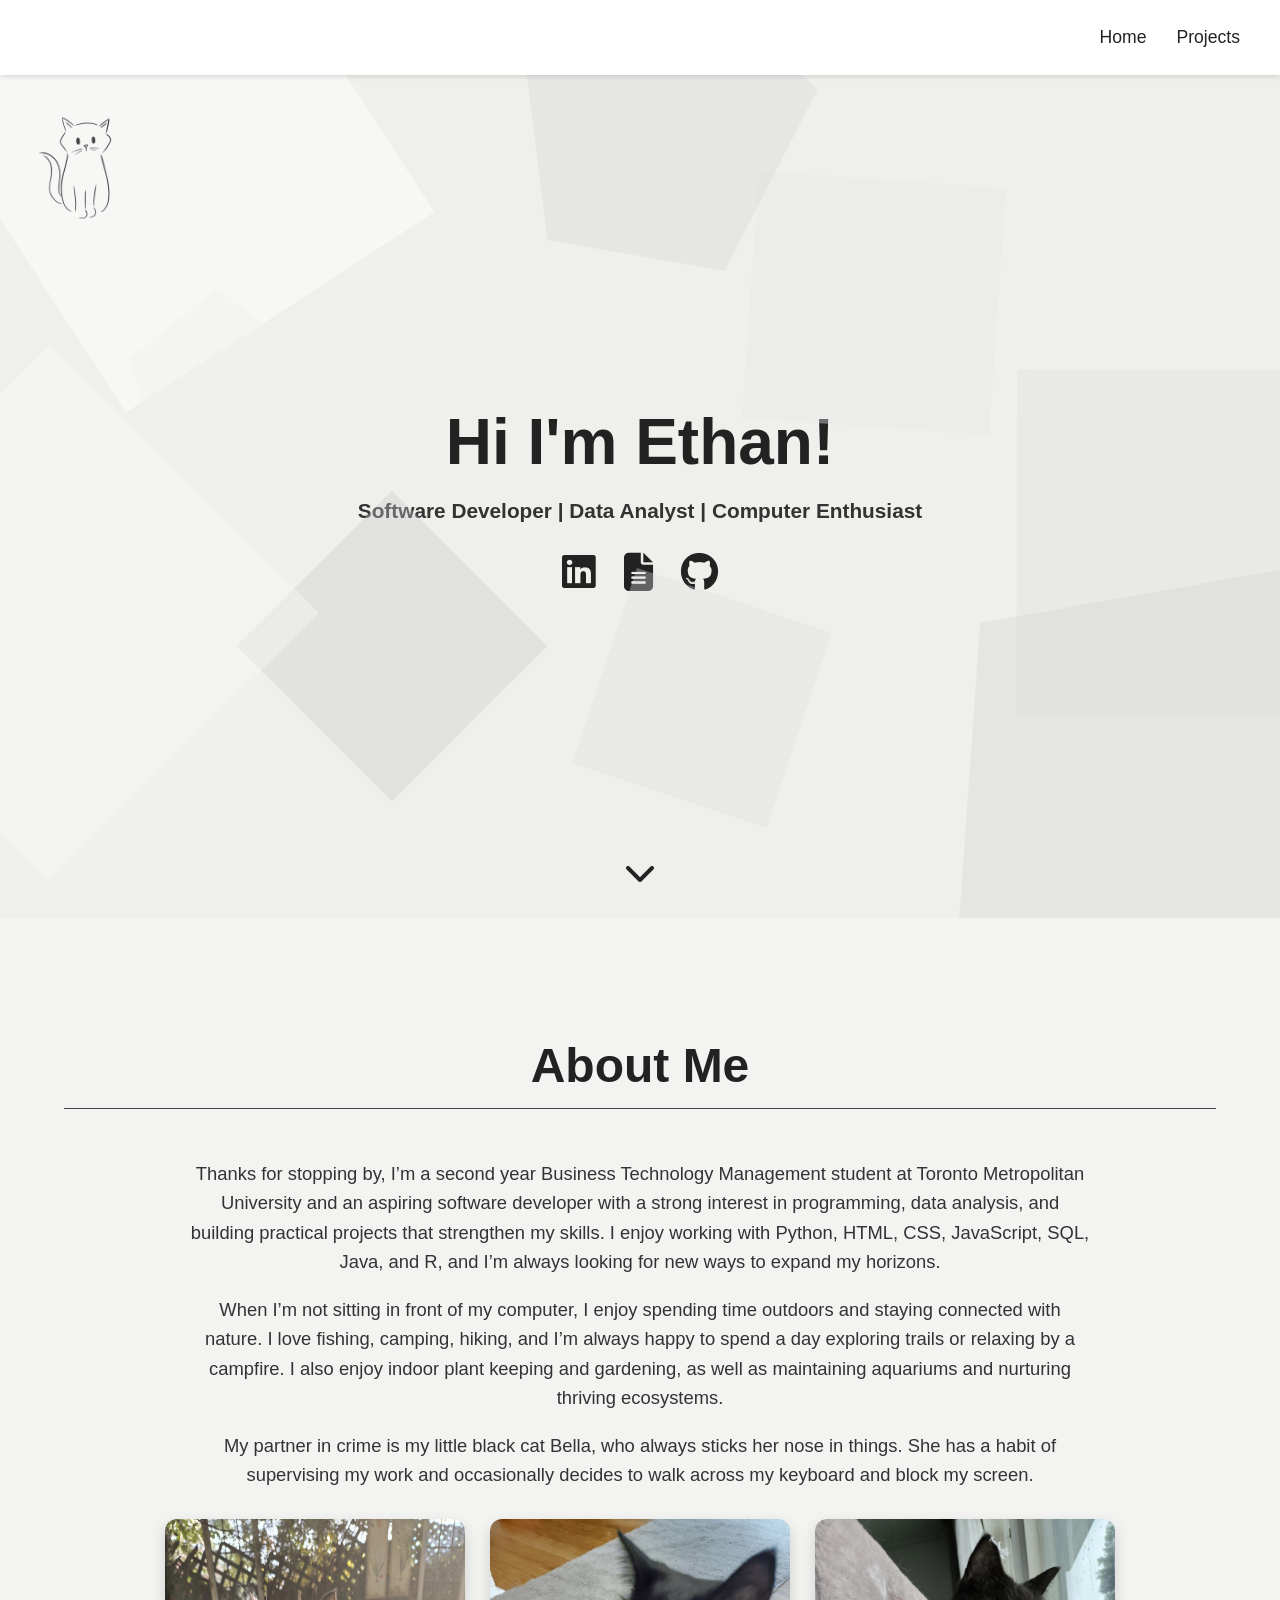
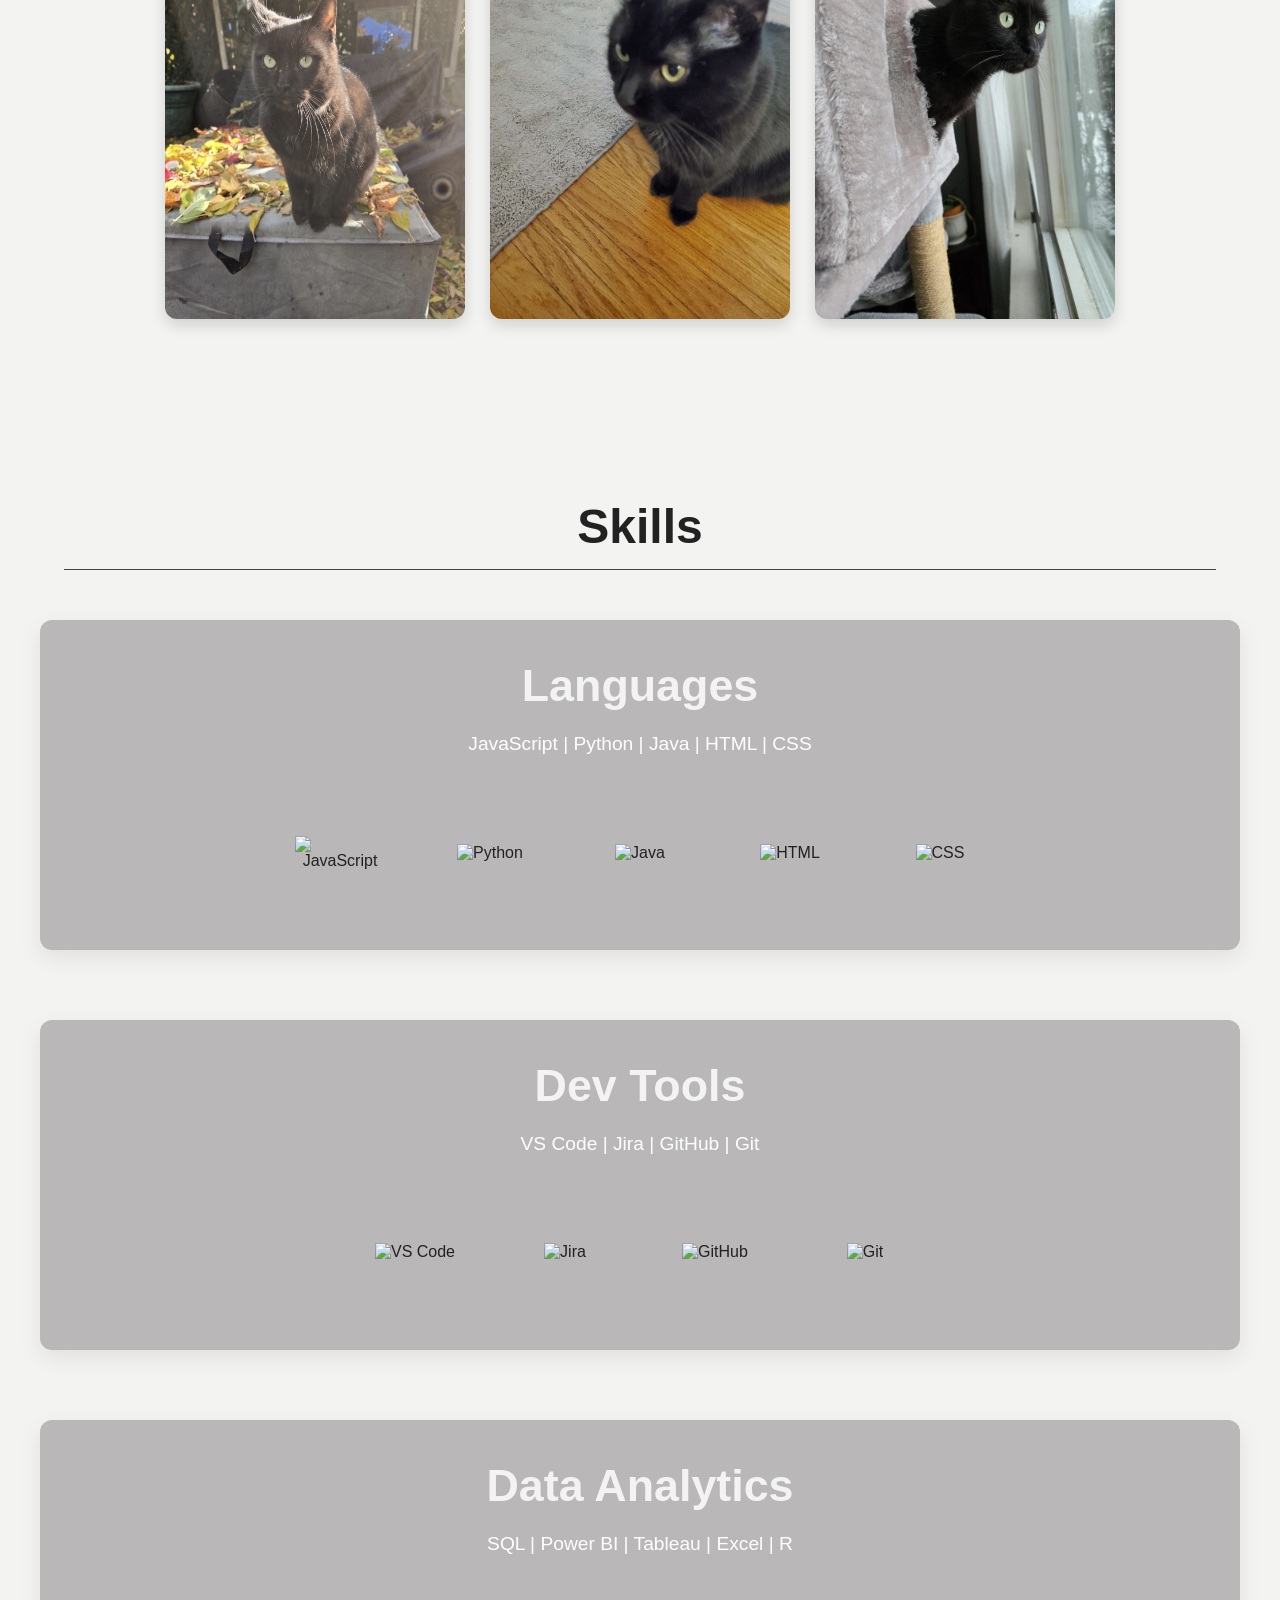
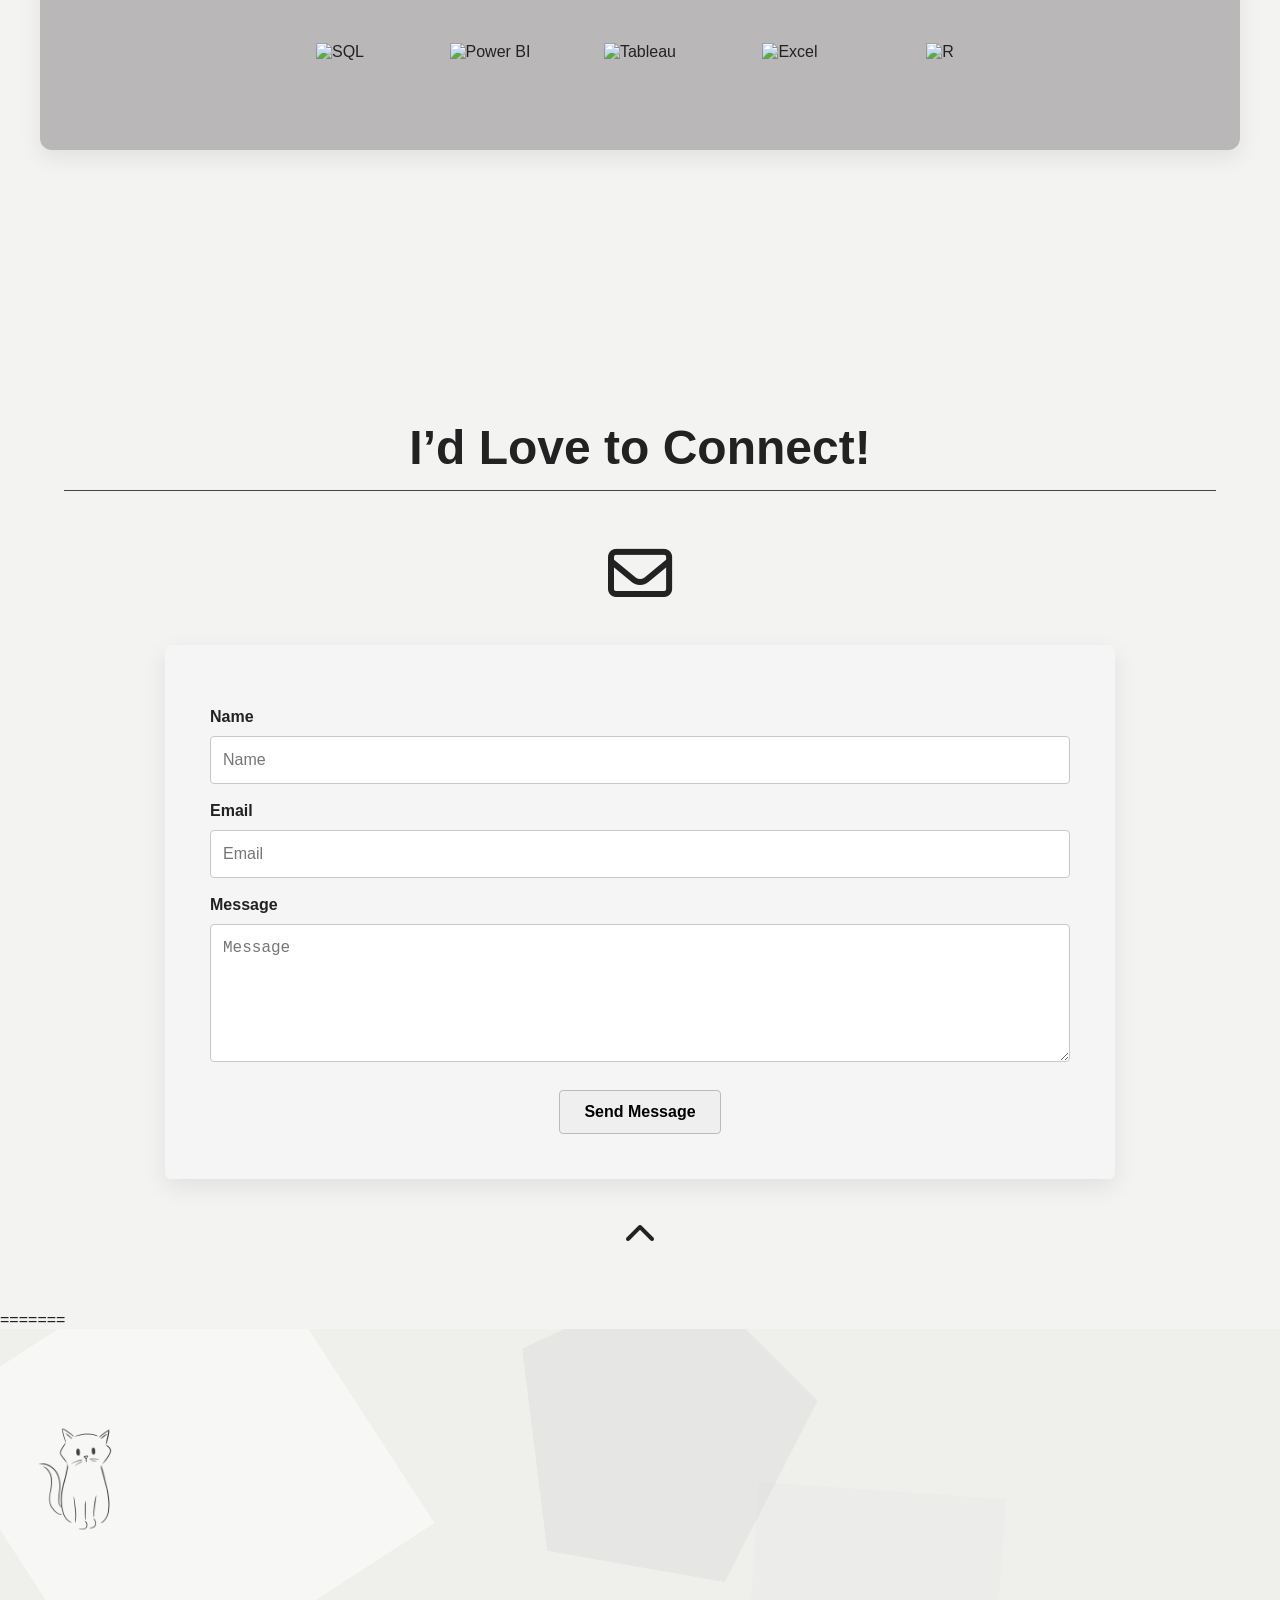
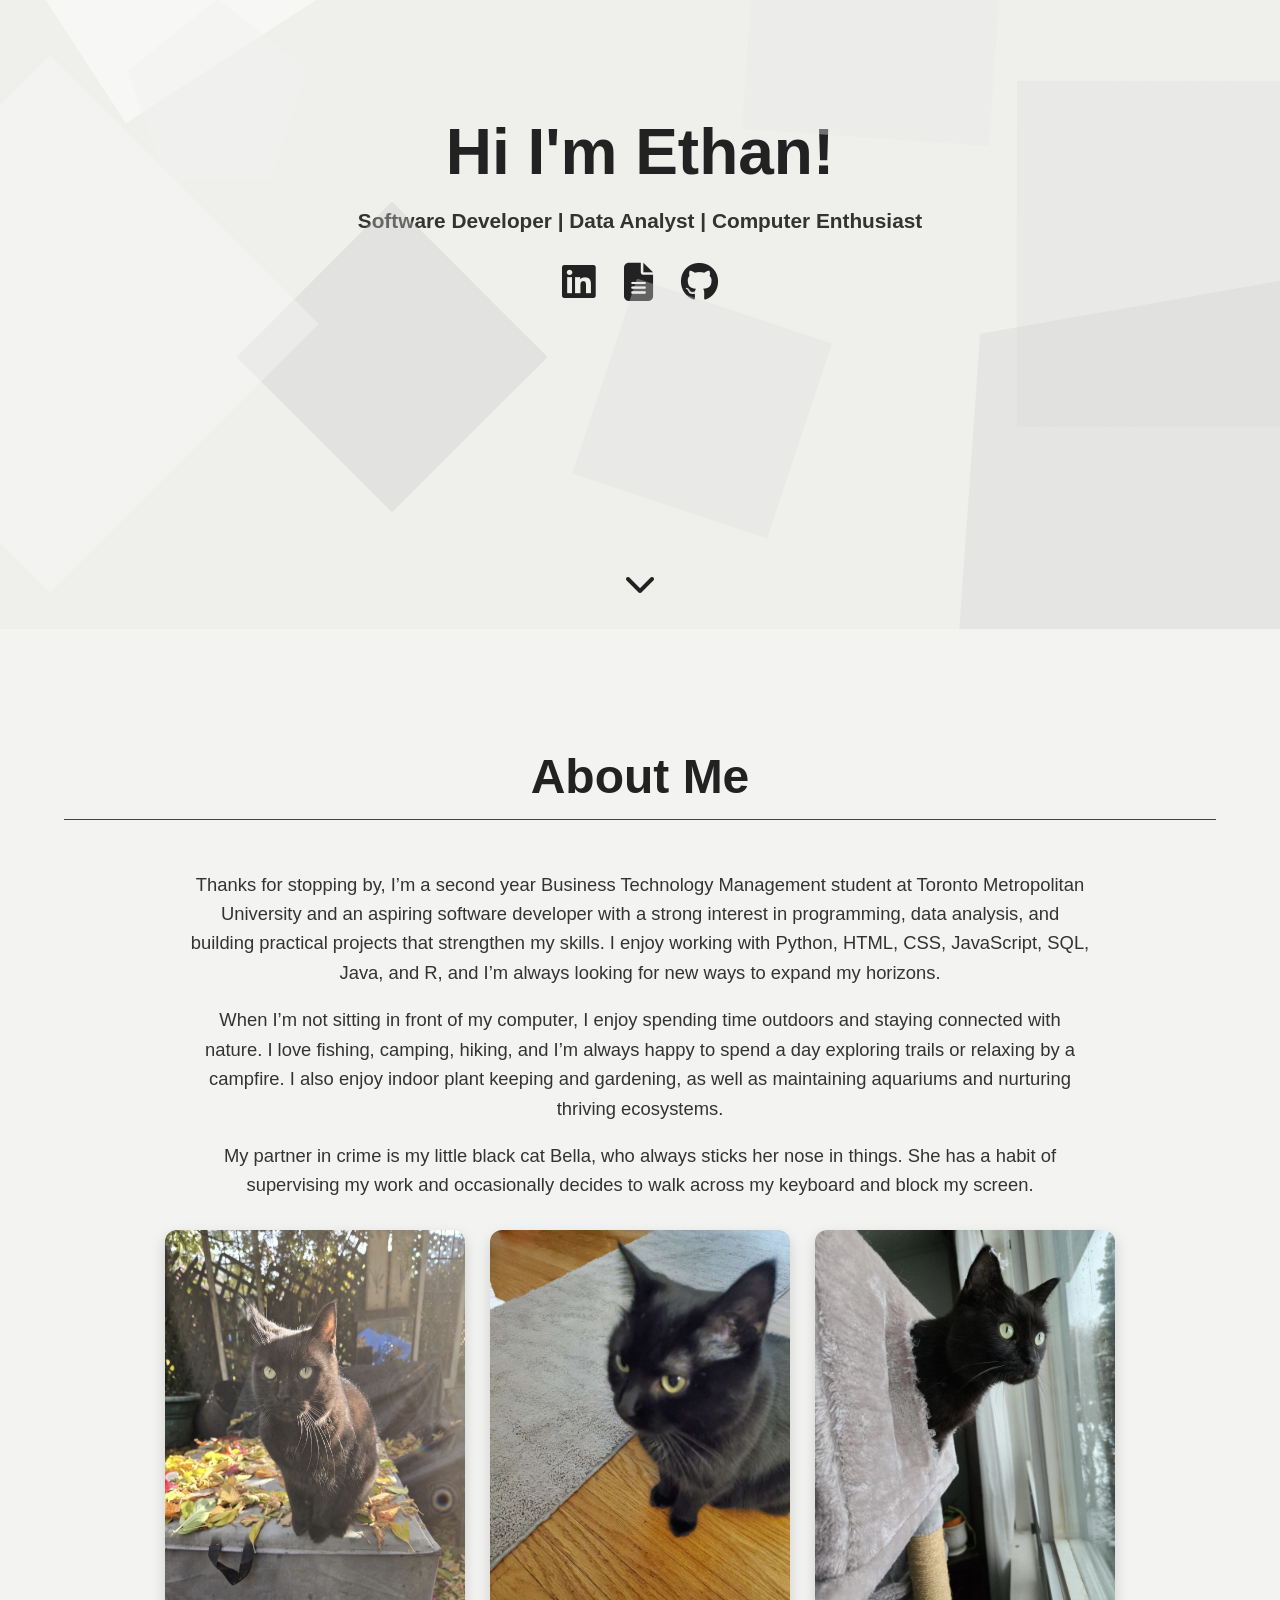
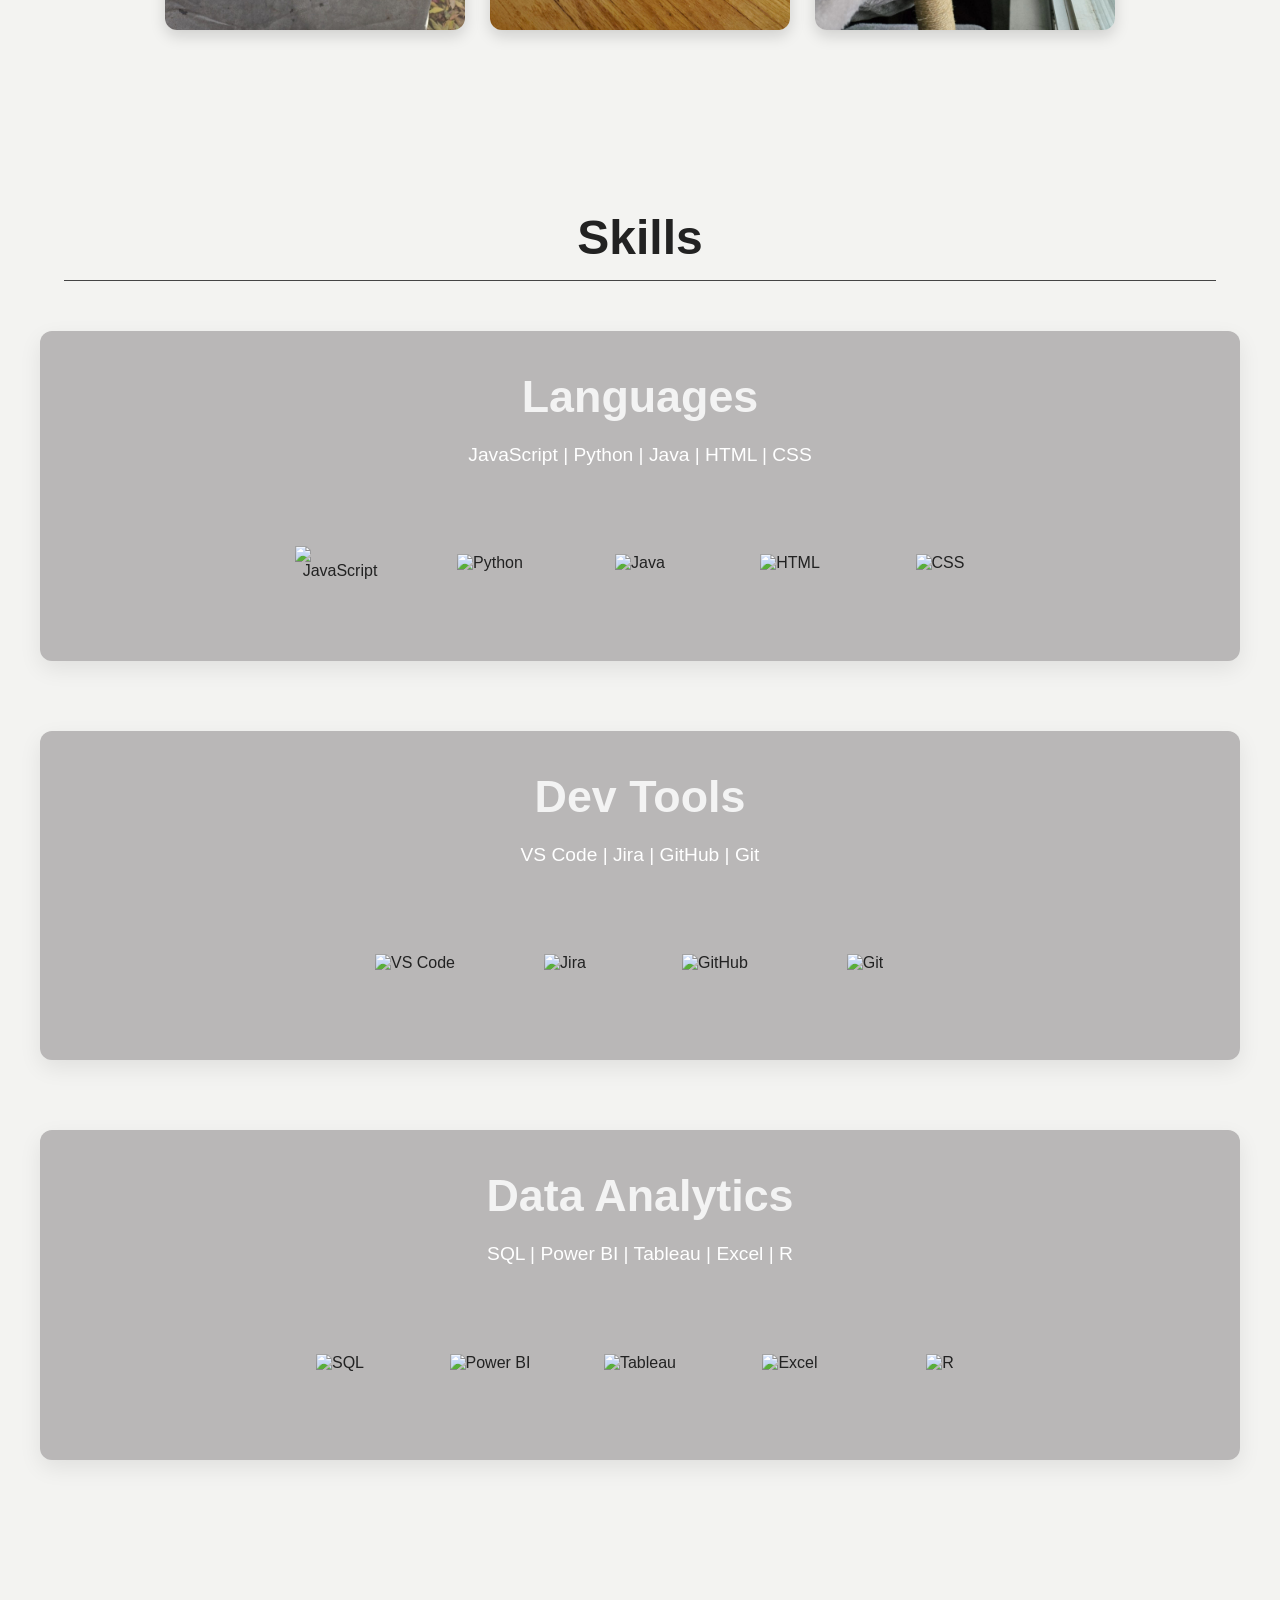
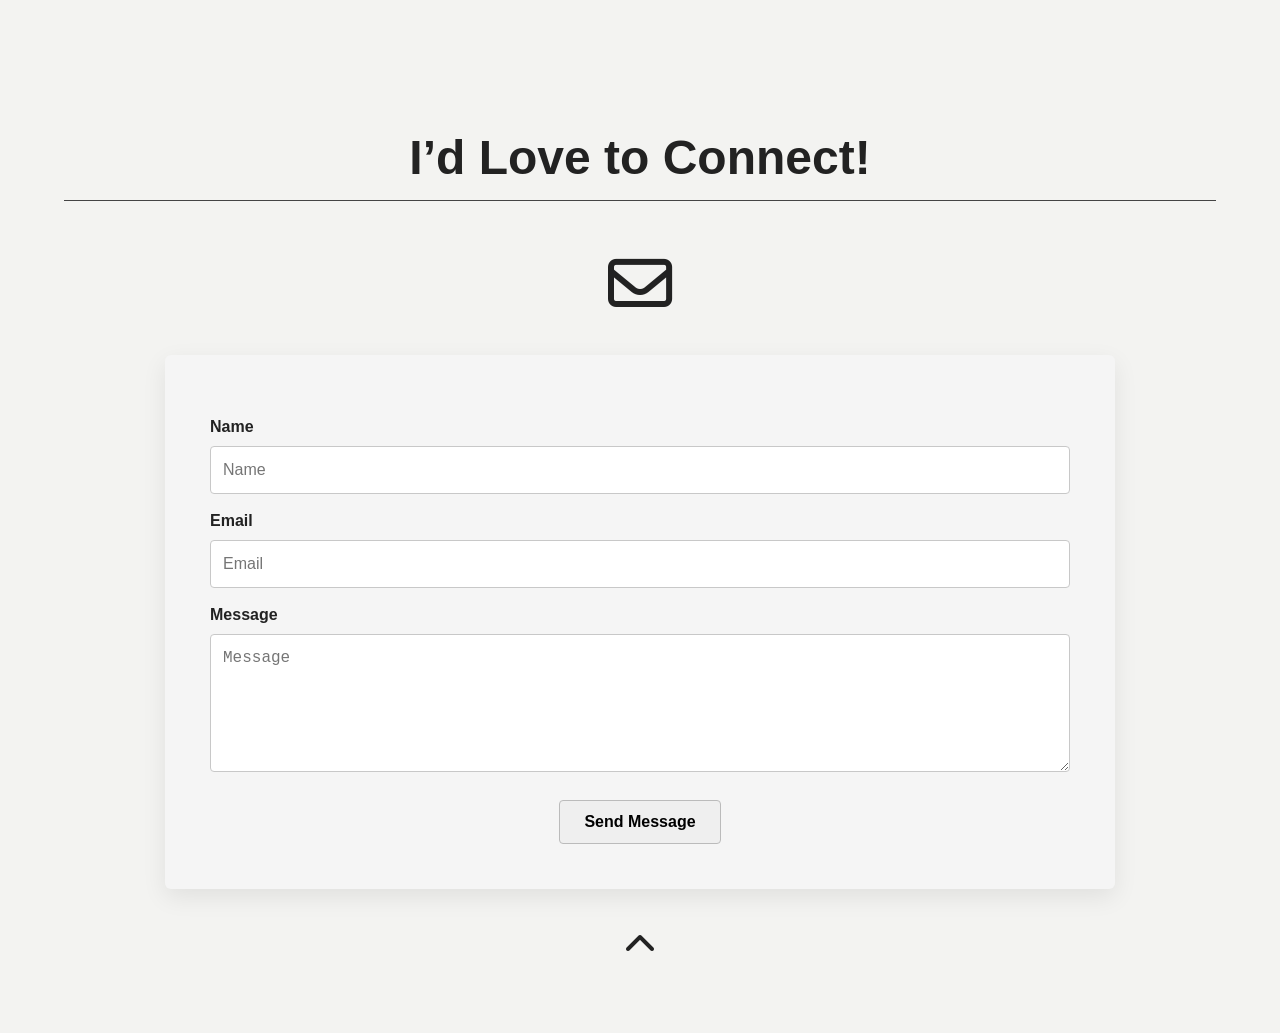
==== index.html @ 9af84855 "Update index.html" ====
<<<<<<< HEAD
<!DOCTYPE html>
<html lang="en">
<head>
  <meta charset="UTF-8" />
  <meta name="viewport" content="width=device-width, initial-scale=1.0" />
  <title>Ethan Reis | Personal Website</title>

  <link rel="stylesheet" href="styles.css" />

  <link
    rel="stylesheet"
    href="https://cdnjs.cloudflare.com/ajax/libs/font-awesome/6.5.2/css/all.min.css"
  />
</head>
<body>
  <nav class="navbar">
    <ul class="nav-links">
      <li><a href="#home">Home</a></li>
      <li><a href="projects.html">Projects</a></li>
    </ul>
  </nav>

  <section id="home" class="hero">
    <div class="shape1"></div>
    <div class="shape2"></div>
    <div class="shape3"></div>
    <div class="shape4"></div>
    <div class="shape5"></div>
    <div class="shape6"></div>
    <div class="shape7"></div>
    <img src="assets/cat.png" alt="Cat logo" class="cat-logo" />

    <div class="hero-content">
      <h1>Hi I'm Ethan!</h1>
      <p>Software Developer | Data Analyst | Computer Enthusiast</p>

      <div class="social-icons">
        <a href="https://www.linkedin.com/in/ethan-reis-b76470368/" target="_blank" aria-label="LinkedIn">
          <i class="fab fa-linkedin"></i>
        </a>

        <a href="assets/resume.pdf" target="_blank" aria-label="Resume">
          <i class="fas fa-file-alt"></i>
        </a>

        <a href="https://github.com/akareese?tab=repositories" target="_blank" aria-label="GitHub">
          <i class="fab fa-github"></i>
        </a>
      </div>
    </div>

    <div class="scroll-down">
      <a href="#about" aria-label="Scroll down">
        <i class="fas fa-chevron-down"></i>
      </a>
    </div>
  </section>

 
<section id="about" class="section about-section">
  <h2>About Me</h2>
  <div class="section-line"></div>

  <p>
    Thanks for stopping by, I’m a second year Business Technology Management student at Toronto Metropolitan University and an aspiring software developer with a strong interest in programming, data analysis, and building practical projects that strengthen my skills. 
    I enjoy working with Python, HTML, CSS, JavaScript, SQL, Java, and R, and I’m always looking for new ways to expand my horizons.
  </p>

  <p>
    When I’m not sitting in front of my computer, I enjoy spending time outdoors and staying connected with nature. I love fishing, camping, hiking, 
    and I’m always happy to spend a day exploring trails or relaxing by a campfire. I also enjoy indoor plant keeping and gardening, as well as maintaining aquariums and nurturing thriving ecosystems.
  </p>

  <p>
    My partner in crime is my little black cat Bella, who always sticks her nose in things. 
    She has a habit of supervising my work and occasionally decides to walk across my keyboard and block my screen. 
  </p>

  <div class="about-images">
    <img src="assets/bella1.png" alt="Bella the cat sitting outside">
    <img src="assets/bella2.jpg" alt="Bella relaxing outside">
    <img src="assets/bella3.jpg" alt="Bella">
  </div>

  </section>

  <section id="skills" class="section skills-section">
    <h2>Skills</h2>
    <div class="section-line"></div>

    <div class="skills-group">
      <h3>Languages</h3>
      <p class="skills-text">JavaScript | Python | Java | HTML | CSS</p>
      <div class="logo-row">
        <div class="logo-card floating">
          <img src="https://cdn.jsdelivr.net/gh/devicons/devicon/icons/javascript/javascript-original.svg" alt="JavaScript">
        </div>
        <div class="logo-card floating delay-1">
          <img src="https://cdn.jsdelivr.net/gh/devicons/devicon/icons/python/python-original.svg" alt="Python">
        </div>
        <div class="logo-card floating delay-2">
          <img src="https://cdn.jsdelivr.net/gh/devicons/devicon/icons/java/java-original.svg" alt="Java">
        </div>
        <div class="logo-card floating delay-3">
          <img src="https://cdn.jsdelivr.net/gh/devicons/devicon/icons/html5/html5-original.svg" alt="HTML">
        </div>
        <div class="logo-card floating delay-4">
          <img src="https://cdn.jsdelivr.net/gh/devicons/devicon/icons/css3/css3-original.svg" alt="CSS">
        </div>
      </div>
    </div>

    <div class="skills-group">
      <h3>Dev Tools</h3>
      <p class="skills-text">VS Code | Jira | GitHub | Git</p>
      <div class="logo-row">
        <div class="logo-card floating">
          <img src="https://cdn.jsdelivr.net/gh/devicons/devicon/icons/vscode/vscode-original.svg" alt="VS Code">
        </div>
        <div class="logo-card floating delay-1">
          <img src="https://cdn.jsdelivr.net/gh/devicons/devicon/icons/jira/jira-original.svg" alt="Jira">
        </div>
        <div class="logo-card floating delay-2">
          <img src="https://cdn.jsdelivr.net/gh/devicons/devicon/icons/github/github-original.svg" alt="GitHub">
        </div>
        <div class="logo-card floating delay-3">
          <img src="https://cdn.jsdelivr.net/gh/devicons/devicon/icons/git/git-original.svg" alt="Git">
        </div>
      </div>
    </div>

    <div class="skills-group">
      <h3>Data Analytics</h3>
      <p class="skills-text">SQL | Power BI | Tableau | Excel | R</p>

      <div class="logo-row">
        <div class="logo-card floating">
          <img src="https://cdn.jsdelivr.net/gh/devicons/devicon/icons/mysql/mysql-original.svg" alt="SQL">
        </div>

        <div class="logo-card floating delay-1">
          <img src="https://www.svgrepo.com/show/306593/powerbi.svg" alt="Power BI">
        </div>

        <div class="logo-card floating delay-2">
          <img src="https://cdn.worldvectorlogo.com/logos/tableau-software.svg" alt="Tableau">
        </div>

        <div class="logo-card floating delay-3">
          <img src="https://cdn-icons-png.flaticon.com/512/732/732220.png" alt="Excel">
        </div>

        <div class="logo-card floating delay-4">
          <img src="https://cdn.jsdelivr.net/gh/devicons/devicon/icons/r/r-original.svg" alt="R">
        </div>
      </div>
    </div>
  </section>

  <section id="contact" class="section contact-section">
    <h2>I’d Love to Connect!</h2>
    <div class="section-line"></div>

    <div class="contact-icon">
      <i class="far fa-envelope"></i>
    </div>

    <div class="contact-card">
      <form id="contact-form">
        <label for="name">Name</label>
        <input type="text" id="name" name="name" placeholder="Name" required />

        <label for="email">Email</label>
        <input type="email" id="email" name="email" placeholder="Email" required />

        <label for="message">Message</label>
        <textarea id="message" name="message" rows="6" placeholder="Message" required></textarea>

        <button type="submit">Send Message</button>
      </form>
    </div>

    <div class="scroll-up">
      <a href="#home" aria-label="Back to top">
        <i class="fas fa-chevron-up"></i>
      </a>
    </div>
  </section>

  <script src="https://cdn.jsdelivr.net/npm/@emailjs/browser@4/dist/email.min.js"></script>
  <script src="main.js"></script>
</body>

</html>

=======
<!DOCTYPE html>
<html lang="en">
<head>
  <meta charset="UTF-8" />
  <meta name="viewport" content="width=device-width, initial-scale=1.0" />
  <title>Ethan Reis | Personal Website</title>

  <link rel="stylesheet" href="styles.css" />

  <link
    rel="stylesheet"
    href="https://cdnjs.cloudflare.com/ajax/libs/font-awesome/6.5.2/css/all.min.css"
  />
</head>
<body>
  <nav class="navbar">
    <ul class="nav-links">
      <li><a href="#home">Home</a></li>
      <li><a href="projects.html">Projects</a></li>
    </ul>
  </nav>

  <section id="home" class="hero">
    <div class="shape1"></div>
    <div class="shape2"></div>
    <div class="shape3"></div>
    <div class="shape4"></div>
    <div class="shape5"></div>
    <div class="shape6"></div>
    <div class="shape7"></div>
    <img src="assets/cat.png" alt="Cat logo" class="cat-logo" />

    <div class="hero-content">
      <h1>Hi I'm Ethan!</h1>
      <p>Software Developer | Data Analyst | Computer Enthusiast</p>

      <div class="social-icons">
        <a href="https://www.linkedin.com/in/ethan-reis-b76470368/" target="_blank" aria-label="LinkedIn">
          <i class="fab fa-linkedin"></i>
        </a>

        <a href="assets/resume.pdf" target="_blank" aria-label="Resume">
          <i class="fas fa-file-alt"></i>
        </a>

        <a href="https://github.com/akareese?tab=repositories" target="_blank" aria-label="GitHub">
          <i class="fab fa-github"></i>
        </a>
      </div>
    </div>

    <div class="scroll-down">
      <a href="#about" aria-label="Scroll down">
        <i class="fas fa-chevron-down"></i>
      </a>
    </div>
  </section>

 
<section id="about" class="section about-section">
  <h2>About Me</h2>
  <div class="section-line"></div>

  <p>
    Thanks for stopping by, I’m a second year Business Technology Management student at Toronto Metropolitan University and an aspiring software developer with a strong interest in programming, data analysis, and building practical projects that strengthen my skills. 
    I enjoy working with Python, HTML, CSS, JavaScript, SQL, Java, and R, and I’m always looking for new ways to expand my horizons.
  </p>

  <p>
    When I’m not sitting in front of my computer, I enjoy spending time outdoors and staying connected with nature. I love fishing, camping, hiking, 
    and I’m always happy to spend a day exploring trails or relaxing by a campfire. I also enjoy indoor plant keeping and gardening, as well as maintaining aquariums and nurturing thriving ecosystems.
  </p>

  <p>
    My partner in crime is my little black cat Bella, who always sticks her nose in things. 
    She has a habit of supervising my work and occasionally decides to walk across my keyboard and block my screen. 
  </p>

  <div class="about-images">
    <img src="assets/bella1.png" alt="Bella the cat sitting outside">
    <img src="assets/bella2.jpg" alt="Bella relaxing outside">
    <img src="assets/bella3.jpg" alt="Bella">
  </div>

  </section>

  <section id="skills" class="section skills-section">
    <h2>Skills</h2>
    <div class="section-line"></div>

    <div class="skills-group">
      <h3>Languages</h3>
      <p class="skills-text">JavaScript | Python | Java | HTML | CSS</p>
      <div class="logo-row">
        <div class="logo-card floating">
          <img src="https://cdn.jsdelivr.net/gh/devicons/devicon/icons/javascript/javascript-original.svg" alt="JavaScript">
        </div>
        <div class="logo-card floating delay-1">
          <img src="https://cdn.jsdelivr.net/gh/devicons/devicon/icons/python/python-original.svg" alt="Python">
        </div>
        <div class="logo-card floating delay-2">
          <img src="https://cdn.jsdelivr.net/gh/devicons/devicon/icons/java/java-original.svg" alt="Java">
        </div>
        <div class="logo-card floating delay-3">
          <img src="https://cdn.jsdelivr.net/gh/devicons/devicon/icons/html5/html5-original.svg" alt="HTML">
        </div>
        <div class="logo-card floating delay-4">
          <img src="https://cdn.jsdelivr.net/gh/devicons/devicon/icons/css3/css3-original.svg" alt="CSS">
        </div>
      </div>
    </div>

    <div class="skills-group">
      <h3>Dev Tools</h3>
      <p class="skills-text">VS Code | Jira | GitHub | Git</p>
      <div class="logo-row">
        <div class="logo-card floating">
          <img src="https://cdn.jsdelivr.net/gh/devicons/devicon/icons/vscode/vscode-original.svg" alt="VS Code">
        </div>
        <div class="logo-card floating delay-1">
          <img src="https://cdn.jsdelivr.net/gh/devicons/devicon/icons/jira/jira-original.svg" alt="Jira">
        </div>
        <div class="logo-card floating delay-2">
          <img src="https://cdn.jsdelivr.net/gh/devicons/devicon/icons/github/github-original.svg" alt="GitHub">
        </div>
        <div class="logo-card floating delay-3">
          <img src="https://cdn.jsdelivr.net/gh/devicons/devicon/icons/git/git-original.svg" alt="Git">
        </div>
      </div>
    </div>

    <div class="skills-group">
      <h3>Data Analytics</h3>
      <p class="skills-text">SQL | Power BI | Tableau | Excel | R</p>

      <div class="logo-row">
        <div class="logo-card floating">
          <img src="https://cdn.jsdelivr.net/gh/devicons/devicon/icons/mysql/mysql-original.svg" alt="SQL">
        </div>

        <div class="logo-card floating delay-1">
          <img src="https://www.svgrepo.com/show/306593/powerbi.svg" alt="Power BI">
        </div>

        <div class="logo-card floating delay-2">
          <img src="https://cdn.worldvectorlogo.com/logos/tableau-software.svg" alt="Tableau">
        </div>

        <div class="logo-card floating delay-3">
          <img src="https://cdn-icons-png.flaticon.com/512/732/732220.png" alt="Excel">
        </div>

        <div class="logo-card floating delay-4">
          <img src="https://cdn.jsdelivr.net/gh/devicons/devicon/icons/r/r-original.svg" alt="R">
        </div>
      </div>
    </div>
  </section>

  <section id="contact" class="section contact-section">
    <h2>I’d Love to Connect!</h2>
    <div class="section-line"></div>

    <div class="contact-icon">
      <i class="far fa-envelope"></i>
    </div>

    <div class="contact-card">
      <form id="contact-form">
        <label for="name">Name</label>
        <input type="text" id="name" name="name" placeholder="Name" required />

        <label for="email">Email</label>
        <input type="email" id="email" name="email" placeholder="Email" required />

        <label for="message">Message</label>
        <textarea id="message" name="message" rows="6" placeholder="Message" required></textarea>

        <button type="submit">Send Message</button>
      </form>
    </div>

    <div class="scroll-up">
      <a href="#home" aria-label="Back to top">
        <i class="fas fa-chevron-up"></i>
      </a>
    </div>
  </section>

  <script src="https://cdn.jsdelivr.net/npm/@emailjs/browser@4/dist/email.min.js"></script>
  <script src="main.js"></script>
</body>

</html>
---- styles.css ----
* {
  margin: 0;
  padding: 0;
  box-sizing: border-box;
}

html {
  scroll-behavior: smooth;
}

body {
  font-family: Arial, sans-serif;
  color: #222;
  background-color: #f3f3f1;
}


.navbar {
  position: fixed;
  top: 0;
  width: 100%;
  height: 75px;
  background-color: #ffffff;
  display: flex;
  justify-content: flex-end;
  align-items: center;
  padding: 0 40px;
  z-index: 1000;
  box-shadow: 0 1px 6px rgba(0, 0, 0, 0.08);
}

.nav-links {
  list-style: none;
  display: flex;
  gap: 30px;
}

.nav-links a {
  text-decoration: none;
  color: #222;
  font-size: 1.1rem;
  font-weight: 500;
  transition: 0.25s ease;
}

.nav-links a:hover {
  color: #555;
}


.hero {
  min-height: 100vh;
  display: flex;
  justify-content: center;
  align-items: center;
  text-align: center;
  padding: 100px 20px 40px;
  position: relative;
  overflow: hidden;
  background: #efefec;
}


.hero::before {
  content: "";
  position: absolute;
  width: 520px;
  height: 520px;
  top: -120px;
  left: -80px;
  background: rgba(255,255,255,0.55);
  clip-path: polygon(50% 0%, 100% 50%, 50% 100%, 0% 50%);
  transform: rotate(12deg);
}


.hero::after {
  content: "";
  position: absolute;
  width: 480px;
  height: 480px;
  bottom: -160px;
  right: -100px;
  background: rgba(210,210,210,0.35);
  clip-path: polygon(25% 0%, 100% 0%, 75% 100%, 0% 100%);
  transform: rotate(-10deg);
}


.hero .shape1,
.hero .shape2,
.hero .shape3,
.hero .shape4 {
  position: absolute;
  z-index: 0;
}

.hero .shape1 {
  width: 300px;
  height: 300px;
  top: 15%;
  right: 20%;
  background: rgba(230,230,230,0.4);
  clip-path: polygon(0 20%, 80% 0, 100% 80%, 20% 100%);
  transform: rotate(18deg);
}

.hero .shape2 {
  width: 220px;
  height: 220px;
  bottom: 18%;
  left: 22%;
  background: rgba(200,200,200,0.35);
  transform: rotate(45deg);
}

.hero .shape3 {
  width: 180px;
  height: 180px;
  top: 30%;
  left: 10%;
  background: rgba(240,240,240,0.45);
  clip-path: polygon(50% 0%, 100% 40%, 80% 100%, 20% 100%, 0% 40%);
}

.hero .shape4 {
  width: 260px;
  height: 260px;
  bottom: 10%;
  right: 35%;
  background: rgba(220,220,220,0.35);
  clip-path: polygon(25% 0%, 100% 25%, 75% 100%, 0% 75%);
}

.hero .shape5,
.hero .shape6,
.hero .shape7 {
  position: absolute;
  z-index: 0;
}


.hero .shape5 {
  width: 420px;
  height: 420px;
  top: 35%;
  right: -120px;
  background: rgba(220,220,220,0.35);
  clip-path: polygon(20% 0%, 100% 20%, 80% 100%, 0% 80%);
  transform: rotate(-14deg);
}


.hero .shape6 {
  width: 380px;
  height: 380px;
  top: 45%;
  left: -140px;
  background: rgba(245,245,245,0.45);
  transform: rotate(45deg);
}


.hero .shape7 {
  width: 300px;
  height: 300px;
  top: -60px;
  left: 40%;
  background: rgba(210,210,210,0.3);
  clip-path: polygon(50% 0%, 100% 35%, 80% 100%, 20% 100%, 0% 35%);
  transform: rotate(10deg);
}

.cat-logo {
  position: absolute;
  top: 95px;
  left: 20px;
  width: 110px;
  height: auto;
  z-index: 5;
  opacity: 0.95;
}

.hero-content h1 {
  font-size: 4rem;
  margin-bottom: 20px;
  color: #222;
}

.hero-content p {
  font-size: 1.3rem;
  font-weight: 600;
  margin-bottom: 30px;
  color: #333;
}


.social-icons {
  display: flex;
  justify-content: center;
  gap: 28px;
}

.social-icons a {
  color: #222;
  font-size: 2.4rem;
  transition: transform 0.25s ease, color 0.25s ease;
}

.social-icons a:hover {
  transform: scale(1.12);
  color: #555;
}


.scroll-down {
  position: absolute;
  bottom: 30px;
  left: 50%;
  transform: translateX(-50%);
}

.scroll-down a {
  color: #222;
  font-size: 2rem;
  animation: bounce 1.5s infinite;
  display: inline-block;
}

@keyframes bounce {
  0%, 100% {
    transform: translateY(0);
  }
  50% {
    transform: translateY(8px);
  }
}


.scroll-up {
  margin-top: 40px;
  text-align: center;
}

.scroll-up a {
  color: #222;
  font-size: 2rem;
  animation: bounce-up 1.5s infinite;
  display: inline-block;
}

@keyframes bounce-up {
  0%, 100% {
    transform: translateY(0);
  }
  50% {
    transform: translateY(-8px);
  }
}


.section {
  min-height: 100vh;
  padding: 120px 40px 60px;
  background: transparent;
  text-align: center;
}

.section h2 {
  font-size: 3rem;
  margin-bottom: 15px;
}

.section-line {
  width: 96%;
  max-width: 1700px;
  height: 1px;
  background-color: #444;
  margin: 0 auto 50px;
}


.about-section p {
  max-width: 900px;
  margin: 0 auto;
  font-size: 1.15rem;
  line-height: 1.8;
  color: #333;
}


.skills-section {
  padding-bottom: 80px;
}

.skills-group {
  max-width: 1200px;
  margin: 0 auto 70px;
  padding: 40px 30px;
  background: #b9b7b7;
  border-radius: 12px;
  box-shadow: 0 8px 22px rgba(0, 0, 0, 0.08);
}

.skills-group h3 {
  font-size: 2.8rem;
  color: #f3f3f3;
  margin-bottom: 18px;
}

.skills-text {
  font-size: 1.2rem;
  color: #ffffff;
  margin-bottom: 35px;
  line-height: 1.6;
}

.logo-row {
  display: flex;
  justify-content: center;
  align-items: center;
  flex-wrap: wrap;
  gap: 35px;
}

.logo-card {
  width: 115px;
  height: 115px;
  display: flex;
  align-items: center;
  justify-content: center;
}

.logo-card img {
  max-width: 90px;
  max-height: 90px;
  object-fit: contain;
  display: block;
}


.floating {
  animation: float 3.2s ease-in-out infinite;
}

.delay-1 {
  animation-delay: 0.3s;
}

.delay-2 {
  animation-delay: 0.6s;
}

.delay-3 {
  animation-delay: 0.9s;
}

.delay-4 {
  animation-delay: 1.2s;
}

@keyframes float {
  0%, 100% {
    transform: translateY(0px);
  }
  50% {
    transform: translateY(-10px);
  }
}


.contact-icon {
  font-size: 4rem;
  margin-bottom: 40px;
  color: #222;
}

.contact-card {
  background-color: #f5f5f5;
  max-width: 950px;
  margin: 0 auto;
  padding: 45px;
  border-radius: 6px;
  box-shadow: 0 8px 25px rgba(0, 0, 0, 0.08);
  text-align: left;
}

.contact-card form {
  display: flex;
  flex-direction: column;
}

.contact-card label {
  font-weight: 700;
  margin-bottom: 10px;
  margin-top: 18px;
  color: #222;
}

.contact-card input,
.contact-card textarea {
  width: 100%;
  padding: 14px 12px;
  border: 1px solid #c8c8c8;
  border-radius: 4px;
  font-size: 1rem;
  background-color: #fff;
  outline: none;
}

.contact-card textarea {
  resize: vertical;
}

.contact-card button {
  margin: 28px auto 0;
  padding: 12px 24px;
  border: 1px solid #bbb;
  background-color: #efefef;
  border-radius: 4px;
  font-size: 1rem;
  font-weight: 700;
  cursor: pointer;
  transition: 0.25s ease;
}

.contact-card button:hover {
  background-color: #ddd;
}


.projects-page {
  min-height: 100vh;
  padding: 130px 40px 60px;
  background: transparent;
  text-align: center;
}

.projects-page h1 {
  font-size: 3rem;
  margin-bottom: 15px;
}

.projects-grid {
  max-width: 1300px;       
  margin: 0 auto;
  display: grid;
  grid-template-columns: repeat(3, 1fr);   
  gap: 25px;
}

.project-card {
  background: #f5f5f2;
  padding: 30px;
  border-radius: 14px;
  box-shadow: 0 6px 18px rgba(0,0,0,0.08);
  transition: transform 0.2s ease, box-shadow 0.2s ease;
}

.project-card h3 {
  margin-bottom: 14px;
  font-size: 1.35rem;
}

.project-card p {
  color: #444;
  line-height: 1.6;
}


@media (max-width: 900px) {
  .cat-logo {
    width: 80px;
    top: 88px;
    left: 12px;
  }

  .skills-group h3 {
    font-size: 2.1rem;
  }

  .logo-card {
    width: 90px;
    height: 90px;
  }

  .logo-card img {
    max-width: 70px;
    max-height: 70px;
  }
}

@media (max-width: 768px) {
  .navbar {
    padding: 0 20px;
  }

  .nav-links {
    gap: 18px;
  }

  .hero-content h1 {
    font-size: 2.8rem;
  }

  .hero-content p {
    font-size: 1rem;
  }

  .section h2,
  .projects-page h1 {
    font-size: 2.2rem;
  }

  .contact-card {
    padding: 25px;
  }

  .skills-group {
    padding: 30px 20px;
  }

  .skills-text {
    font-size: 1rem;
  }
}

.project-header {
display: flex;
align-items: center;
gap: 14px;
margin-bottom: 10px;
}

.project-icon {
width: 55px;
height: 55px;
object-fit: contain;
}

.project-card h3 {
margin: 0;
font-size: 1.4rem;
}

.project-icon {
  width: 60px;
  height: 60px;
  object-fit: contain;
  transition: transform 0.2s ease;
}

.project-icon:hover {
  transform: scale(1.08);
}

.about-section p {
  margin-bottom: 18px;
  line-height: 1.6;
}

.about-images {
  display: flex;
  justify-content: center;
  gap: 25px;
  margin-top: 30px;
  flex-wrap: wrap;
}

.about-images img {
  width: 300px;
  height: auto;
  border-radius: 12px;
  box-shadow: 0 6px 15px rgba(0,0,0,0.15);
}
---- styles.css ----
* {
  margin: 0;
  padding: 0;
  box-sizing: border-box;
}

html {
  scroll-behavior: smooth;
}

body {
  font-family: Arial, sans-serif;
  color: #222;
  background-color: #f3f3f1;
}


.navbar {
  position: fixed;
  top: 0;
  width: 100%;
  height: 75px;
  background-color: #ffffff;
  display: flex;
  justify-content: flex-end;
  align-items: center;
  padding: 0 40px;
  z-index: 1000;
  box-shadow: 0 1px 6px rgba(0, 0, 0, 0.08);
}

.nav-links {
  list-style: none;
  display: flex;
  gap: 30px;
}

.nav-links a {
  text-decoration: none;
  color: #222;
  font-size: 1.1rem;
  font-weight: 500;
  transition: 0.25s ease;
}

.nav-links a:hover {
  color: #555;
}


.hero {
  min-height: 100vh;
  display: flex;
  justify-content: center;
  align-items: center;
  text-align: center;
  padding: 100px 20px 40px;
  position: relative;
  overflow: hidden;
  background: #efefec;
}


.hero::before {
  content: "";
  position: absolute;
  width: 520px;
  height: 520px;
  top: -120px;
  left: -80px;
  background: rgba(255,255,255,0.55);
  clip-path: polygon(50% 0%, 100% 50%, 50% 100%, 0% 50%);
  transform: rotate(12deg);
}


.hero::after {
  content: "";
  position: absolute;
  width: 480px;
  height: 480px;
  bottom: -160px;
  right: -100px;
  background: rgba(210,210,210,0.35);
  clip-path: polygon(25% 0%, 100% 0%, 75% 100%, 0% 100%);
  transform: rotate(-10deg);
}


.hero .shape1,
.hero .shape2,
.hero .shape3,
.hero .shape4 {
  position: absolute;
  z-index: 0;
}

.hero .shape1 {
  width: 300px;
  height: 300px;
  top: 15%;
  right: 20%;
  background: rgba(230,230,230,0.4);
  clip-path: polygon(0 20%, 80% 0, 100% 80%, 20% 100%);
  transform: rotate(18deg);
}

.hero .shape2 {
  width: 220px;
  height: 220px;
  bottom: 18%;
  left: 22%;
  background: rgba(200,200,200,0.35);
  transform: rotate(45deg);
}

.hero .shape3 {
  width: 180px;
  height: 180px;
  top: 30%;
  left: 10%;
  background: rgba(240,240,240,0.45);
  clip-path: polygon(50% 0%, 100% 40%, 80% 100%, 20% 100%, 0% 40%);
}

.hero .shape4 {
  width: 260px;
  height: 260px;
  bottom: 10%;
  right: 35%;
  background: rgba(220,220,220,0.35);
  clip-path: polygon(25% 0%, 100% 25%, 75% 100%, 0% 75%);
}

.hero .shape5,
.hero .shape6,
.hero .shape7 {
  position: absolute;
  z-index: 0;
}


.hero .shape5 {
  width: 420px;
  height: 420px;
  top: 35%;
  right: -120px;
  background: rgba(220,220,220,0.35);
  clip-path: polygon(20% 0%, 100% 20%, 80% 100%, 0% 80%);
  transform: rotate(-14deg);
}


.hero .shape6 {
  width: 380px;
  height: 380px;
  top: 45%;
  left: -140px;
  background: rgba(245,245,245,0.45);
  transform: rotate(45deg);
}


.hero .shape7 {
  width: 300px;
  height: 300px;
  top: -60px;
  left: 40%;
  background: rgba(210,210,210,0.3);
  clip-path: polygon(50% 0%, 100% 35%, 80% 100%, 20% 100%, 0% 35%);
  transform: rotate(10deg);
}

.cat-logo {
  position: absolute;
  top: 95px;
  left: 20px;
  width: 110px;
  height: auto;
  z-index: 5;
  opacity: 0.95;
}

.hero-content h1 {
  font-size: 4rem;
  margin-bottom: 20px;
  color: #222;
}

.hero-content p {
  font-size: 1.3rem;
  font-weight: 600;
  margin-bottom: 30px;
  color: #333;
}


.social-icons {
  display: flex;
  justify-content: center;
  gap: 28px;
}

.social-icons a {
  color: #222;
  font-size: 2.4rem;
  transition: transform 0.25s ease, color 0.25s ease;
}

.social-icons a:hover {
  transform: scale(1.12);
  color: #555;
}


.scroll-down {
  position: absolute;
  bottom: 30px;
  left: 50%;
  transform: translateX(-50%);
}

.scroll-down a {
  color: #222;
  font-size: 2rem;
  animation: bounce 1.5s infinite;
  display: inline-block;
}

@keyframes bounce {
  0%, 100% {
    transform: translateY(0);
  }
  50% {
    transform: translateY(8px);
  }
}


.scroll-up {
  margin-top: 40px;
  text-align: center;
}

.scroll-up a {
  color: #222;
  font-size: 2rem;
  animation: bounce-up 1.5s infinite;
  display: inline-block;
}

@keyframes bounce-up {
  0%, 100% {
    transform: translateY(0);
  }
  50% {
    transform: translateY(-8px);
  }
}


.section {
  min-height: 100vh;
  padding: 120px 40px 60px;
  background: transparent;
  text-align: center;
}

.section h2 {
  font-size: 3rem;
  margin-bottom: 15px;
}

.section-line {
  width: 96%;
  max-width: 1700px;
  height: 1px;
  background-color: #444;
  margin: 0 auto 50px;
}


.about-section p {
  max-width: 900px;
  margin: 0 auto;
  font-size: 1.15rem;
  line-height: 1.8;
  color: #333;
}


.skills-section {
  padding-bottom: 80px;
}

.skills-group {
  max-width: 1200px;
  margin: 0 auto 70px;
  padding: 40px 30px;
  background: #b9b7b7;
  border-radius: 12px;
  box-shadow: 0 8px 22px rgba(0, 0, 0, 0.08);
}

.skills-group h3 {
  font-size: 2.8rem;
  color: #f3f3f3;
  margin-bottom: 18px;
}

.skills-text {
  font-size: 1.2rem;
  color: #ffffff;
  margin-bottom: 35px;
  line-height: 1.6;
}

.logo-row {
  display: flex;
  justify-content: center;
  align-items: center;
  flex-wrap: wrap;
  gap: 35px;
}

.logo-card {
  width: 115px;
  height: 115px;
  display: flex;
  align-items: center;
  justify-content: center;
}

.logo-card img {
  max-width: 90px;
  max-height: 90px;
  object-fit: contain;
  display: block;
}


.floating {
  animation: float 3.2s ease-in-out infinite;
}

.delay-1 {
  animation-delay: 0.3s;
}

.delay-2 {
  animation-delay: 0.6s;
}

.delay-3 {
  animation-delay: 0.9s;
}

.delay-4 {
  animation-delay: 1.2s;
}

@keyframes float {
  0%, 100% {
    transform: translateY(0px);
  }
  50% {
    transform: translateY(-10px);
  }
}


.contact-icon {
  font-size: 4rem;
  margin-bottom: 40px;
  color: #222;
}

.contact-card {
  background-color: #f5f5f5;
  max-width: 950px;
  margin: 0 auto;
  padding: 45px;
  border-radius: 6px;
  box-shadow: 0 8px 25px rgba(0, 0, 0, 0.08);
  text-align: left;
}

.contact-card form {
  display: flex;
  flex-direction: column;
}

.contact-card label {
  font-weight: 700;
  margin-bottom: 10px;
  margin-top: 18px;
  color: #222;
}

.contact-card input,
.contact-card textarea {
  width: 100%;
  padding: 14px 12px;
  border: 1px solid #c8c8c8;
  border-radius: 4px;
  font-size: 1rem;
  background-color: #fff;
  outline: none;
}

.contact-card textarea {
  resize: vertical;
}

.contact-card button {
  margin: 28px auto 0;
  padding: 12px 24px;
  border: 1px solid #bbb;
  background-color: #efefef;
  border-radius: 4px;
  font-size: 1rem;
  font-weight: 700;
  cursor: pointer;
  transition: 0.25s ease;
}

.contact-card button:hover {
  background-color: #ddd;
}


.projects-page {
  min-height: 100vh;
  padding: 130px 40px 60px;
  background: transparent;
  text-align: center;
}

.projects-page h1 {
  font-size: 3rem;
  margin-bottom: 15px;
}

.projects-grid {
  max-width: 1300px;       
  margin: 0 auto;
  display: grid;
  grid-template-columns: repeat(3, 1fr);   
  gap: 25px;
}

.project-card {
  background: #f5f5f2;
  padding: 30px;
  border-radius: 14px;
  box-shadow: 0 6px 18px rgba(0,0,0,0.08);
  transition: transform 0.2s ease, box-shadow 0.2s ease;
}

.project-card h3 {
  margin-bottom: 14px;
  font-size: 1.35rem;
}

.project-card p {
  color: #444;
  line-height: 1.6;
}


@media (max-width: 900px) {
  .cat-logo {
    width: 80px;
    top: 88px;
    left: 12px;
  }

  .skills-group h3 {
    font-size: 2.1rem;
  }

  .logo-card {
    width: 90px;
    height: 90px;
  }

  .logo-card img {
    max-width: 70px;
    max-height: 70px;
  }
}

@media (max-width: 768px) {
  .navbar {
    padding: 0 20px;
  }

  .nav-links {
    gap: 18px;
  }

  .hero-content h1 {
    font-size: 2.8rem;
  }

  .hero-content p {
    font-size: 1rem;
  }

  .section h2,
  .projects-page h1 {
    font-size: 2.2rem;
  }

  .contact-card {
    padding: 25px;
  }

  .skills-group {
    padding: 30px 20px;
  }

  .skills-text {
    font-size: 1rem;
  }
}

.project-header {
display: flex;
align-items: center;
gap: 14px;
margin-bottom: 10px;
}

.project-icon {
width: 55px;
height: 55px;
object-fit: contain;
}

.project-card h3 {
margin: 0;
font-size: 1.4rem;
}

.project-icon {
  width: 60px;
  height: 60px;
  object-fit: contain;
  transition: transform 0.2s ease;
}

.project-icon:hover {
  transform: scale(1.08);
}

.about-section p {
  margin-bottom: 18px;
  line-height: 1.6;
}

.about-images {
  display: flex;
  justify-content: center;
  gap: 25px;
  margin-top: 30px;
  flex-wrap: wrap;
}

.about-images img {
  width: 300px;
  height: auto;
  border-radius: 12px;
  box-shadow: 0 6px 15px rgba(0,0,0,0.15);
}
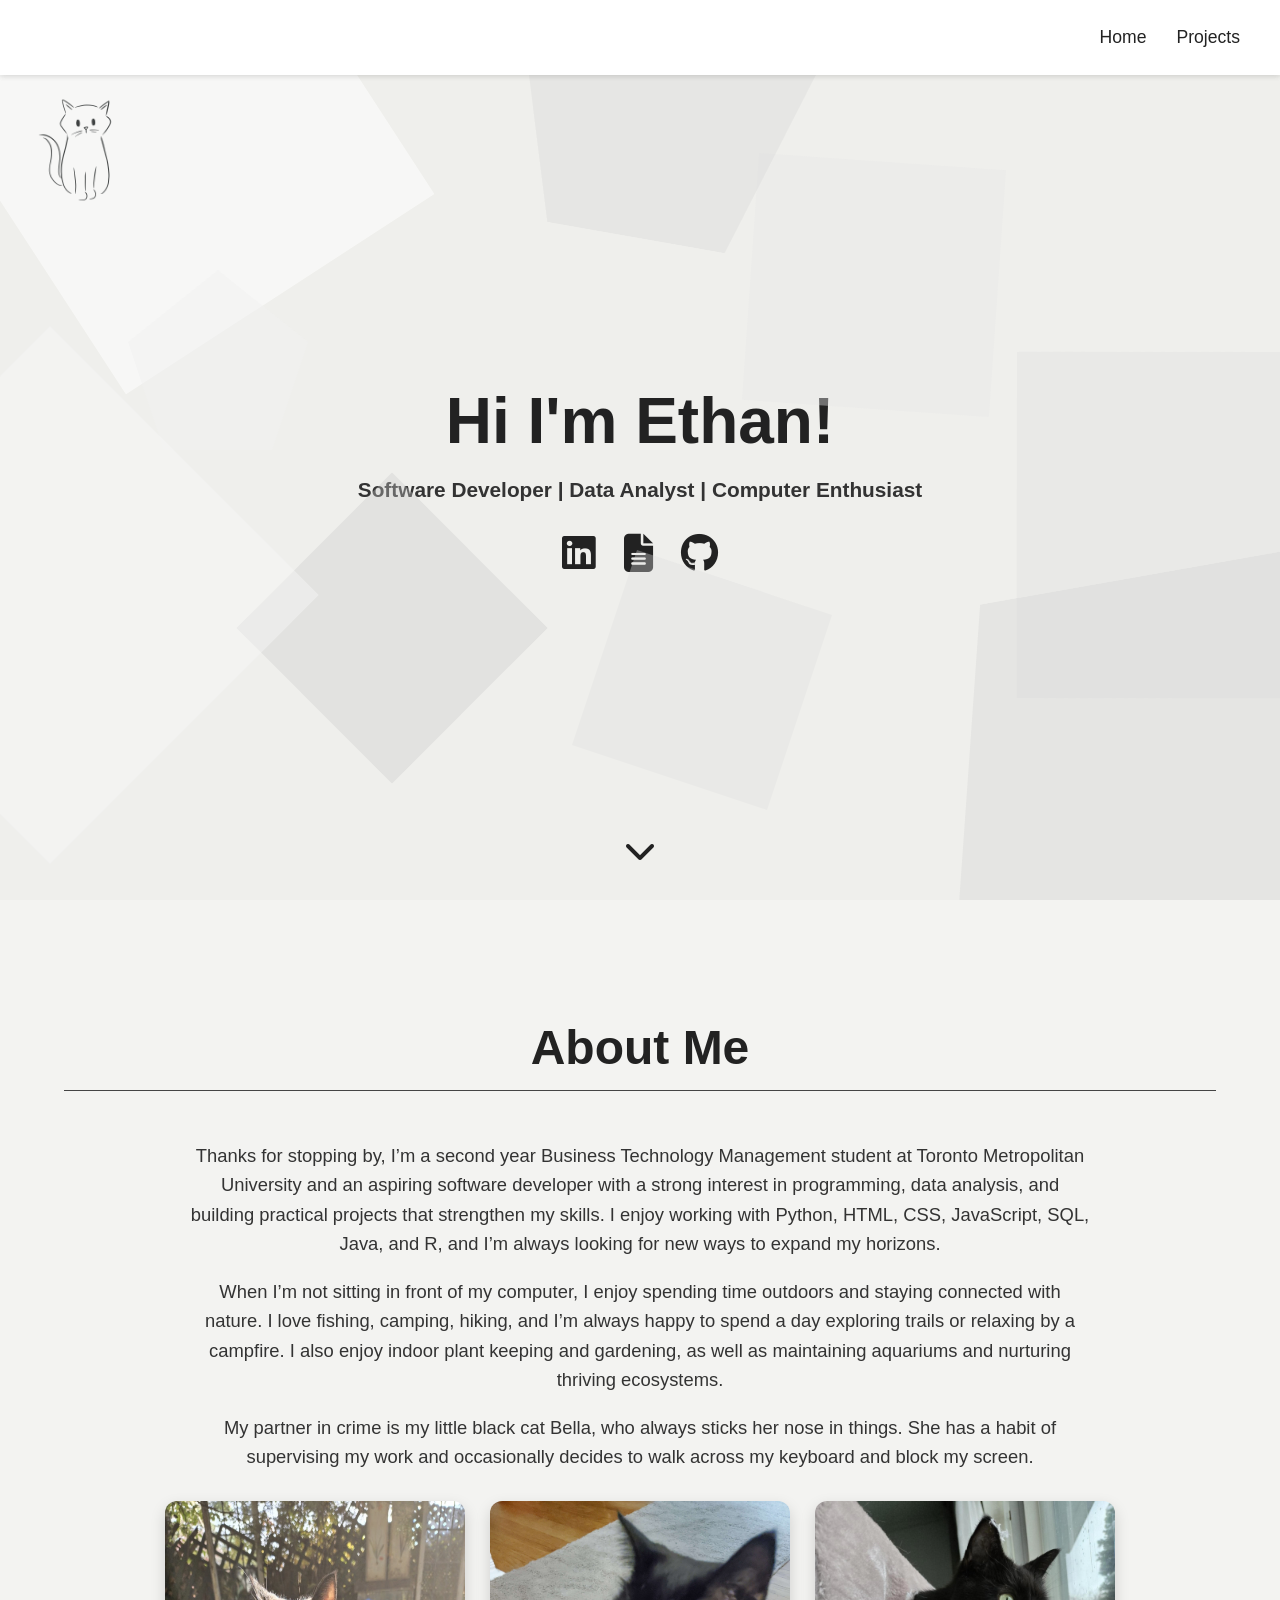
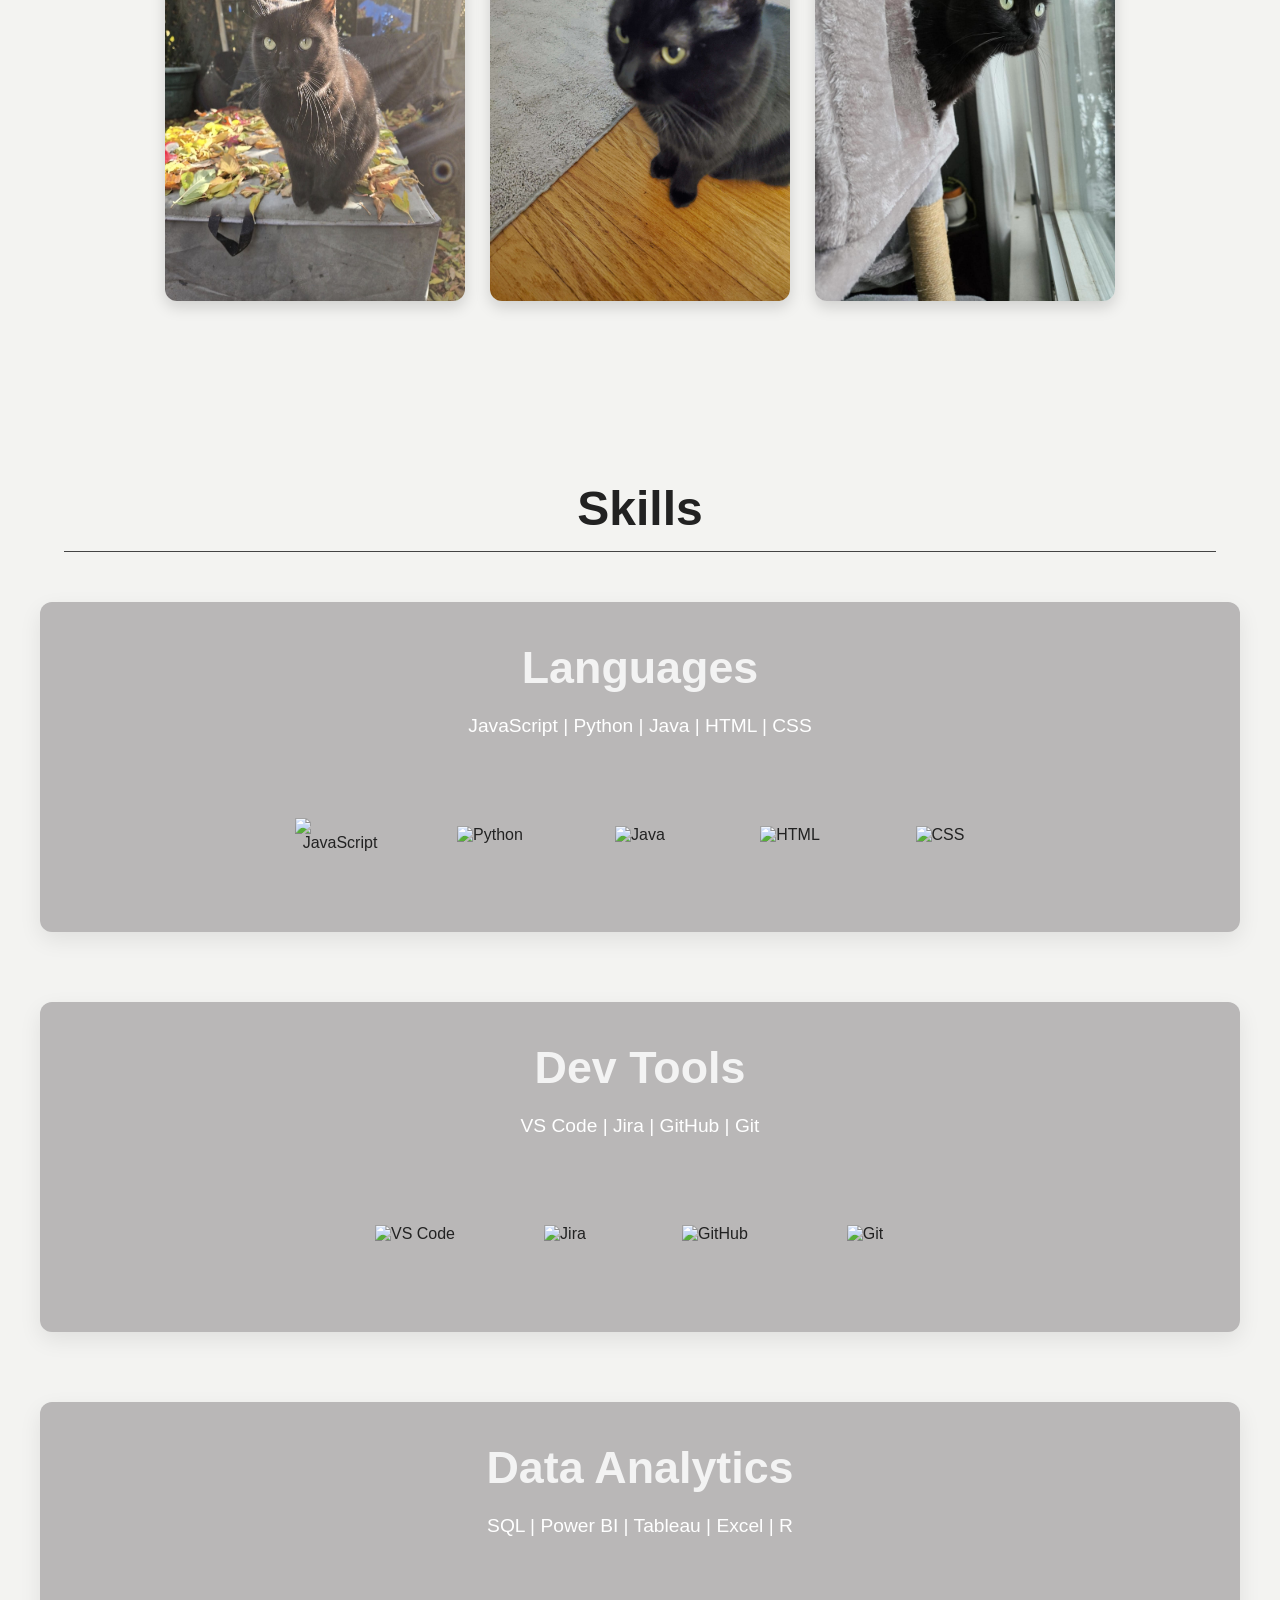
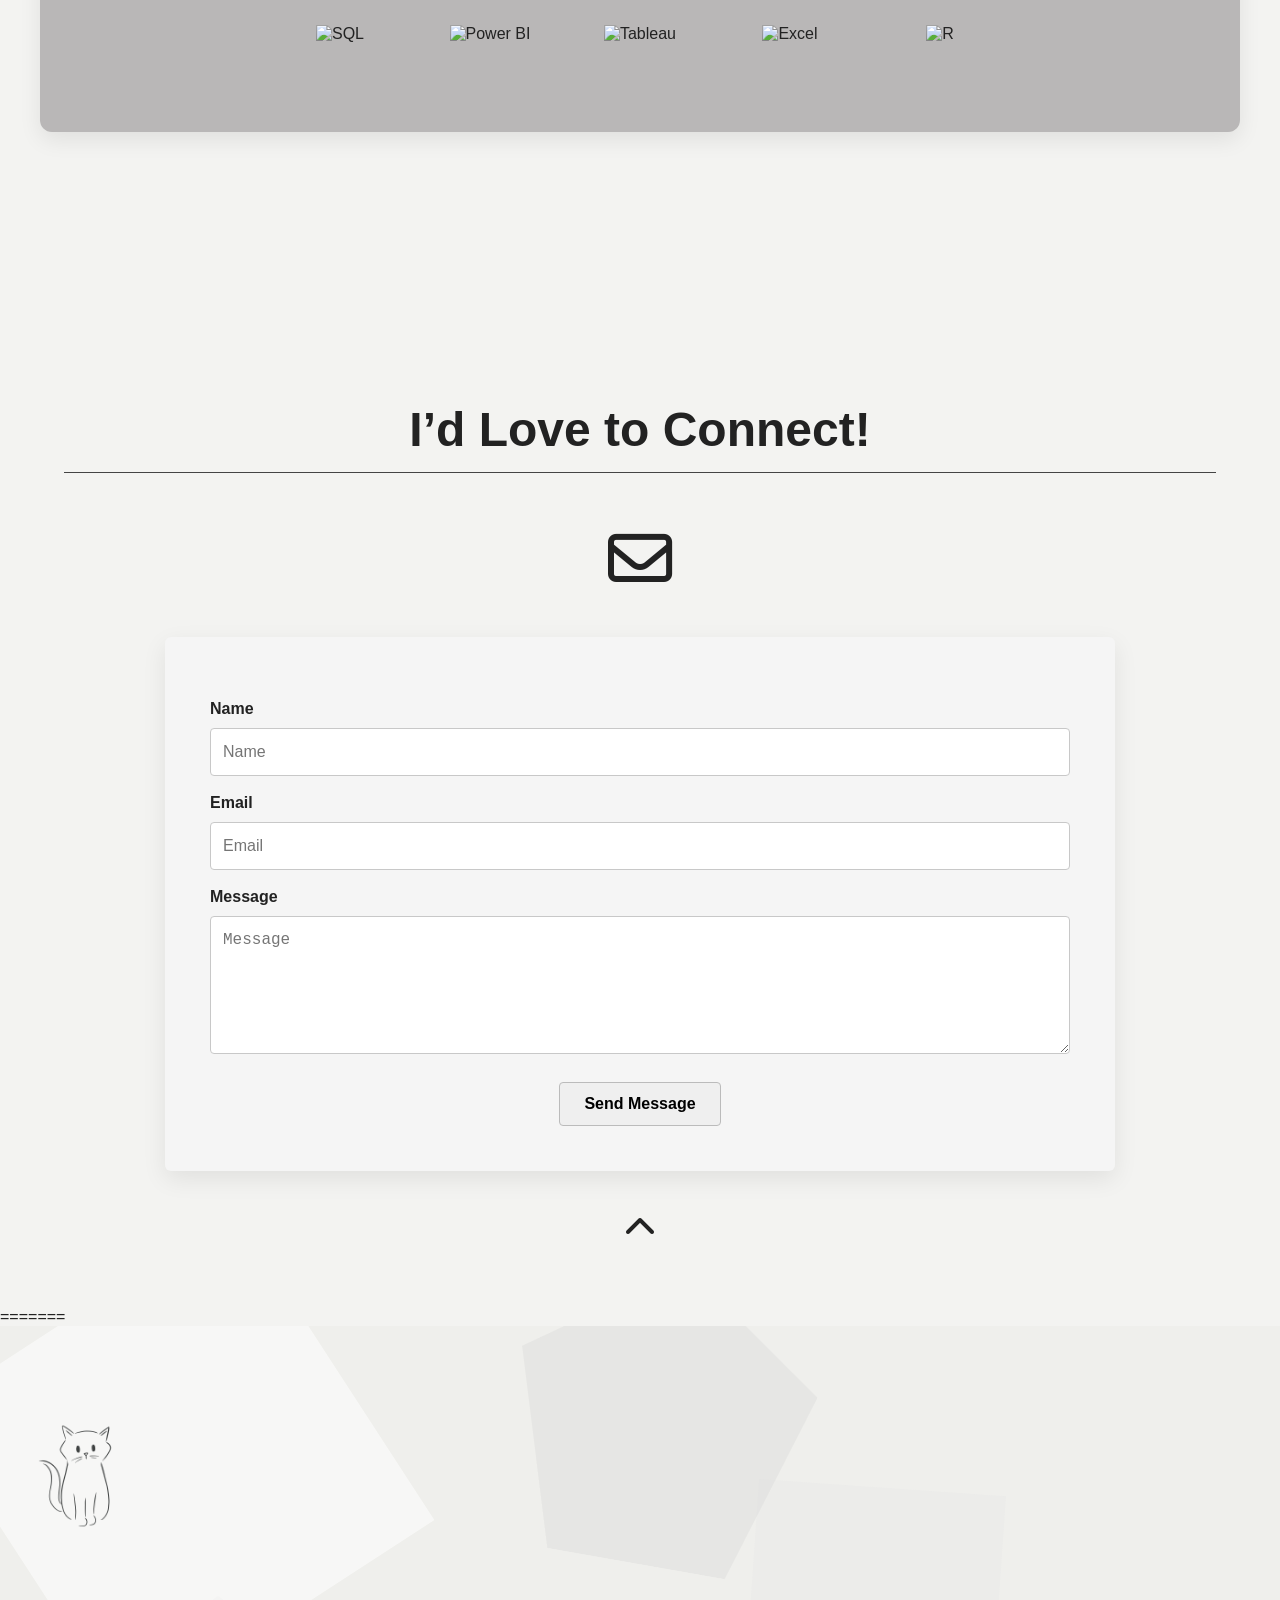
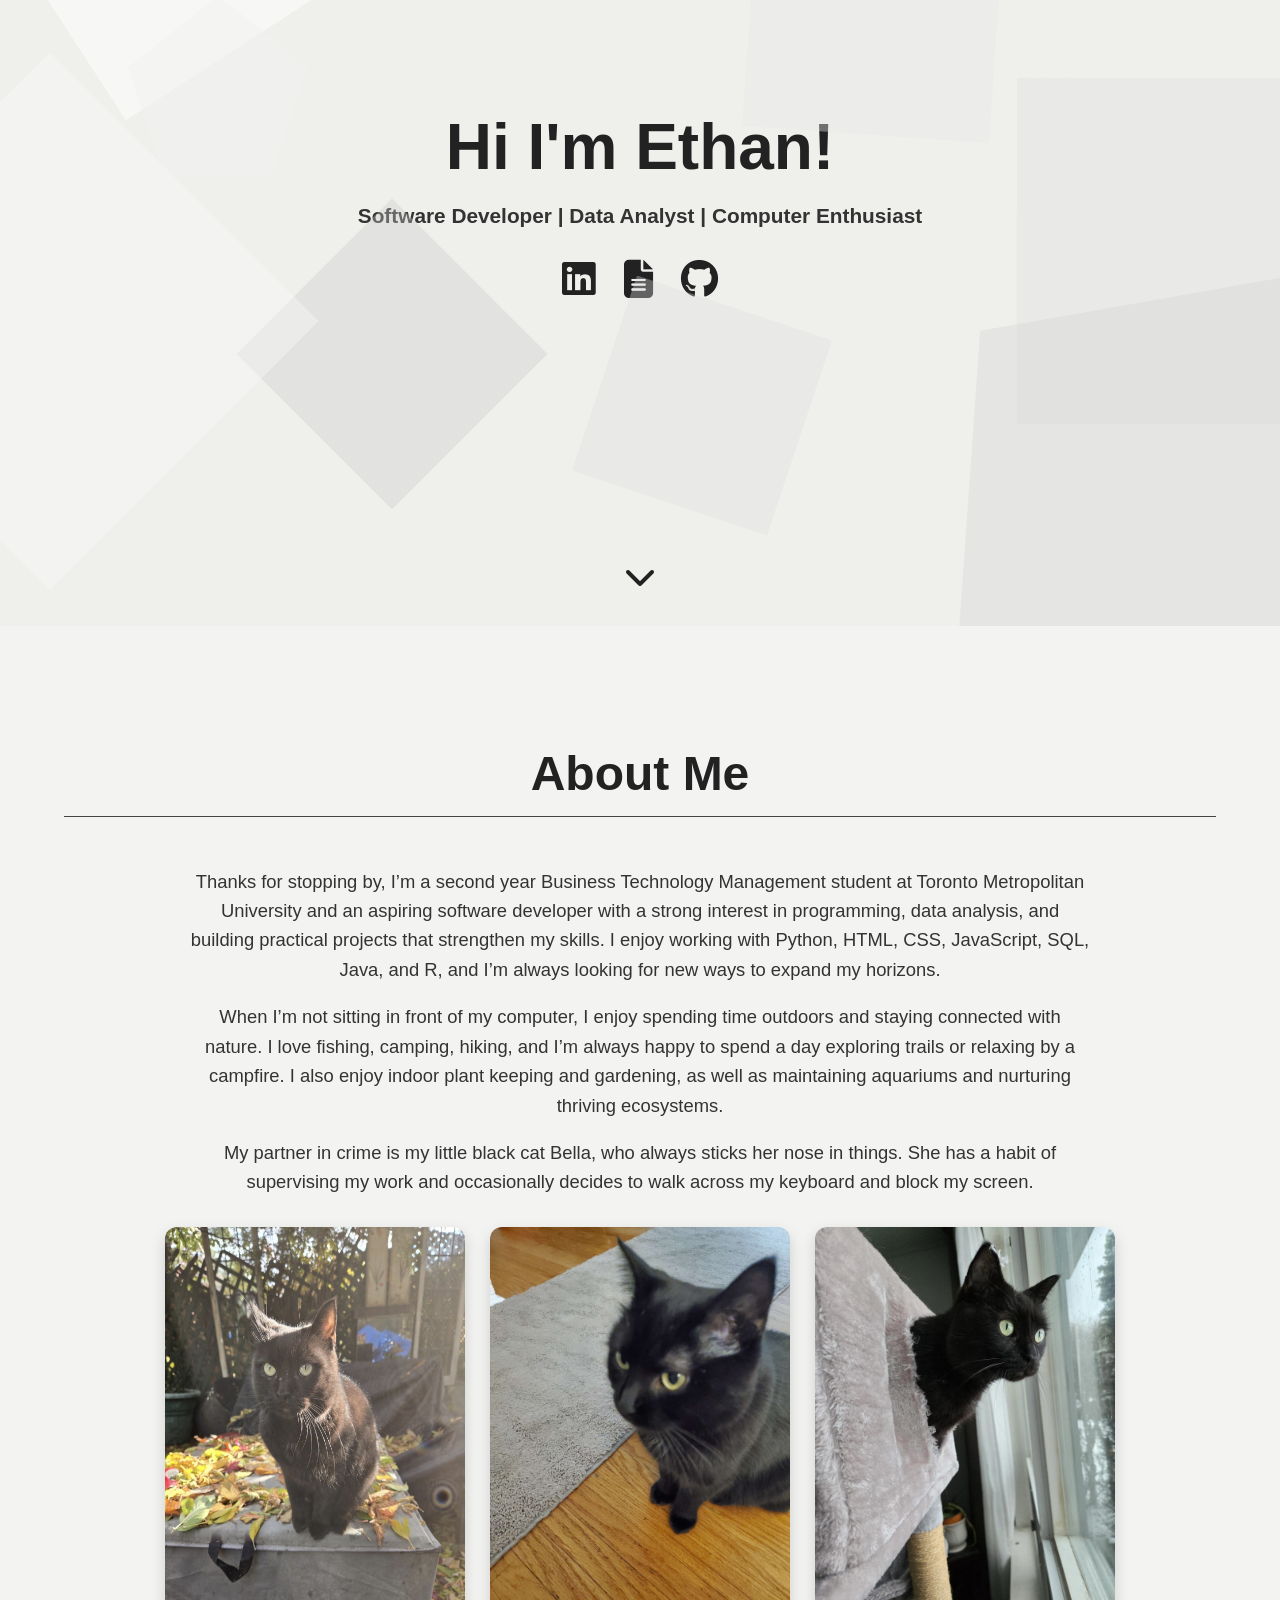
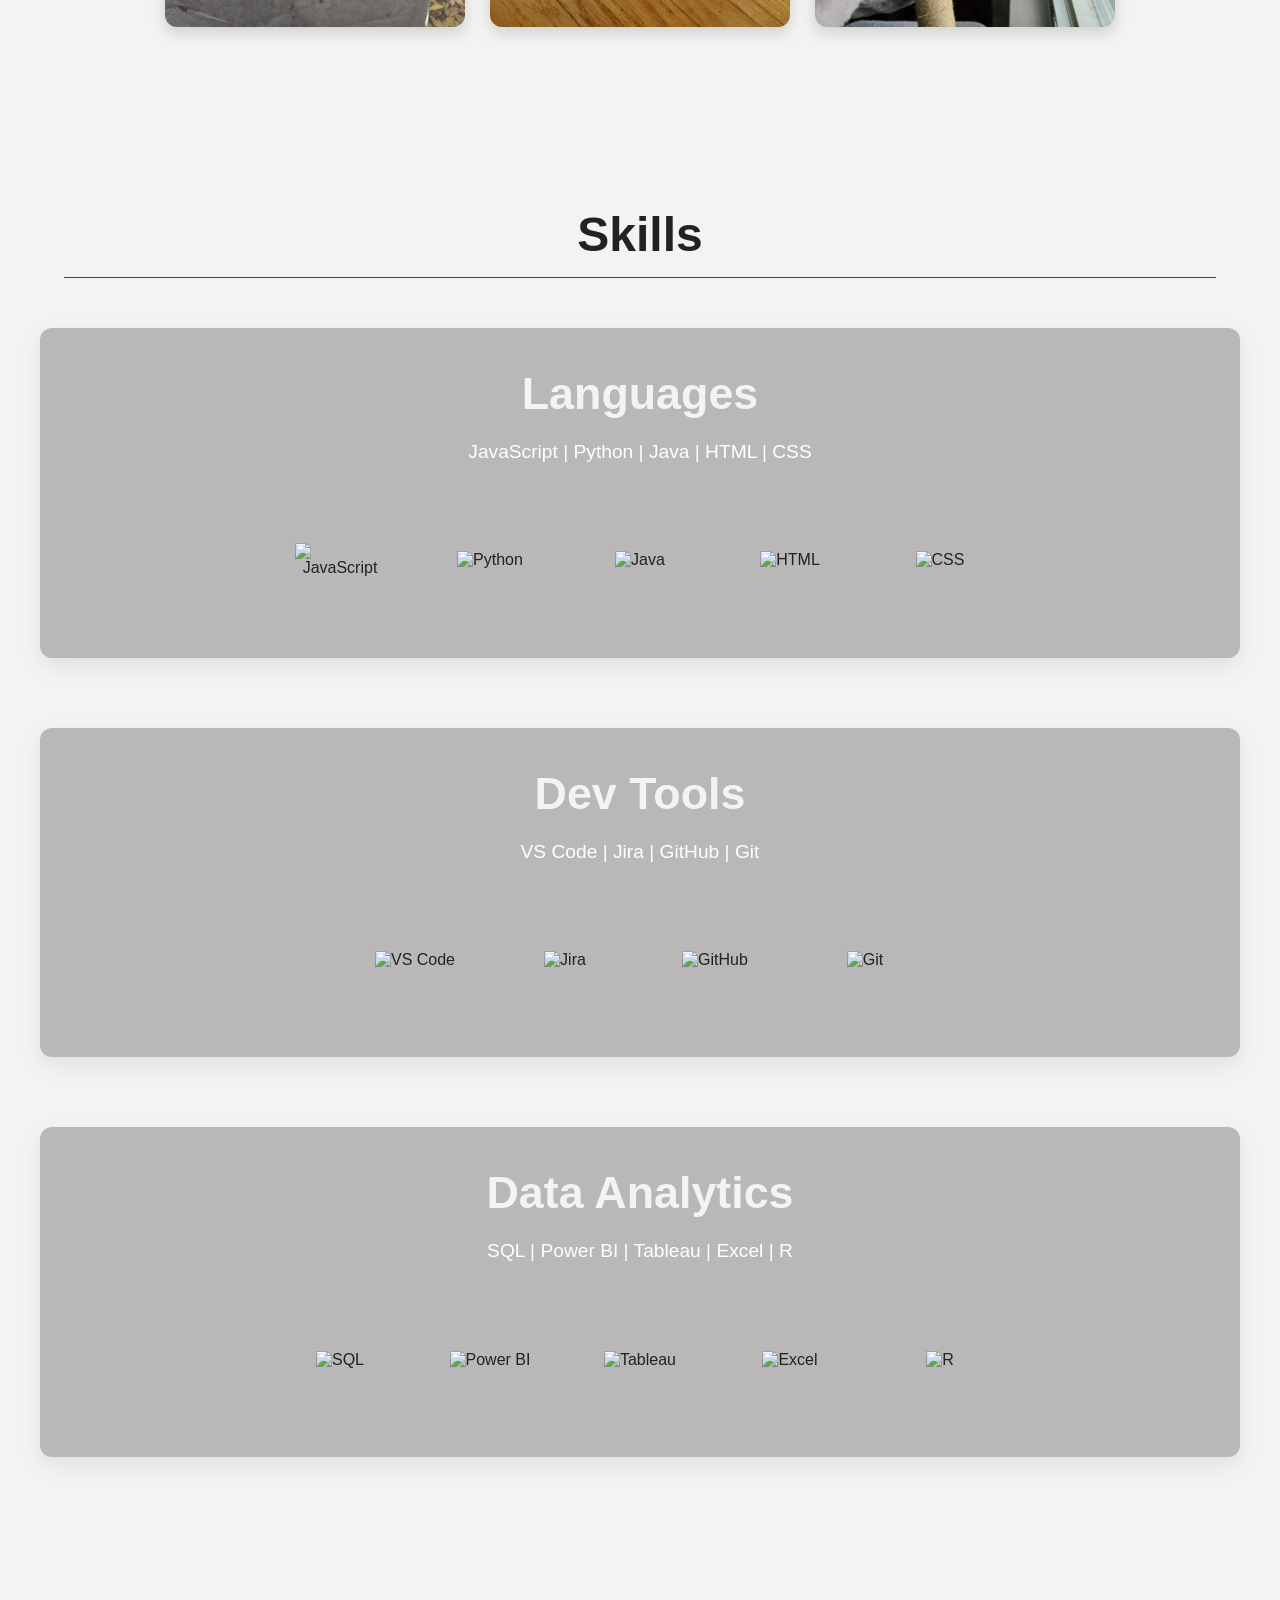
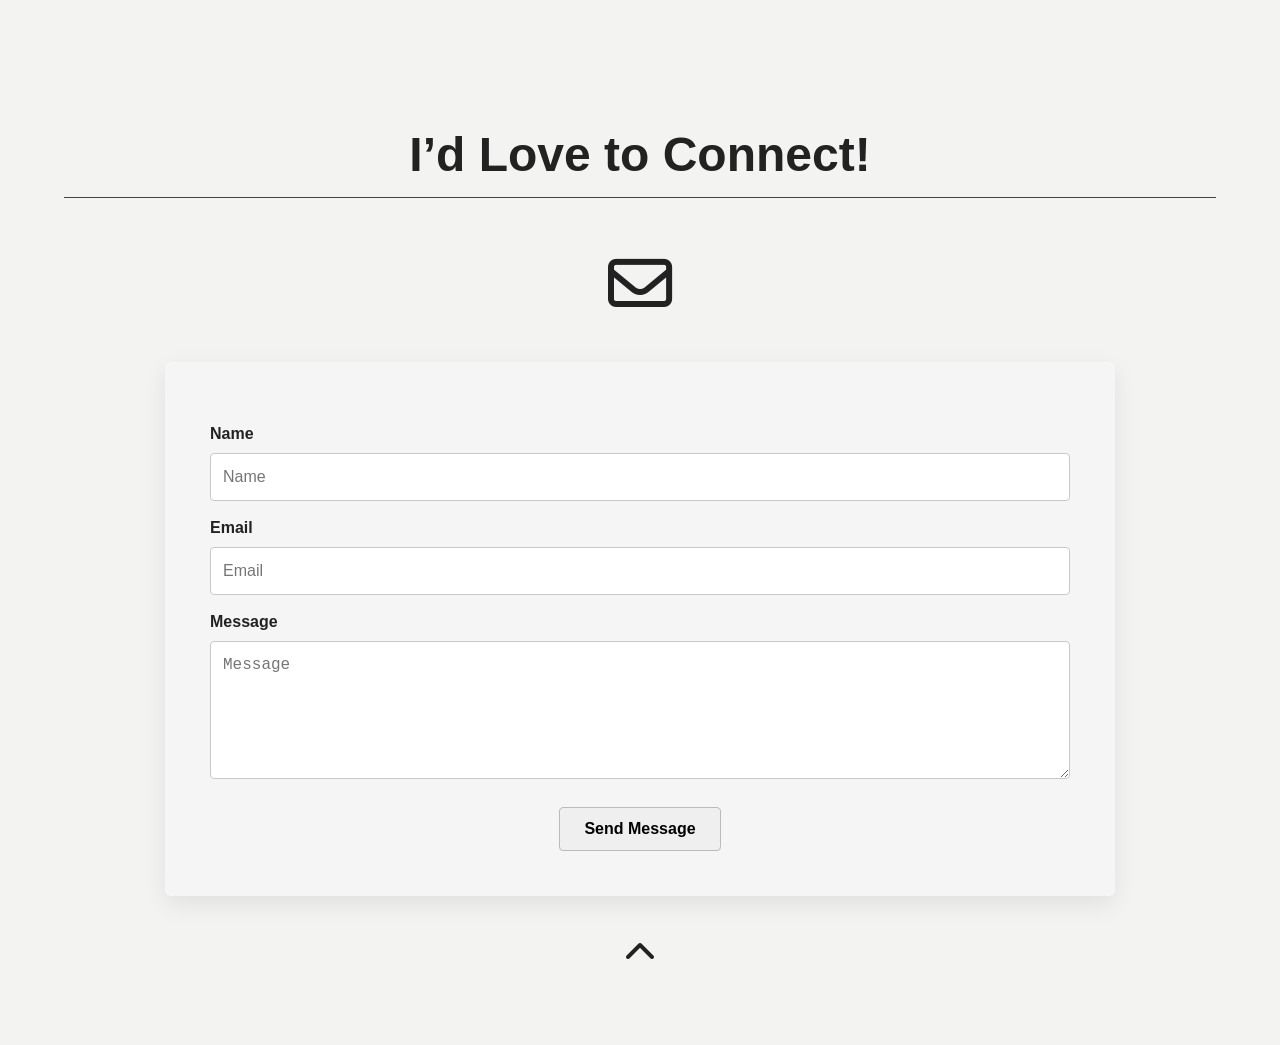
==== commit a2774dcf: "Update index.html" ====
--- a/index.html
+++ b/index.html
@@ -1,4 +1,4 @@
-<<<<<<< HEAD
+
 <!DOCTYPE html>
 <html lang="en">
 <head>
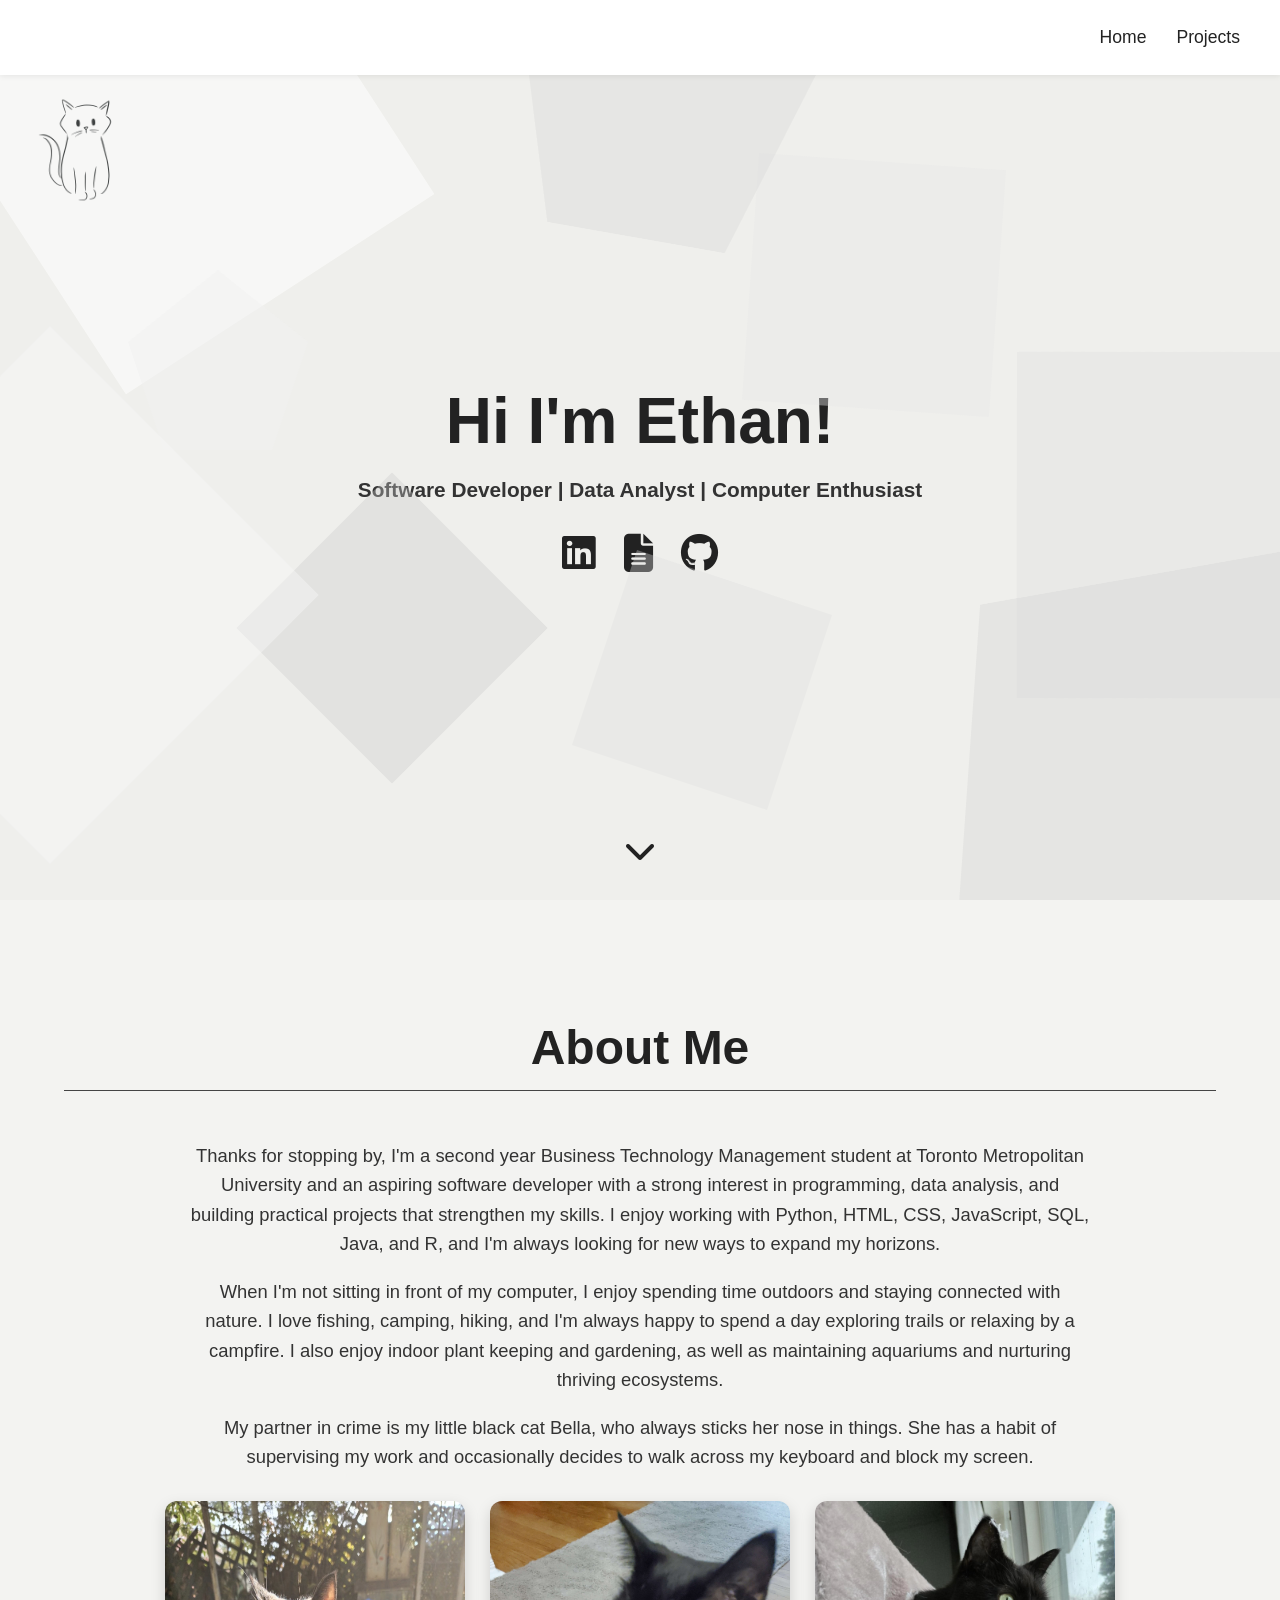
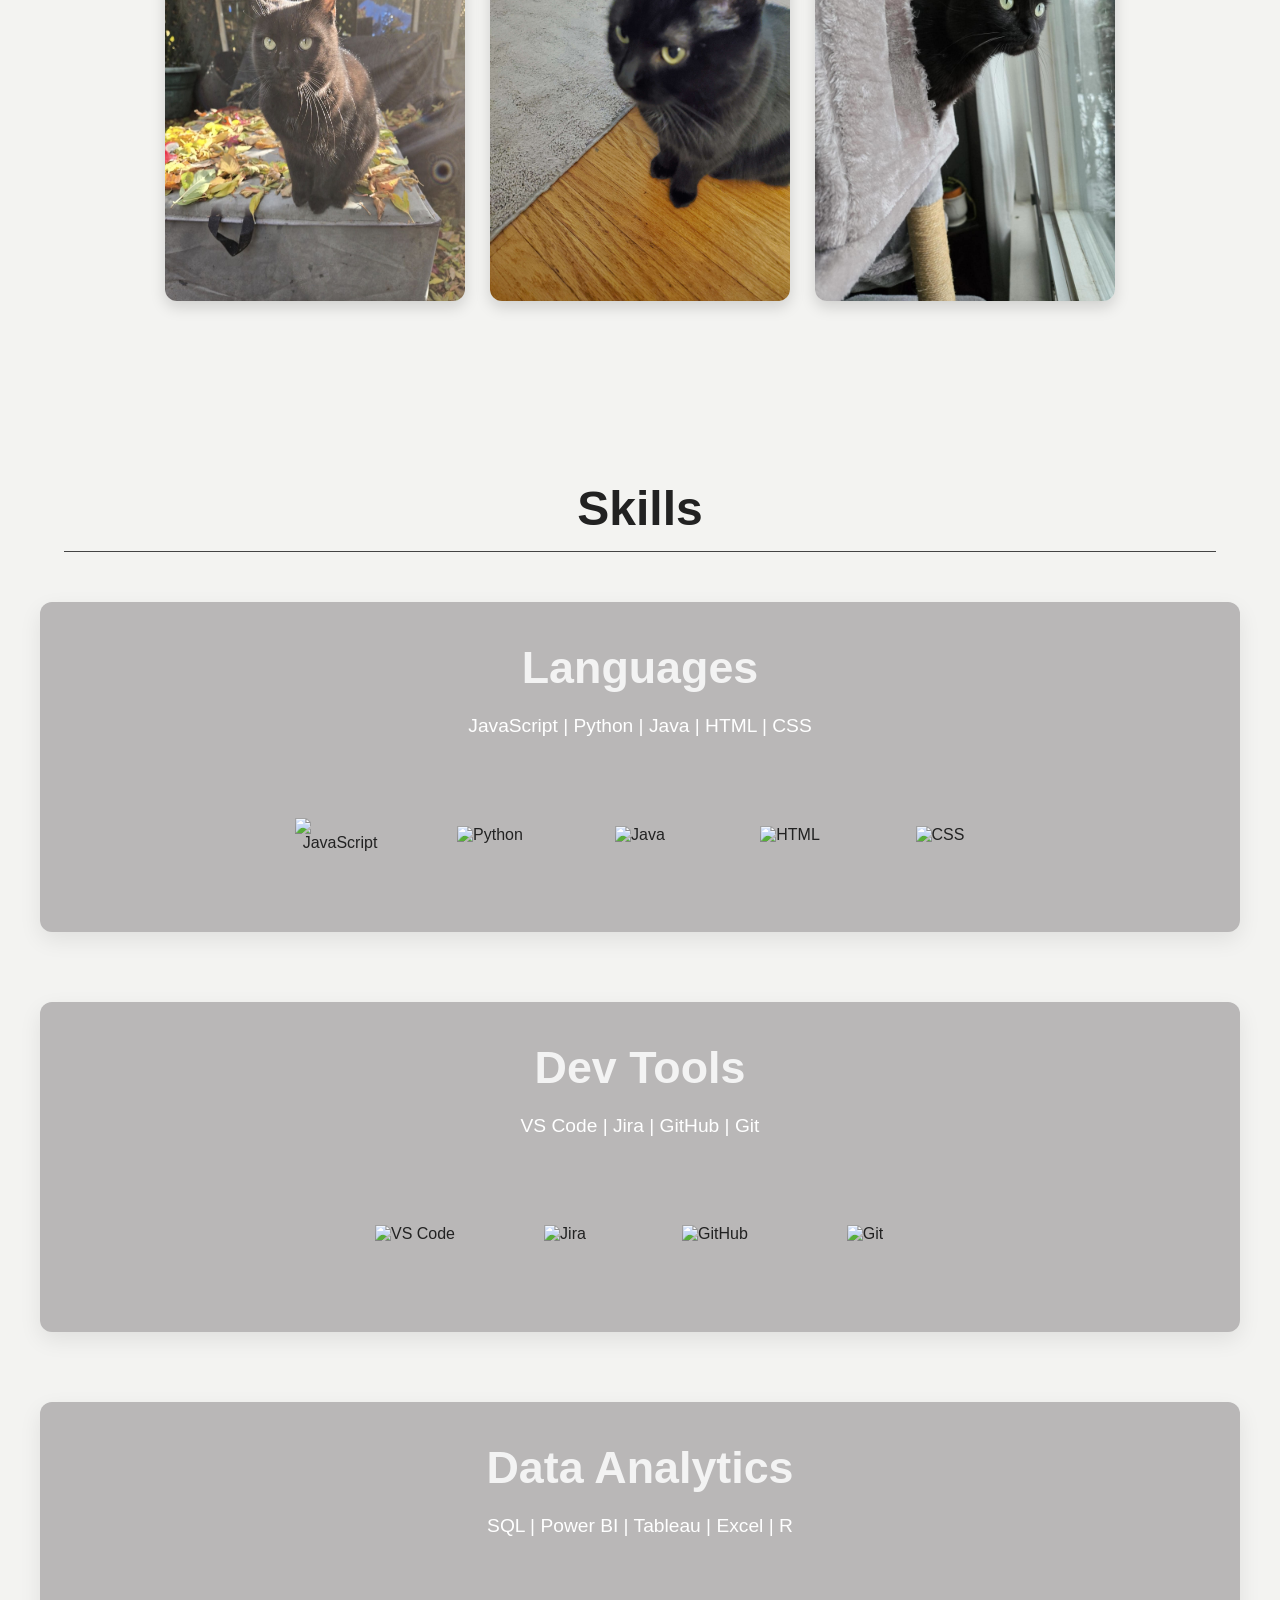
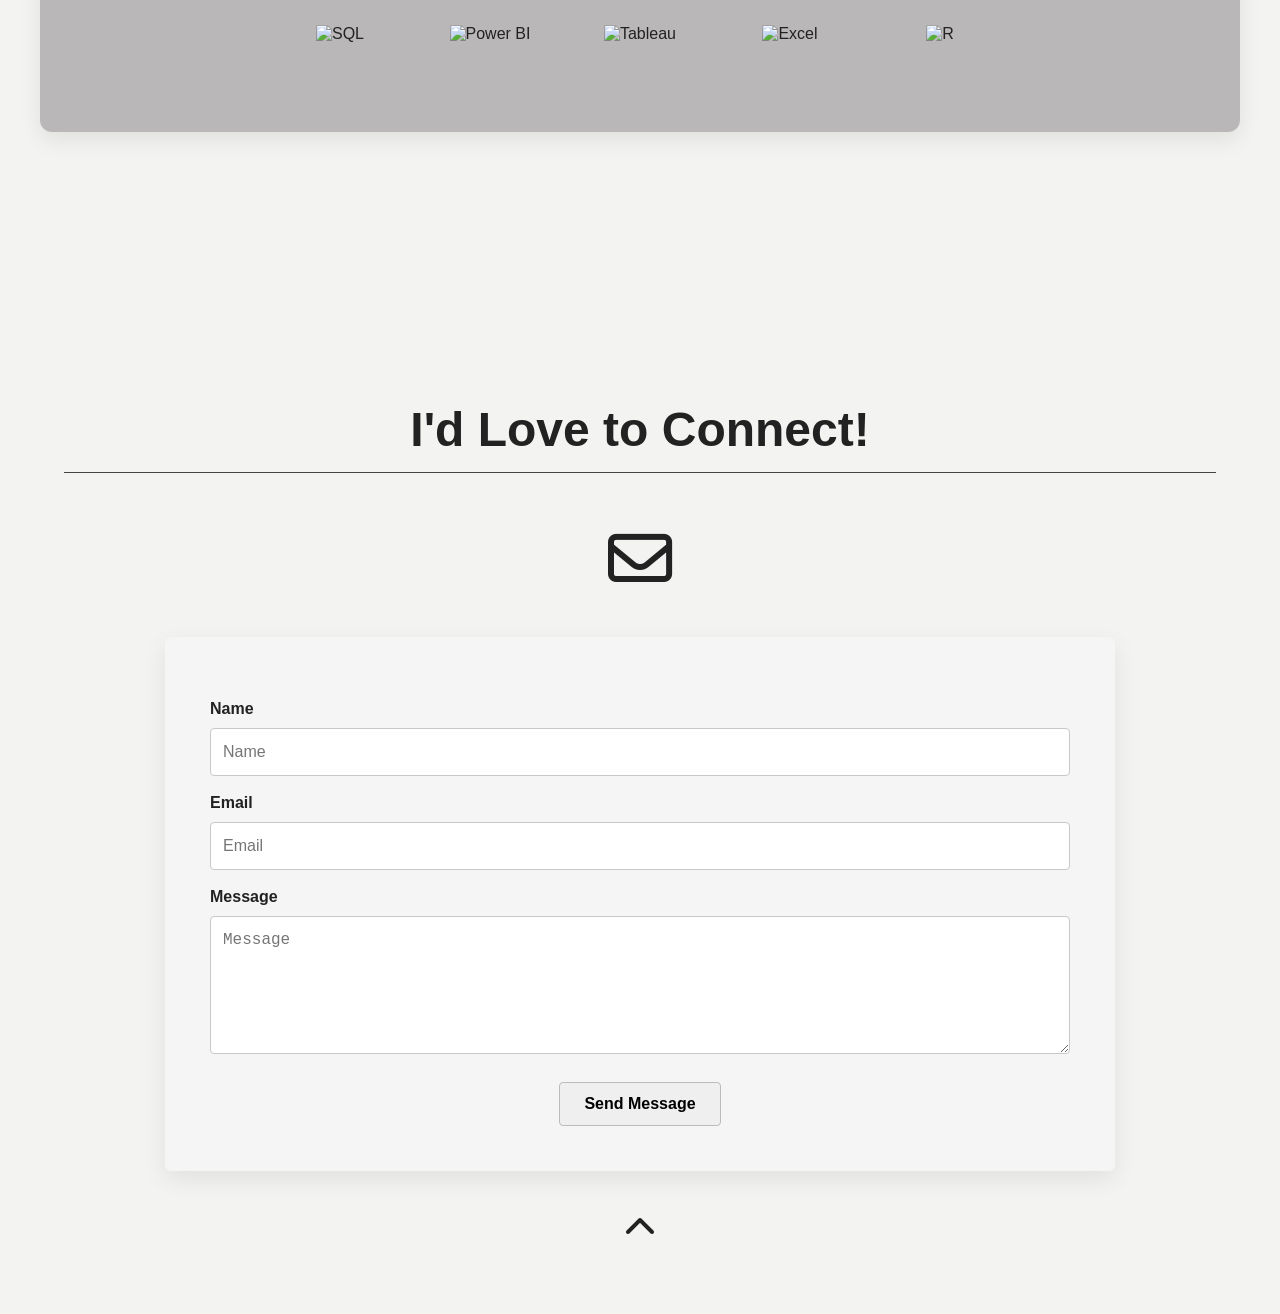
==== commit 39a225e7: "Update index.html" ====
--- a/index.html
+++ b/index.html
@@ -1,4 +1,3 @@
-
 <!DOCTYPE html>
 <html lang="en">
 <head>
@@ -57,32 +56,30 @@
     </div>
   </section>
 
- 
-<section id="about" class="section about-section">
-  <h2>About Me</h2>
-  <div class="section-line"></div>
+  <section id="about" class="section about-section">
+    <h2>About Me</h2>
+    <div class="section-line"></div>
 
-  <p>
-    Thanks for stopping by, I’m a second year Business Technology Management student at Toronto Metropolitan University and an aspiring software developer with a strong interest in programming, data analysis, and building practical projects that strengthen my skills. 
-    I enjoy working with Python, HTML, CSS, JavaScript, SQL, Java, and R, and I’m always looking for new ways to expand my horizons.
-  </p>
+    <p>
+      Thanks for stopping by, I'm a second year Business Technology Management student at Toronto Metropolitan University and an aspiring software developer with a strong interest in programming, data analysis, and building practical projects that strengthen my skills. 
+      I enjoy working with Python, HTML, CSS, JavaScript, SQL, Java, and R, and I'm always looking for new ways to expand my horizons.
+    </p>
 
-  <p>
-    When I’m not sitting in front of my computer, I enjoy spending time outdoors and staying connected with nature. I love fishing, camping, hiking, 
-    and I’m always happy to spend a day exploring trails or relaxing by a campfire. I also enjoy indoor plant keeping and gardening, as well as maintaining aquariums and nurturing thriving ecosystems.
-  </p>
+    <p>
+      When I'm not sitting in front of my computer, I enjoy spending time outdoors and staying connected with nature. I love fishing, camping, hiking, 
+      and I'm always happy to spend a day exploring trails or relaxing by a campfire. I also enjoy indoor plant keeping and gardening, as well as maintaining aquariums and nurturing thriving ecosystems.
+    </p>
 
-  <p>
-    My partner in crime is my little black cat Bella, who always sticks her nose in things. 
-    She has a habit of supervising my work and occasionally decides to walk across my keyboard and block my screen. 
-  </p>
+    <p>
+      My partner in crime is my little black cat Bella, who always sticks her nose in things. 
+      She has a habit of supervising my work and occasionally decides to walk across my keyboard and block my screen. 
+    </p>
 
-  <div class="about-images">
-    <img src="assets/bella1.png" alt="Bella the cat sitting outside">
-    <img src="assets/bella2.jpg" alt="Bella relaxing outside">
-    <img src="assets/bella3.jpg" alt="Bella">
-  </div>
-
+    <div class="about-images">
+      <img src="assets/bella1.png" alt="Bella the cat sitting outside">
+      <img src="assets/bella2.jpg" alt="Bella relaxing outside">
+      <img src="assets/bella3.jpg" alt="Bella">
+    </div>
   </section>
 
   <section id="skills" class="section skills-section">
@@ -133,24 +130,19 @@
     <div class="skills-group">
       <h3>Data Analytics</h3>
       <p class="skills-text">SQL | Power BI | Tableau | Excel | R</p>
-
       <div class="logo-row">
         <div class="logo-card floating">
           <img src="https://cdn.jsdelivr.net/gh/devicons/devicon/icons/mysql/mysql-original.svg" alt="SQL">
         </div>
-
         <div class="logo-card floating delay-1">
           <img src="https://www.svgrepo.com/show/306593/powerbi.svg" alt="Power BI">
         </div>
-
         <div class="logo-card floating delay-2">
           <img src="https://cdn.worldvectorlogo.com/logos/tableau-software.svg" alt="Tableau">
         </div>
-
         <div class="logo-card floating delay-3">
           <img src="https://cdn-icons-png.flaticon.com/512/732/732220.png" alt="Excel">
         </div>
-
         <div class="logo-card floating delay-4">
           <img src="https://cdn.jsdelivr.net/gh/devicons/devicon/icons/r/r-original.svg" alt="R">
         </div>
@@ -159,7 +151,7 @@
   </section>
 
   <section id="contact" class="section contact-section">
-    <h2>I’d Love to Connect!</h2>
+    <h2>I'd Love to Connect!</h2>
     <div class="section-line"></div>
 
     <div class="contact-icon">
@@ -191,204 +183,5 @@
   <script src="https://cdn.jsdelivr.net/npm/@emailjs/browser@4/dist/email.min.js"></script>
   <script src="main.js"></script>
 </body>
-
 </html>
 
-=======
-<!DOCTYPE html>
-<html lang="en">
-<head>
-  <meta charset="UTF-8" />
-  <meta name="viewport" content="width=device-width, initial-scale=1.0" />
-  <title>Ethan Reis | Personal Website</title>
-
-  <link rel="stylesheet" href="styles.css" />
-
-  <link
-    rel="stylesheet"
-    href="https://cdnjs.cloudflare.com/ajax/libs/font-awesome/6.5.2/css/all.min.css"
-  />
-</head>
-<body>
-  <nav class="navbar">
-    <ul class="nav-links">
-      <li><a href="#home">Home</a></li>
-      <li><a href="projects.html">Projects</a></li>
-    </ul>
-  </nav>
-
-  <section id="home" class="hero">
-    <div class="shape1"></div>
-    <div class="shape2"></div>
-    <div class="shape3"></div>
-    <div class="shape4"></div>
-    <div class="shape5"></div>
-    <div class="shape6"></div>
-    <div class="shape7"></div>
-    <img src="assets/cat.png" alt="Cat logo" class="cat-logo" />
-
-    <div class="hero-content">
-      <h1>Hi I'm Ethan!</h1>
-      <p>Software Developer | Data Analyst | Computer Enthusiast</p>
-
-      <div class="social-icons">
-        <a href="https://www.linkedin.com/in/ethan-reis-b76470368/" target="_blank" aria-label="LinkedIn">
-          <i class="fab fa-linkedin"></i>
-        </a>
-
-        <a href="assets/resume.pdf" target="_blank" aria-label="Resume">
-          <i class="fas fa-file-alt"></i>
-        </a>
-
-        <a href="https://github.com/akareese?tab=repositories" target="_blank" aria-label="GitHub">
-          <i class="fab fa-github"></i>
-        </a>
-      </div>
-    </div>
-
-    <div class="scroll-down">
-      <a href="#about" aria-label="Scroll down">
-        <i class="fas fa-chevron-down"></i>
-      </a>
-    </div>
-  </section>
-
- 
-<section id="about" class="section about-section">
-  <h2>About Me</h2>
-  <div class="section-line"></div>
-
-  <p>
-    Thanks for stopping by, I’m a second year Business Technology Management student at Toronto Metropolitan University and an aspiring software developer with a strong interest in programming, data analysis, and building practical projects that strengthen my skills. 
-    I enjoy working with Python, HTML, CSS, JavaScript, SQL, Java, and R, and I’m always looking for new ways to expand my horizons.
-  </p>
-
-  <p>
-    When I’m not sitting in front of my computer, I enjoy spending time outdoors and staying connected with nature. I love fishing, camping, hiking, 
-    and I’m always happy to spend a day exploring trails or relaxing by a campfire. I also enjoy indoor plant keeping and gardening, as well as maintaining aquariums and nurturing thriving ecosystems.
-  </p>
-
-  <p>
-    My partner in crime is my little black cat Bella, who always sticks her nose in things. 
-    She has a habit of supervising my work and occasionally decides to walk across my keyboard and block my screen. 
-  </p>
-
-  <div class="about-images">
-    <img src="assets/bella1.png" alt="Bella the cat sitting outside">
-    <img src="assets/bella2.jpg" alt="Bella relaxing outside">
-    <img src="assets/bella3.jpg" alt="Bella">
-  </div>
-
-  </section>
-
-  <section id="skills" class="section skills-section">
-    <h2>Skills</h2>
-    <div class="section-line"></div>
-
-    <div class="skills-group">
-      <h3>Languages</h3>
-      <p class="skills-text">JavaScript | Python | Java | HTML | CSS</p>
-      <div class="logo-row">
-        <div class="logo-card floating">
-          <img src="https://cdn.jsdelivr.net/gh/devicons/devicon/icons/javascript/javascript-original.svg" alt="JavaScript">
-        </div>
-        <div class="logo-card floating delay-1">
-          <img src="https://cdn.jsdelivr.net/gh/devicons/devicon/icons/python/python-original.svg" alt="Python">
-        </div>
-        <div class="logo-card floating delay-2">
-          <img src="https://cdn.jsdelivr.net/gh/devicons/devicon/icons/java/java-original.svg" alt="Java">
-        </div>
-        <div class="logo-card floating delay-3">
-          <img src="https://cdn.jsdelivr.net/gh/devicons/devicon/icons/html5/html5-original.svg" alt="HTML">
-        </div>
-        <div class="logo-card floating delay-4">
-          <img src="https://cdn.jsdelivr.net/gh/devicons/devicon/icons/css3/css3-original.svg" alt="CSS">
-        </div>
-      </div>
-    </div>
-
-    <div class="skills-group">
-      <h3>Dev Tools</h3>
-      <p class="skills-text">VS Code | Jira | GitHub | Git</p>
-      <div class="logo-row">
-        <div class="logo-card floating">
-          <img src="https://cdn.jsdelivr.net/gh/devicons/devicon/icons/vscode/vscode-original.svg" alt="VS Code">
-        </div>
-        <div class="logo-card floating delay-1">
-          <img src="https://cdn.jsdelivr.net/gh/devicons/devicon/icons/jira/jira-original.svg" alt="Jira">
-        </div>
-        <div class="logo-card floating delay-2">
-          <img src="https://cdn.jsdelivr.net/gh/devicons/devicon/icons/github/github-original.svg" alt="GitHub">
-        </div>
-        <div class="logo-card floating delay-3">
-          <img src="https://cdn.jsdelivr.net/gh/devicons/devicon/icons/git/git-original.svg" alt="Git">
-        </div>
-      </div>
-    </div>
-
-    <div class="skills-group">
-      <h3>Data Analytics</h3>
-      <p class="skills-text">SQL | Power BI | Tableau | Excel | R</p>
-
-      <div class="logo-row">
-        <div class="logo-card floating">
-          <img src="https://cdn.jsdelivr.net/gh/devicons/devicon/icons/mysql/mysql-original.svg" alt="SQL">
-        </div>
-
-        <div class="logo-card floating delay-1">
-          <img src="https://www.svgrepo.com/show/306593/powerbi.svg" alt="Power BI">
-        </div>
-
-        <div class="logo-card floating delay-2">
-          <img src="https://cdn.worldvectorlogo.com/logos/tableau-software.svg" alt="Tableau">
-        </div>
-
-        <div class="logo-card floating delay-3">
-          <img src="https://cdn-icons-png.flaticon.com/512/732/732220.png" alt="Excel">
-        </div>
-
-        <div class="logo-card floating delay-4">
-          <img src="https://cdn.jsdelivr.net/gh/devicons/devicon/icons/r/r-original.svg" alt="R">
-        </div>
-      </div>
-    </div>
-  </section>
-
-  <section id="contact" class="section contact-section">
-    <h2>I’d Love to Connect!</h2>
-    <div class="section-line"></div>
-
-    <div class="contact-icon">
-      <i class="far fa-envelope"></i>
-    </div>
-
-    <div class="contact-card">
-      <form id="contact-form">
-        <label for="name">Name</label>
-        <input type="text" id="name" name="name" placeholder="Name" required />
-
-        <label for="email">Email</label>
-        <input type="email" id="email" name="email" placeholder="Email" required />
-
-        <label for="message">Message</label>
-        <textarea id="message" name="message" rows="6" placeholder="Message" required></textarea>
-
-        <button type="submit">Send Message</button>
-      </form>
-    </div>
-
-    <div class="scroll-up">
-      <a href="#home" aria-label="Back to top">
-        <i class="fas fa-chevron-up"></i>
-      </a>
-    </div>
-  </section>
-
-  <script src="https://cdn.jsdelivr.net/npm/@emailjs/browser@4/dist/email.min.js"></script>
-  <script src="main.js"></script>
-</body>
-
-</html>
-
-
-
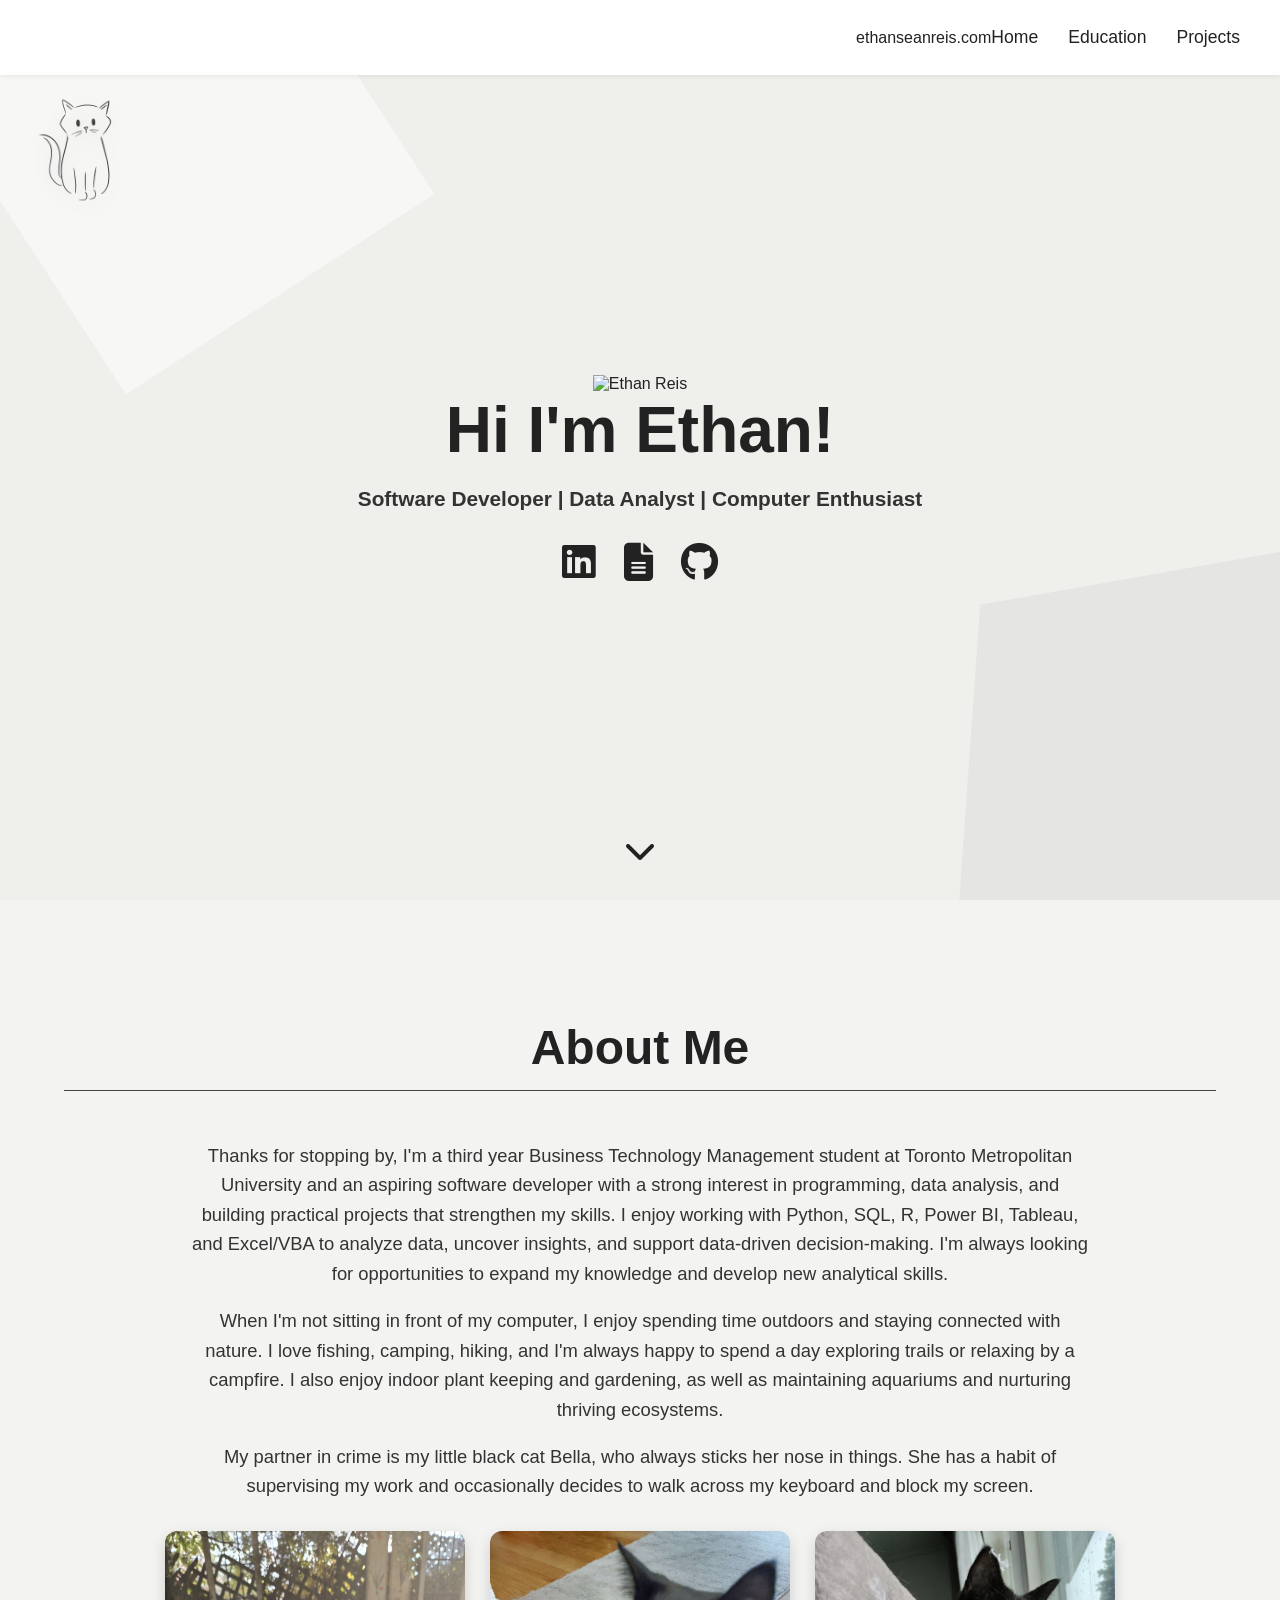
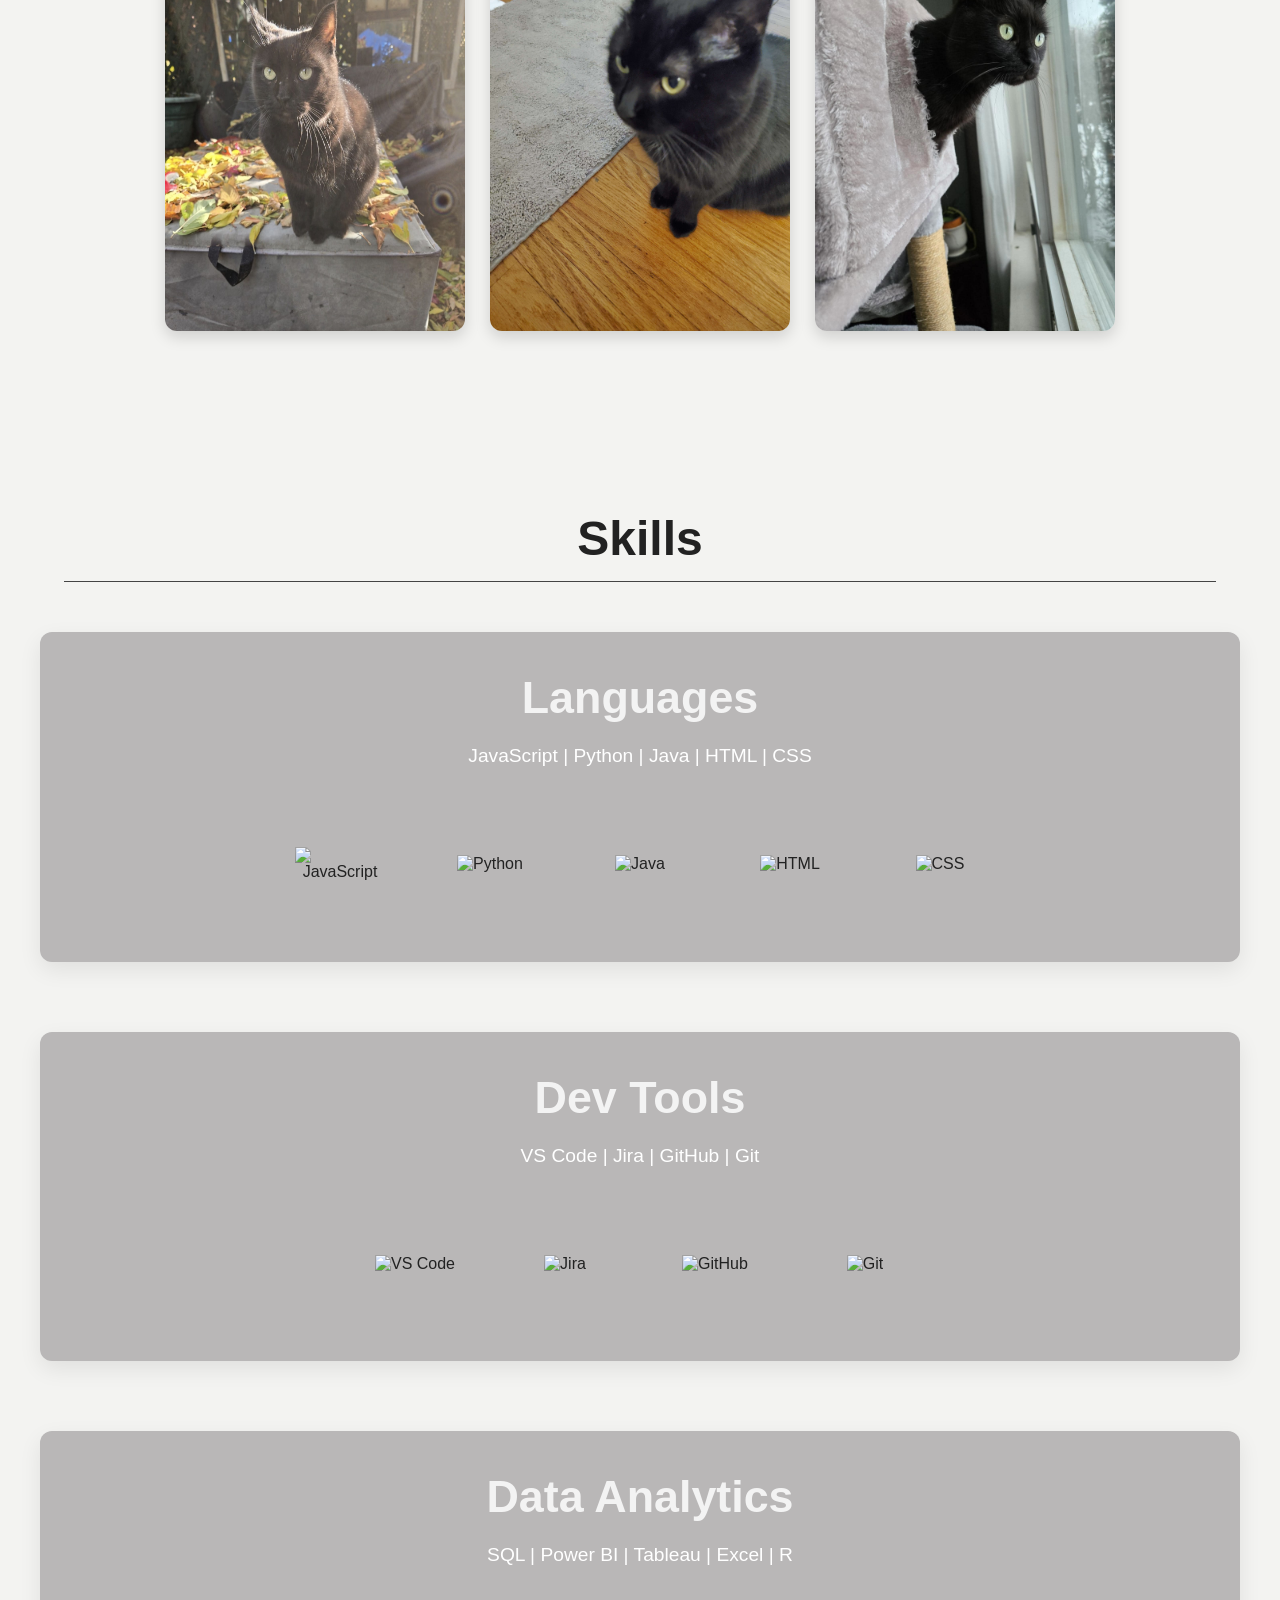
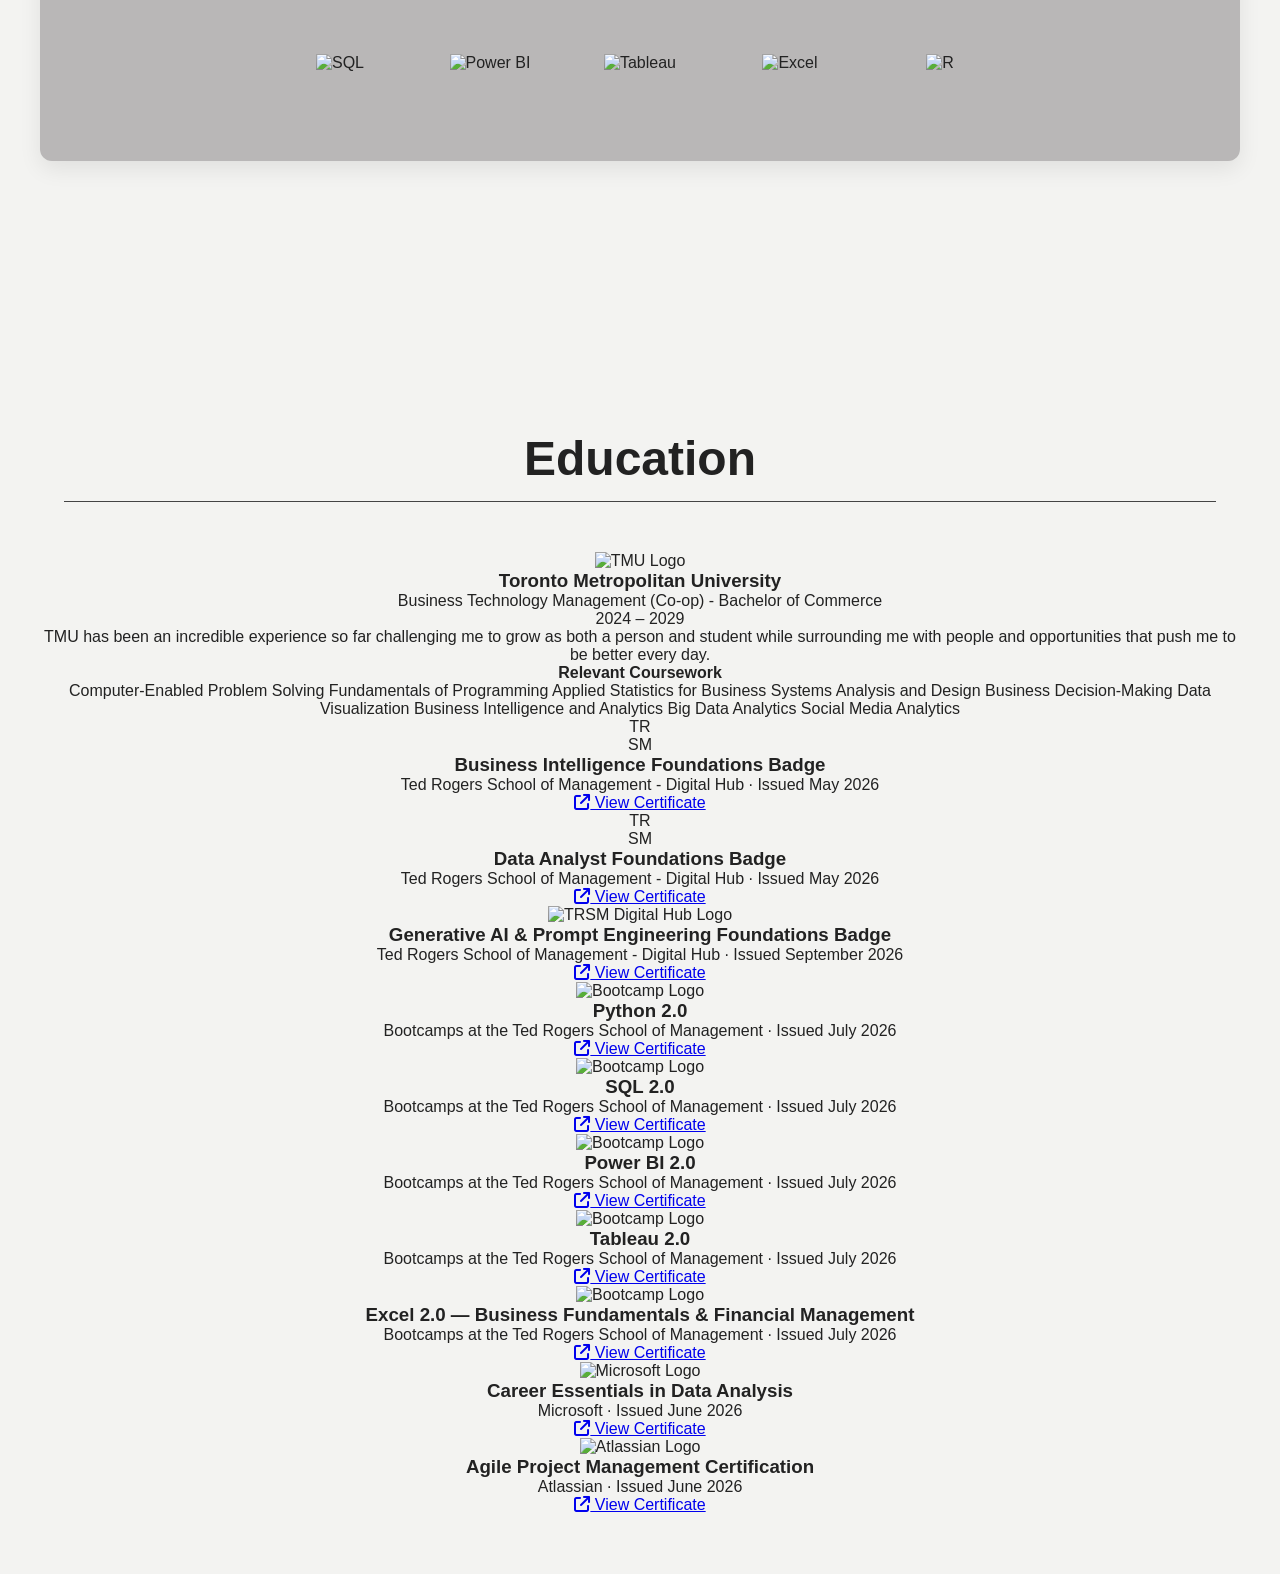
==== commit c090ad46: "Update index.html" ====
--- a/index.html
+++ b/index.html
@@ -1,54 +1,42 @@
 <!DOCTYPE html>
 <html lang="en">
 <head>
+<link rel="icon" href="/webicon.png?v=4">
   <meta charset="UTF-8" />
   <meta name="viewport" content="width=device-width, initial-scale=1.0" />
   <title>Ethan Reis | Personal Website</title>
-
   <link rel="stylesheet" href="styles.css" />
-
-  <link
-    rel="stylesheet"
-    href="https://cdnjs.cloudflare.com/ajax/libs/font-awesome/6.5.2/css/all.min.css"
-  />
+  <link rel="stylesheet" href="https://cdnjs.cloudflare.com/ajax/libs/font-awesome/6.5.2/css/all.min.css" />
 </head>
 <body>
-  <nav class="navbar">
-    <ul class="nav-links">
-      <li><a href="#home">Home</a></li>
-      <li><a href="projects.html">Projects</a></li>
-    </ul>
-  </nav>
+<nav class="navbar">
+  <span class="nav-brand">ethanseanreis.com</span>
+  <ul class="nav-links">
+    <li><a href="index.html#home">Home</a></li>
+    <li><a href="index.html#education">Education</a></li>
+    <li><a href="projects.html">Projects</a></li>
+  </ul>
+</nav>
 
   <section id="home" class="hero">
-    <div class="shape1"></div>
-    <div class="shape2"></div>
-    <div class="shape3"></div>
-    <div class="shape4"></div>
-    <div class="shape5"></div>
-    <div class="shape6"></div>
-    <div class="shape7"></div>
-    <img src="assets/cat.png" alt="Cat logo" class="cat-logo" />
-
+   
+    <img src="assets/cat.png" alt="Cat logo" class="cat-logo" id="cat-logo" />
     <div class="hero-content">
+      <img src="assets/me.png" alt="Ethan Reis" class="profile-photo">
       <h1>Hi I'm Ethan!</h1>
       <p>Software Developer | Data Analyst | Computer Enthusiast</p>
-
       <div class="social-icons">
         <a href="https://www.linkedin.com/in/ethan-reis-b76470368/" target="_blank" aria-label="LinkedIn">
           <i class="fab fa-linkedin"></i>
         </a>
-
         <a href="assets/resume.pdf" target="_blank" aria-label="Resume">
           <i class="fas fa-file-alt"></i>
         </a>
-
         <a href="https://github.com/akareese?tab=repositories" target="_blank" aria-label="GitHub">
           <i class="fab fa-github"></i>
         </a>
       </div>
     </div>
-
     <div class="scroll-down">
       <a href="#about" aria-label="Scroll down">
         <i class="fas fa-chevron-down"></i>
@@ -59,22 +47,18 @@
   <section id="about" class="section about-section">
     <h2>About Me</h2>
     <div class="section-line"></div>
-
     <p>
-      Thanks for stopping by, I'm a second year Business Technology Management student at Toronto Metropolitan University and an aspiring software developer with a strong interest in programming, data analysis, and building practical projects that strengthen my skills. 
-      I enjoy working with Python, HTML, CSS, JavaScript, SQL, Java, and R, and I'm always looking for new ways to expand my horizons.
+      Thanks for stopping by, I'm a third year Business Technology Management student at Toronto Metropolitan University and an aspiring software developer with a strong interest in programming, data analysis, and building practical projects that strengthen my skills. 
+      I enjoy working with Python, SQL, R, Power BI, Tableau, and Excel/VBA to analyze data, uncover insights, and support data-driven decision-making. I'm always looking for opportunities to expand my knowledge and develop new analytical skills.
     </p>
-
     <p>
       When I'm not sitting in front of my computer, I enjoy spending time outdoors and staying connected with nature. I love fishing, camping, hiking, 
       and I'm always happy to spend a day exploring trails or relaxing by a campfire. I also enjoy indoor plant keeping and gardening, as well as maintaining aquariums and nurturing thriving ecosystems.
     </p>
-
     <p>
       My partner in crime is my little black cat Bella, who always sticks her nose in things. 
       She has a habit of supervising my work and occasionally decides to walk across my keyboard and block my screen. 
     </p>
-
     <div class="about-images">
       <img src="assets/bella1.png" alt="Bella the cat sitting outside">
       <img src="assets/bella2.jpg" alt="Bella relaxing outside">
@@ -85,7 +69,6 @@
   <section id="skills" class="section skills-section">
     <h2>Skills</h2>
     <div class="section-line"></div>
-
     <div class="skills-group">
       <h3>Languages</h3>
       <p class="skills-text">JavaScript | Python | Java | HTML | CSS</p>
@@ -107,7 +90,6 @@
         </div>
       </div>
     </div>
-
     <div class="skills-group">
       <h3>Dev Tools</h3>
       <p class="skills-text">VS Code | Jira | GitHub | Git</p>
@@ -126,7 +108,6 @@
         </div>
       </div>
     </div>
-
     <div class="skills-group">
       <h3>Data Analytics</h3>
       <p class="skills-text">SQL | Power BI | Tableau | Excel | R</p>
@@ -150,38 +131,147 @@
     </div>
   </section>
 
-  <section id="contact" class="section contact-section">
-    <h2>I'd Love to Connect!</h2>
+  <section id="education" class="section education-section">
+    <h2>Education</h2>
     <div class="section-line"></div>
-
-    <div class="contact-icon">
-      <i class="far fa-envelope"></i>
-    </div>
-
-    <div class="contact-card">
-      <form id="contact-form">
-        <label for="name">Name</label>
-        <input type="text" id="name" name="name" placeholder="Name" required />
-
-        <label for="email">Email</label>
-        <input type="email" id="email" name="email" placeholder="Email" required />
-
-        <label for="message">Message</label>
-        <textarea id="message" name="message" rows="6" placeholder="Message" required></textarea>
-
-        <button type="submit">Send Message</button>
-      </form>
-    </div>
-
-    <div class="scroll-up">
-      <a href="#home" aria-label="Back to top">
-        <i class="fas fa-chevron-up"></i>
-      </a>
-    </div>
-  </section>
-
-  <script src="https://cdn.jsdelivr.net/npm/@emailjs/browser@4/dist/email.min.js"></script>
-  <script src="main.js"></script>
-</body>
-</html>
-
+    <div class="education-card">
+      <div class="education-header">
+        <img src="assets/tmu.png" alt="TMU Logo" class="edu-logo">
+        <div class="education-info">
+          <h3>Toronto Metropolitan University</h3>
+          <p class="edu-degree">Business Technology Management (Co-op) - Bachelor of Commerce </p>
+          <p class="edu-date">2024 – 2029</p>
+        </div>
+      </div>
+      <p class="edu-blurb">
+        TMU has been an incredible experience so far challenging me to grow as both a person and student while surrounding me with people and opportunities that push me to be better every day.
+      </p>
+      <div class="edu-coursework">
+        <h4>Relevant Coursework</h4>
+        <div class="course-tags">
+  <span class="course-tag">Computer-Enabled Problem Solving</span>
+  <span class="course-tag">Fundamentals of Programming</span>
+  <span class="course-tag">Applied Statistics for Business</span>
+  <span class="course-tag">Systems Analysis and Design</span>
+  <span class="course-tag">Business Decision-Making</span>
+  <span class="course-tag">Data Visualization</span>
+  <span class="course-tag">Business Intelligence and Analytics</span>
+  <span class="course-tag">Big Data Analytics</span>
+  <span class="course-tag">Social Media Analytics</span>
+      </div>
+      </div>
+    </div>
+
+    <div class="certifications-grid">
+
+  <div class="cert-card">
+    <div class="cert-header">
+      <div class="cert-icon-box">TR<br>SM</div>
+      <h3>Business Intelligence Foundations Badge</h3>
+    </div>
+    <p class="cert-issuer">Ted Rogers School of Management - Digital Hub · Issued May 2026</p>
+    <a href="#" class="cert-button" target="_blank">
+      <i class="fa-solid fa-arrow-up-right-from-square"></i> View Certificate
+    </a>
+  </div>
+
+  <div class="cert-card">
+    <div class="cert-header">
+      <div class="cert-icon-box">TR<br>SM</div>
+      <h3>Data Analyst Foundations Badge</h3>
+    </div>
+    <p class="cert-issuer">Ted Rogers School of Management - Digital Hub · Issued May 2026</p>
+    <a href="#" class="cert-button" target="_blank">
+      <i class="fa-solid fa-arrow-up-right-from-square"></i> View Certificate
+    </a>
+  </div>
+
+  <div class="cert-card">
+    <div class="cert-header">
+      <img src="assets/badge.jpeg" class="cert-icon" alt="TRSM Digital Hub Logo">
+      <h3>Generative AI &amp; Prompt Engineering Foundations Badge</h3>
+    </div>
+    <p class="cert-issuer">Ted Rogers School of Management - Digital Hub · Issued September 2026</p>
+    <a href="#" class="cert-button" target="_blank">
+      <i class="fa-solid fa-arrow-up-right-from-square"></i> View Certificate
+    </a>
+  </div>
+
+  <div class="cert-card">
+    <div class="cert-header">
+      <img src="assets/bootcamp-logo.png" class="cert-icon" alt="Bootcamp Logo">
+      <h3>Python 2.0</h3>
+    </div>
+    <p class="cert-issuer">Bootcamps at the Ted Rogers School of Management · Issued July 2026</p>
+    <a href="#" class="cert-button" target="_blank">
+      <i class="fa-solid fa-arrow-up-right-from-square"></i> View Certificate
+    </a>
+  </div>
+
+  <div class="cert-card">
+    <div class="cert-header">
+      <img src="assets/bootcamp-logo.png" class="cert-icon" alt="Bootcamp Logo">
+      <h3>SQL 2.0</h3>
+    </div>
+    <p class="cert-issuer">Bootcamps at the Ted Rogers School of Management · Issued July 2026</p>
+    <a href="#" class="cert-button" target="_blank">
+      <i class="fa-solid fa-arrow-up-right-from-square"></i> View Certificate
+    </a>
+  </div>
+
+  <div class="cert-card">
+    <div class="cert-header">
+      <img src="assets/bootcamp-logo.png" class="cert-icon" alt="Bootcamp Logo">
+      <h3>Power BI 2.0</h3>
+    </div>
+    <p class="cert-issuer">Bootcamps at the Ted Rogers School of Management · Issued July 2026</p>
+    <a href="#" class="cert-button" target="_blank">
+      <i class="fa-solid fa-arrow-up-right-from-square"></i> View Certificate
+    </a>
+  </div>
+
+  <div class="cert-card">
+    <div class="cert-header">
+      <img src="assets/bootcamp-logo.png" class="cert-icon" alt="Bootcamp Logo">
+      <h3>Tableau 2.0</h3>
+    </div>
+    <p class="cert-issuer">Bootcamps at the Ted Rogers School of Management · Issued July 2026</p>
+    <a href="#" class="cert-button" target="_blank">
+      <i class="fa-solid fa-arrow-up-right-from-square"></i> View Certificate
+    </a>
+  </div>
+
+  <div class="cert-card">
+    <div class="cert-header">
+      <img src="assets/bootcamp-logo.png" class="cert-icon" alt="Bootcamp Logo">
+      <h3>Excel 2.0 — Business Fundamentals &amp; Financial Management</h3>
+    </div>
+    <p class="cert-issuer">Bootcamps at the Ted Rogers School of Management · Issued July 2026</p>
+    <a href="#" class="cert-button" target="_blank">
+      <i class="fa-solid fa-arrow-up-right-from-square"></i> View Certificate
+    </a>
+  </div>
+
+  <div class="cert-card">
+    <div class="cert-header">
+      <img src="assets/microsoft-logo.png" class="cert-icon" alt="Microsoft Logo">
+      <h3>Career Essentials in Data Analysis</h3>
+    </div>
+    <p class="cert-issuer">Microsoft · Issued June 2026</p>
+    <a href="#" class="cert-button" target="_blank">
+      <i class="fa-solid fa-arrow-up-right-from-square"></i> View Certificate
+    </a>
+  </div>
+
+  <div class="cert-card">
+    <div class="cert-header">
+      <img src="assets/atlassian-logo.png" class="cert-icon" alt="Atlassian Logo">
+      <h3>Agile Project Management Certification</h3>
+    </div>
+    <p class="cert-issuer">Atlassian · Issued June 2026</p>
+    <a href="#" class="cert-button" target="_blank">
+      <i class="fa-solid fa-arrow-up-right-from-square"></i> View Certificate
+    </a>
+  </div>
+
+</div>
--- a/styles.css
+++ b/styles.css
@@ -181,6 +181,30 @@
   opacity: 0.95;
 }
 
+.cat-logo {
+  animation: cat-float 3s ease-in-out infinite;
+  filter: drop-shadow(0 8px 12px rgba(0, 0, 0, 0.25));
+  cursor: pointer;
+  transition: transform 0.15s ease;
+}
+
+.cat-logo:hover {
+  filter: drop-shadow(0 12px 16px rgba(0, 0, 0, 0.35));
+}
+
+.cat-logo:active {
+  transform: scale(0.95);
+}
+
+@keyframes cat-float {
+  0%, 100% {
+    transform: translateY(0);
+  }
+  50% {
+    transform: translateY(-12px);
+  }
+}
+
 .hero-content h1 {
   font-size: 4rem;
   margin-bottom: 20px;
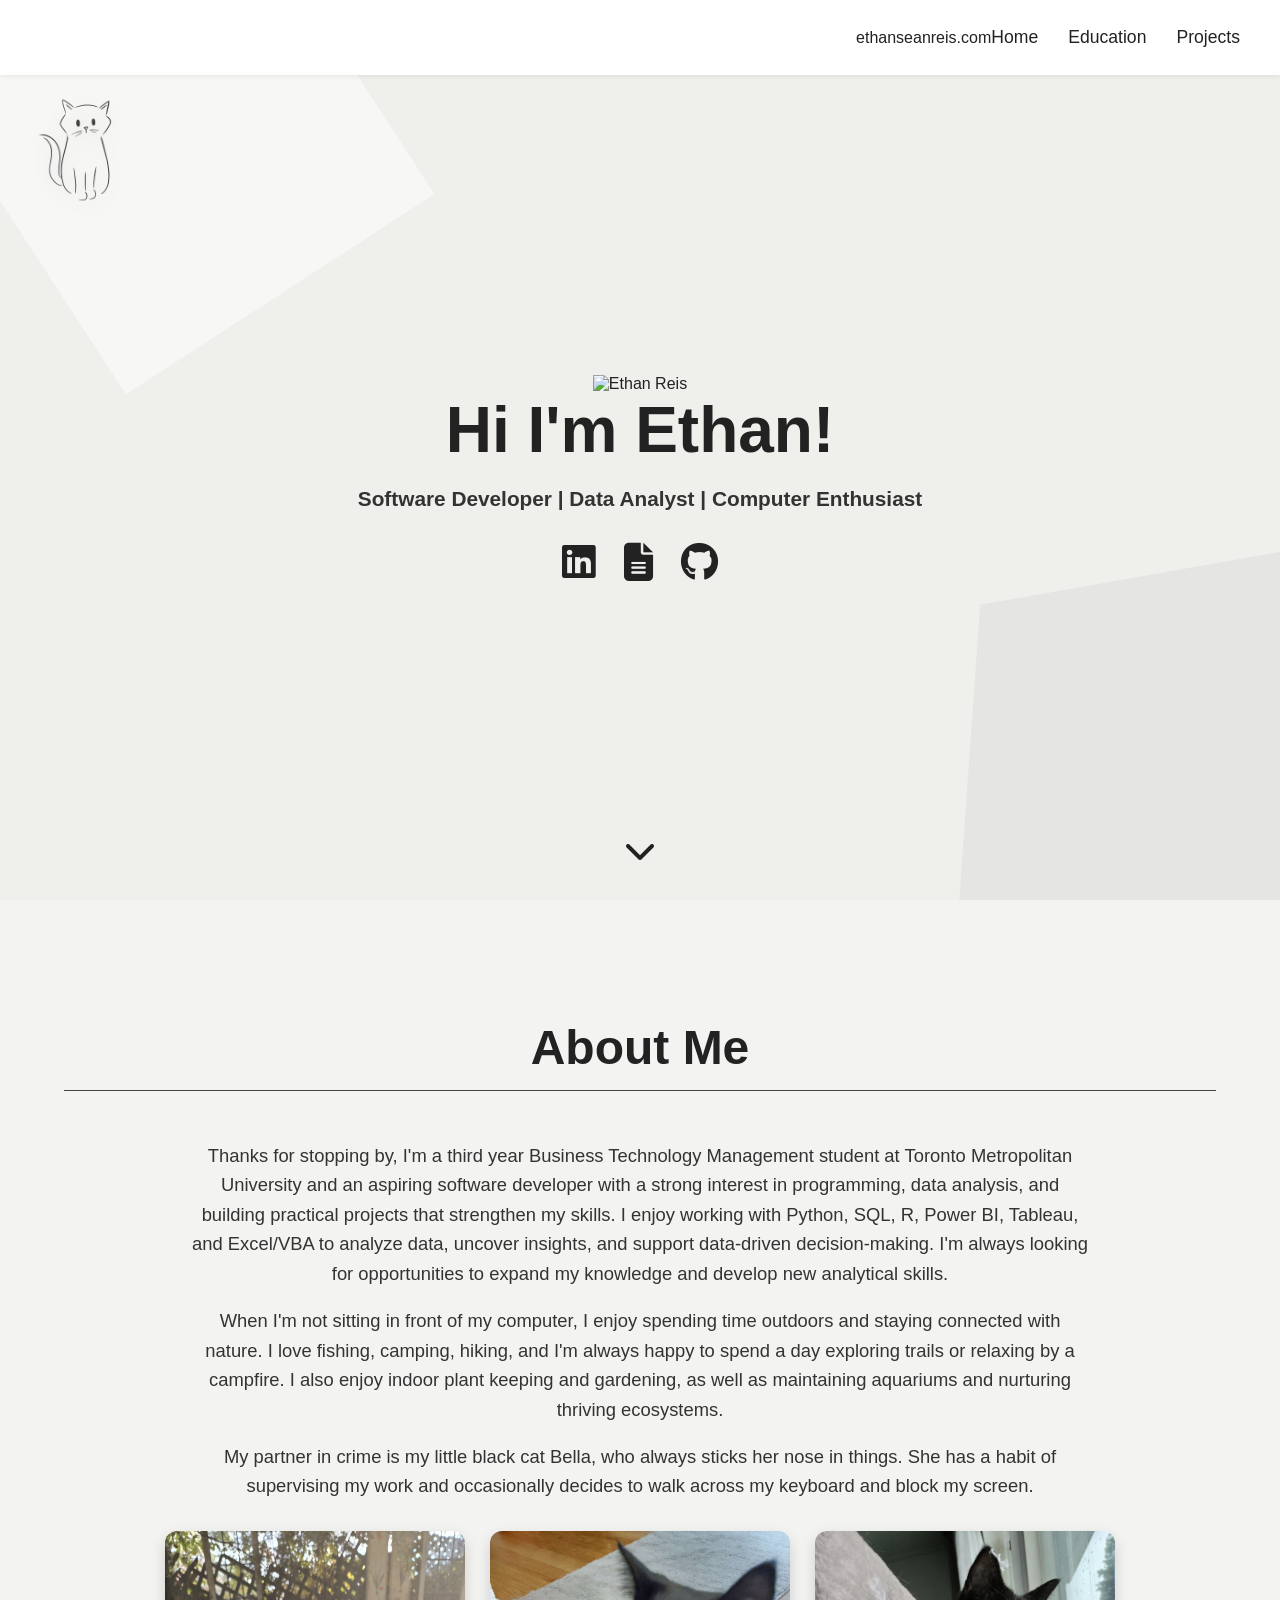
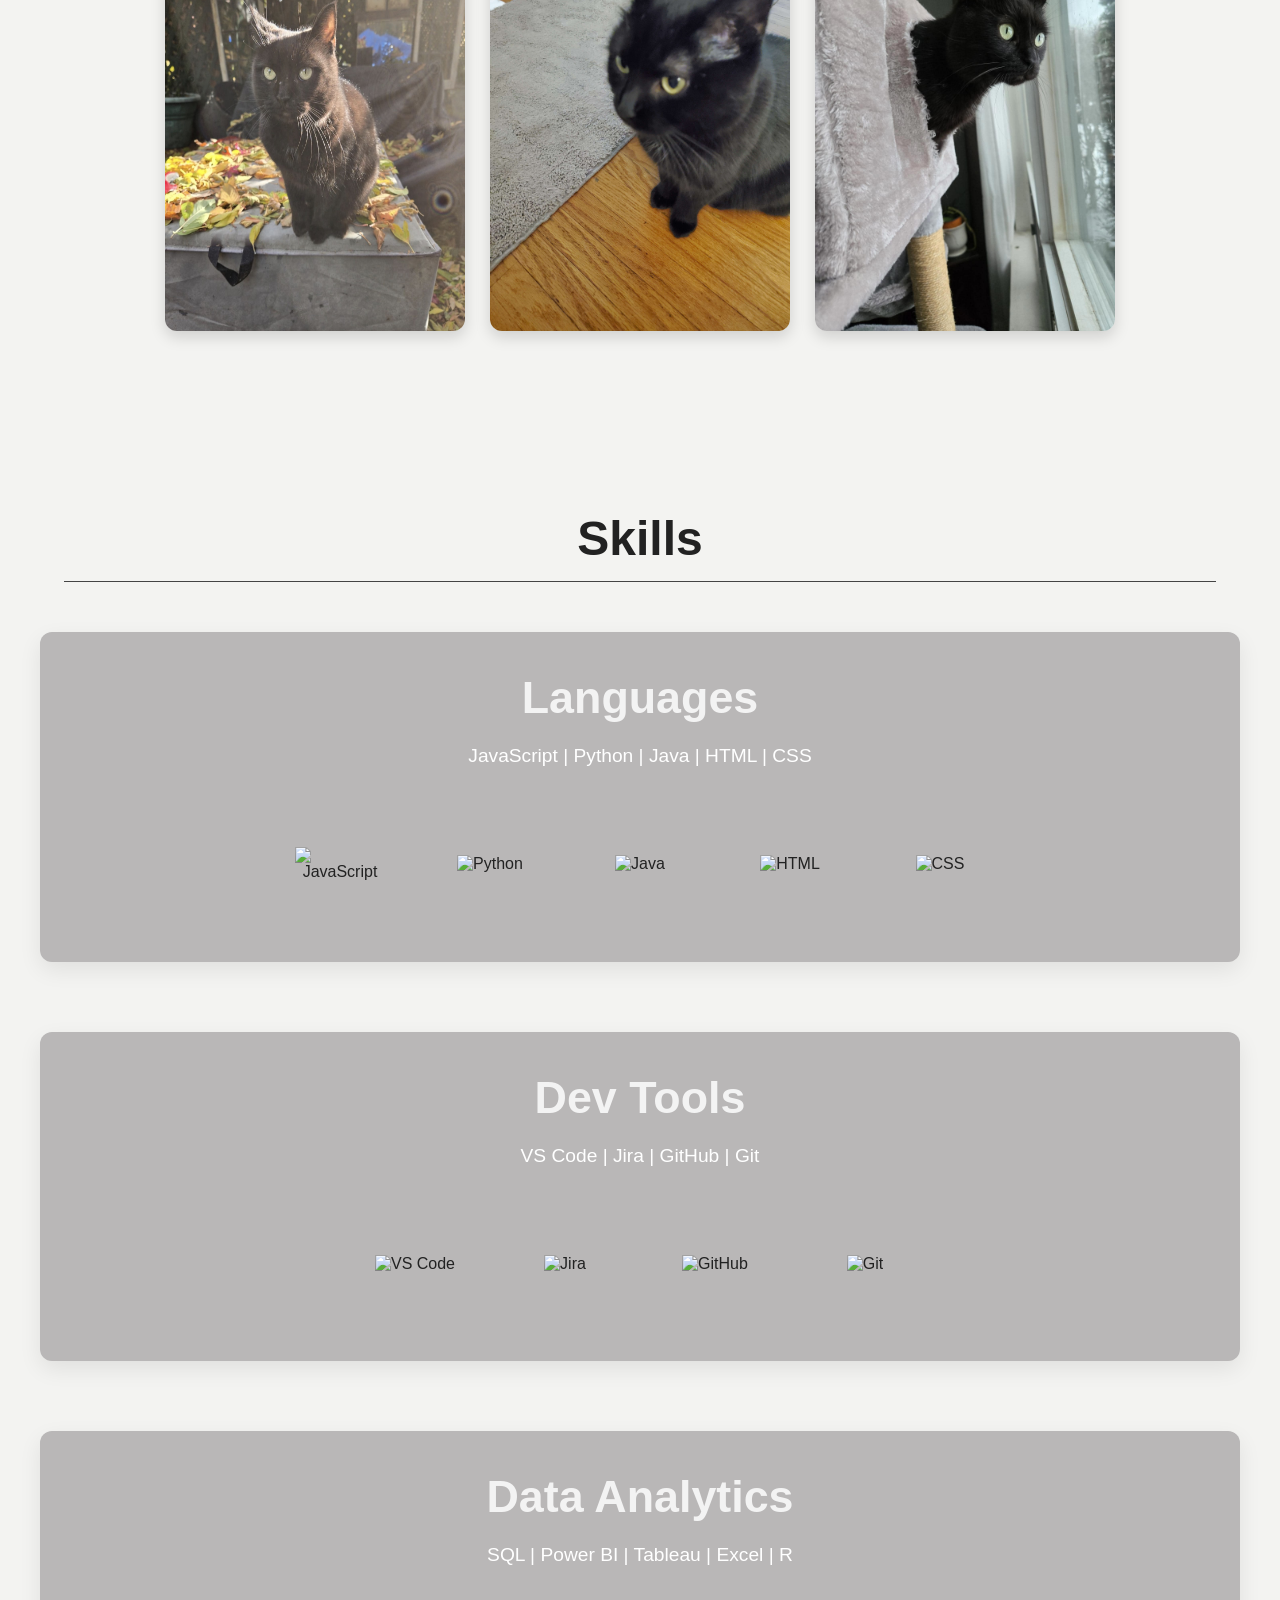
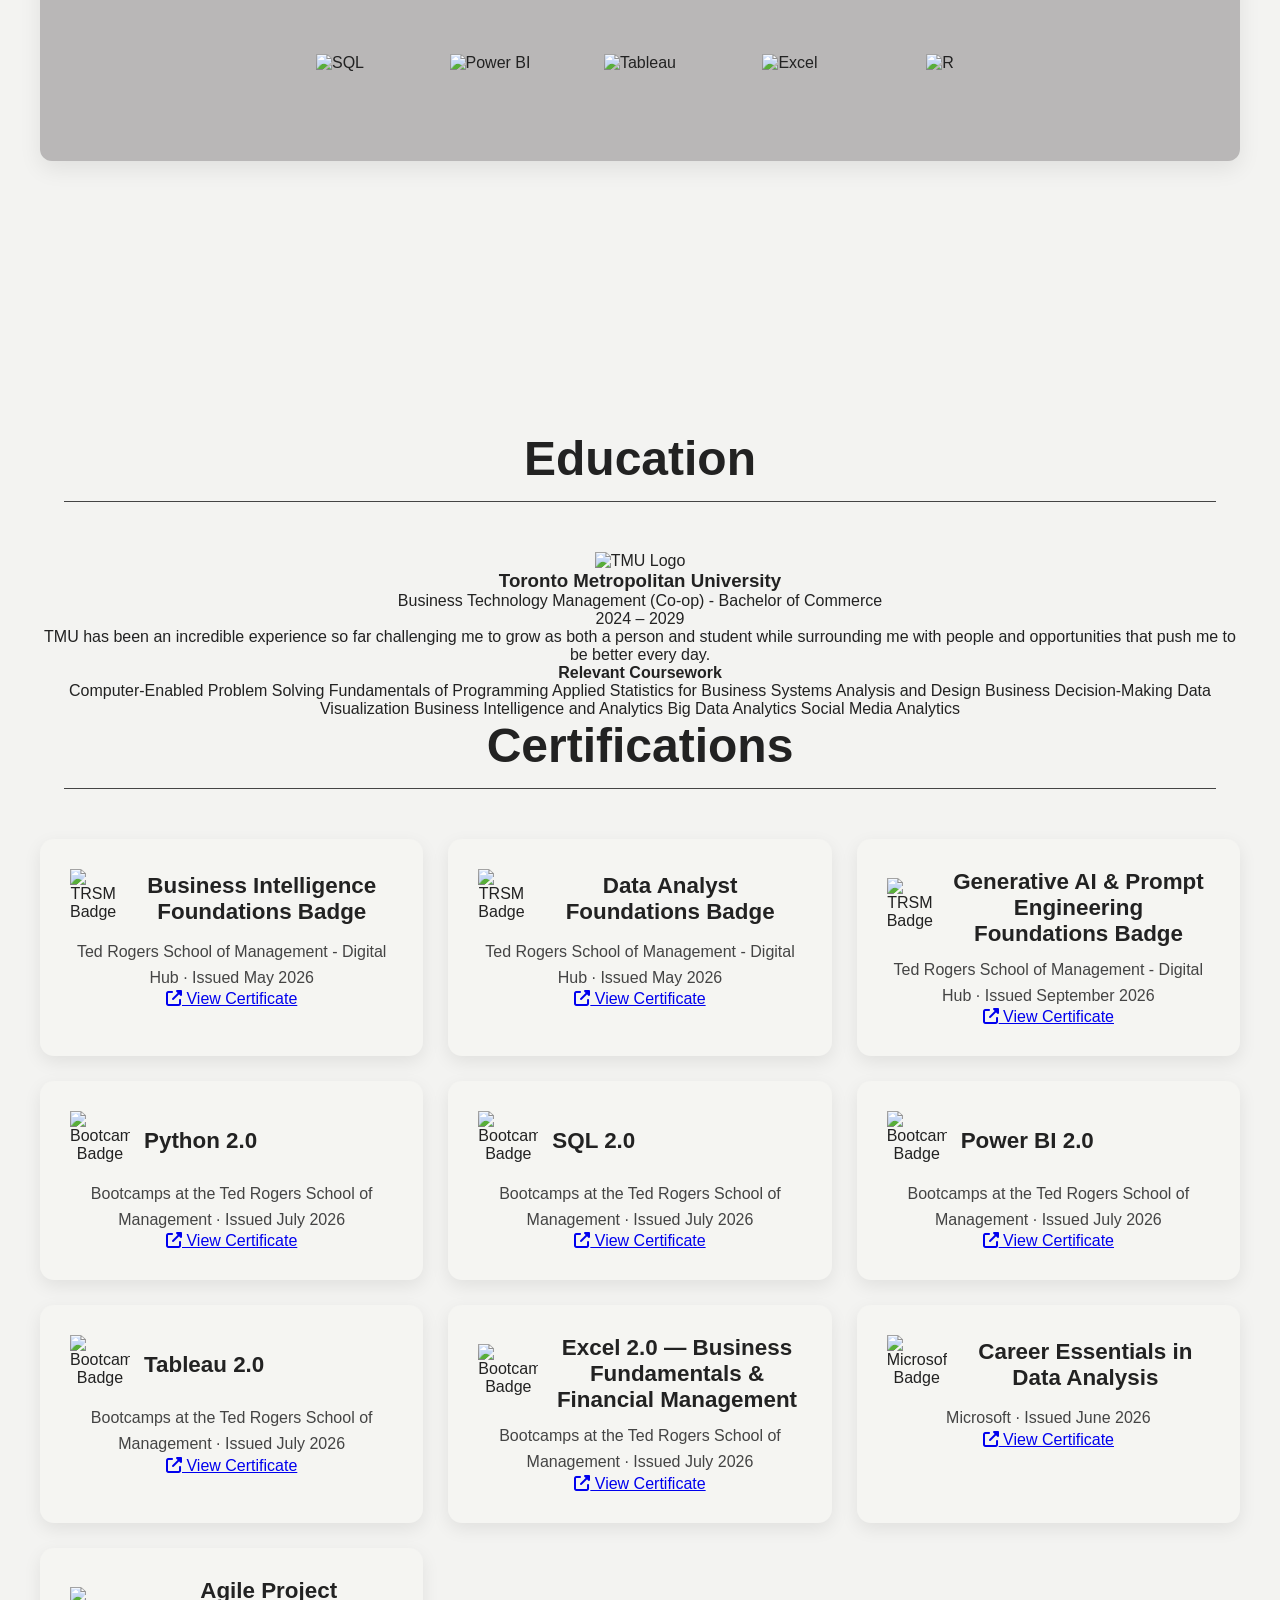
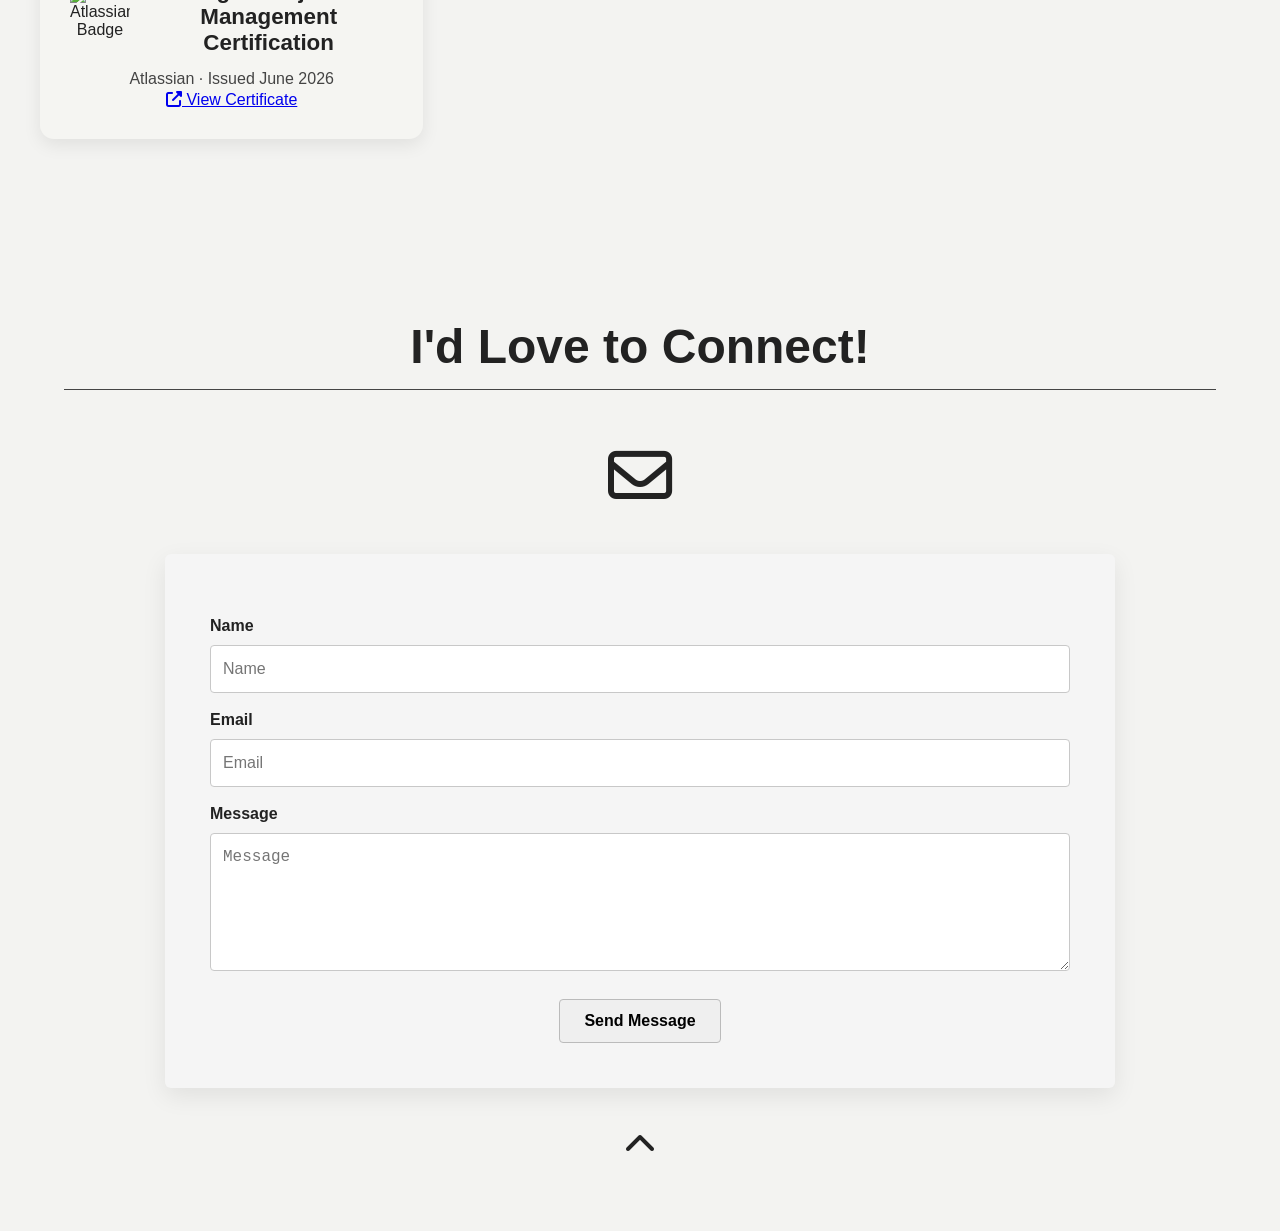
==== commit 93f19f31: "Update index.html" ====
--- a/index.html
+++ b/index.html
@@ -162,116 +162,171 @@
       </div>
     </div>
 
-    <div class="certifications-grid">
-
-  <div class="cert-card">
-    <div class="cert-header">
-      <div class="cert-icon-box">TR<br>SM</div>
+<h2 class="cert-heading">Certifications</h2>
+    <div class="section-line"></div>
+    
+ 
+     <div class="projects-grid certs-grid">
+ 
+  <div class="project-card cert-card">
+    <div class="project-header">
+      <img src="assets/badge.jpeg" class="project-icon" alt="TRSM Badge">
       <h3>Business Intelligence Foundations Badge</h3>
     </div>
-    <p class="cert-issuer">Ted Rogers School of Management - Digital Hub · Issued May 2026</p>
-    <a href="#" class="cert-button" target="_blank">
-      <i class="fa-solid fa-arrow-up-right-from-square"></i> View Certificate
-    </a>
-  </div>
-
-  <div class="cert-card">
-    <div class="cert-header">
-      <div class="cert-icon-box">TR<br>SM</div>
+    <p>Ted Rogers School of Management - Digital Hub · Issued May 2026</p>
+    <div class="card-buttons">
+      <a href="https://courses.torontomu.ca/d2l/awards/assertions/224630/view" target="_blank" class="demo-btn">
+        <i class="fas fa-external-link-alt"></i> View Certificate
+      </a>
+    </div>
+  </div>
+ 
+  <div class="project-card cert-card">
+    <div class="project-header">
+      <img src="assets/badge.jpeg" class="project-icon" alt="TRSM Badge">
       <h3>Data Analyst Foundations Badge</h3>
     </div>
-    <p class="cert-issuer">Ted Rogers School of Management - Digital Hub · Issued May 2026</p>
-    <a href="#" class="cert-button" target="_blank">
-      <i class="fa-solid fa-arrow-up-right-from-square"></i> View Certificate
-    </a>
-  </div>
-
-  <div class="cert-card">
-    <div class="cert-header">
-      <img src="assets/badge.jpeg" class="cert-icon" alt="TRSM Digital Hub Logo">
+    <p>Ted Rogers School of Management - Digital Hub · Issued May 2026</p>
+    <div class="card-buttons">
+      <a href="https://courses.torontomu.ca/d2l/awards/assertions/224631/view" target="_blank" class="demo-btn">
+        <i class="fas fa-external-link-alt"></i> View Certificate
+      </a>
+    </div>
+  </div>
+ 
+  <div class="project-card cert-card">
+    <div class="project-header">
+      <img src="assets/badge.jpeg" class="project-icon" alt="TRSM Badge">
       <h3>Generative AI &amp; Prompt Engineering Foundations Badge</h3>
     </div>
-    <p class="cert-issuer">Ted Rogers School of Management - Digital Hub · Issued September 2026</p>
-    <a href="#" class="cert-button" target="_blank">
-      <i class="fa-solid fa-arrow-up-right-from-square"></i> View Certificate
-    </a>
-  </div>
-
-  <div class="cert-card">
-    <div class="cert-header">
-      <img src="assets/bootcamp-logo.png" class="cert-icon" alt="Bootcamp Logo">
+    <p>Ted Rogers School of Management - Digital Hub · Issued September 2026</p>
+    <div class="card-buttons">
+      <a href="#" target="_blank" class="demo-btn">
+        <i class="fas fa-external-link-alt"></i> View Certificate
+      </a>
+    </div>
+  </div>
+ 
+  <div class="project-card cert-card">
+    <div class="project-header">
+      <img src="assets/bootcamp.jpeg" class="project-icon" alt="Bootcamp Badge">
       <h3>Python 2.0</h3>
     </div>
-    <p class="cert-issuer">Bootcamps at the Ted Rogers School of Management · Issued July 2026</p>
-    <a href="#" class="cert-button" target="_blank">
-      <i class="fa-solid fa-arrow-up-right-from-square"></i> View Certificate
-    </a>
-  </div>
-
-  <div class="cert-card">
-    <div class="cert-header">
-      <img src="assets/bootcamp-logo.png" class="cert-icon" alt="Bootcamp Logo">
+    <p>Bootcamps at the Ted Rogers School of Management · Issued July 2026</p>
+    <div class="card-buttons">
+      <a href="https://trsmcredentials.torontomu.ca/f3985f21-b188-4646-9c80-aa68796f3430#acc.azYZg0K8" class="demo-btn">
+        <i class="fas fa-external-link-alt"></i> View Certificate
+      </a>
+    </div>
+  </div>
+ 
+  <div class="project-card cert-card">
+    <div class="project-header">
+      <img src="assets/bootcamp.jpeg" class="project-icon" alt="Bootcamp Badge">
       <h3>SQL 2.0</h3>
     </div>
-    <p class="cert-issuer">Bootcamps at the Ted Rogers School of Management · Issued July 2026</p>
-    <a href="#" class="cert-button" target="_blank">
-      <i class="fa-solid fa-arrow-up-right-from-square"></i> View Certificate
-    </a>
-  </div>
-
-  <div class="cert-card">
-    <div class="cert-header">
-      <img src="assets/bootcamp-logo.png" class="cert-icon" alt="Bootcamp Logo">
+    <p>Bootcamps at the Ted Rogers School of Management · Issued July 2026</p>
+    <div class="card-buttons">
+      <a href="https://trsmcredentials.torontomu.ca/f3985f21-b188-4646-9c80-aa68796f3430#acc.azYZg0K8" class="demo-btn">
+        <i class="fas fa-external-link-alt"></i> View Certificate
+      </a>
+    </div>
+  </div>
+ 
+  <div class="project-card cert-card">
+    <div class="project-header">
+      <img src="assets/bootcamp.jpeg" class="project-icon" alt="Bootcamp Badge">
       <h3>Power BI 2.0</h3>
     </div>
-    <p class="cert-issuer">Bootcamps at the Ted Rogers School of Management · Issued July 2026</p>
-    <a href="#" class="cert-button" target="_blank">
-      <i class="fa-solid fa-arrow-up-right-from-square"></i> View Certificate
-    </a>
-  </div>
-
-  <div class="cert-card">
-    <div class="cert-header">
-      <img src="assets/bootcamp-logo.png" class="cert-icon" alt="Bootcamp Logo">
+    <p>Bootcamps at the Ted Rogers School of Management · Issued July 2026</p>
+    <div class="card-buttons">
+      <a href="https://trsmcredentials.torontomu.ca/3f1ce611-7785-4a11-bb1a-808337c78a88#acc.SWxzMf7L" class="demo-btn">
+        <i class="fas fa-external-link-alt"></i> View Certificate
+      </a>
+    </div>
+  </div>
+ 
+  <div class="project-card cert-card">
+    <div class="project-header">
+      <img src="assets/bootcamp.jpeg" class="project-icon" alt="Bootcamp Badge">
       <h3>Tableau 2.0</h3>
     </div>
-    <p class="cert-issuer">Bootcamps at the Ted Rogers School of Management · Issued July 2026</p>
-    <a href="#" class="cert-button" target="_blank">
-      <i class="fa-solid fa-arrow-up-right-from-square"></i> View Certificate
-    </a>
-  </div>
-
-  <div class="cert-card">
-    <div class="cert-header">
-      <img src="assets/bootcamp-logo.png" class="cert-icon" alt="Bootcamp Logo">
+    <p>Bootcamps at the Ted Rogers School of Management · Issued July 2026</p>
+    <div class="card-buttons">
+      <a href="https://trsmcredentials.torontomu.ca/3cd46805-f7eb-4dc9-bd40-62c6b192bd56" class="demo-btn">
+        <i class="fas fa-external-link-alt"></i> View Certificate
+      </a>
+    </div>
+  </div>
+ 
+  <div class="project-card cert-card">
+    <div class="project-header">
+      <img src="assets/bootcamp.jpeg" class="project-icon" alt="Bootcamp Badge">
       <h3>Excel 2.0 — Business Fundamentals &amp; Financial Management</h3>
     </div>
-    <p class="cert-issuer">Bootcamps at the Ted Rogers School of Management · Issued July 2026</p>
-    <a href="#" class="cert-button" target="_blank">
-      <i class="fa-solid fa-arrow-up-right-from-square"></i> View Certificate
-    </a>
-  </div>
-
-  <div class="cert-card">
-    <div class="cert-header">
-      <img src="assets/microsoft-logo.png" class="cert-icon" alt="Microsoft Logo">
+    <p>Bootcamps at the Ted Rogers School of Management · Issued July 2026</p>
+    <div class="card-buttons">
+      <a href="https://trsmcredentials.torontomu.ca/e2e11936-9447-44ac-9aa2-a2ab1e5eb038#acc.XISApjk0" class="demo-btn">
+        <i class="fas fa-external-link-alt"></i> View Certificate
+      </a>
+    </div>
+  </div>
+ 
+  <div class="project-card cert-card">
+    <div class="project-header">
+      <img src="assets/microsoft.png" class="project-icon" alt="Microsoft Badge">
       <h3>Career Essentials in Data Analysis</h3>
     </div>
-    <p class="cert-issuer">Microsoft · Issued June 2026</p>
-    <a href="#" class="cert-button" target="_blank">
-      <i class="fa-solid fa-arrow-up-right-from-square"></i> View Certificate
-    </a>
-  </div>
-
-  <div class="cert-card">
-    <div class="cert-header">
-      <img src="assets/atlassian-logo.png" class="cert-icon" alt="Atlassian Logo">
+    <p>Microsoft · Issued June 2026</p>
+    <div class="card-buttons">
+      <a href="https://www.linkedin.com/learning/certificates/ed86fa8a21d79539cb4f22efe89c0aa3cbb7429b1db4a03f485cd9685f0a673c?trk=share_certificate" target="_blank" class="demo-btn">
+        <i class="fas fa-external-link-alt"></i> View Certificate
+      </a>
+    </div>
+  </div>
+ 
+    <div class="project-card cert-card">
+    <div class="project-header">
+      <img src="assets/atlassian.jpeg" class="project-icon" alt="Atlassian Badge">
       <h3>Agile Project Management Certification</h3>
     </div>
-    <p class="cert-issuer">Atlassian · Issued June 2026</p>
-    <a href="#" class="cert-button" target="_blank">
-      <i class="fa-solid fa-arrow-up-right-from-square"></i> View Certificate
-    </a>
-  </div>
-
+    <p>Atlassian · Issued June 2026</p>
+    <div class="card-buttons">
+      <a href="https://www.linkedin.com/learning/certificates/4009dad9c85694640ad991aff06feec73a3c7b45180ffafd8f99027abd48d213?trk=share_certificate" class="demo-btn">
+        <i class="fas fa-external-link-alt"></i> View Certificate
+      </a>
+    </div>
+  </div>
+ 
 </div>
+</section>
+  
+  <section id="contact" class="section contact-section">
+    <h2>I'd Love to Connect!</h2>
+    <div class="section-line"></div>
+    <div class="contact-icon">
+      <i class="far fa-envelope"></i>
+    </div>
+    <div class="contact-card">
+      <form id="contact-form">
+        <label for="name">Name</label>
+        <input type="text" id="name" name="name" placeholder="Name" required />
+        <label for="email">Email</label>
+        <input type="email" id="email" name="email" placeholder="Email" required />
+        <label for="message">Message</label>
+        <textarea id="message" name="message" rows="6" placeholder="Message" required></textarea>
+        <button type="submit">Send Message</button>
+      </form>
+    </div>
+    <div class="scroll-up">
+      <a href="#home" aria-label="Back to top">
+        <i class="fas fa-chevron-up"></i>
+      </a>
+    </div>
+  </section>
+ 
+  <script src="https://cdn.jsdelivr.net/npm/@emailjs/browser@4/dist/email.min.js"></script>
+  <script src="main.js"></script>
+</body>
+</html>
+    
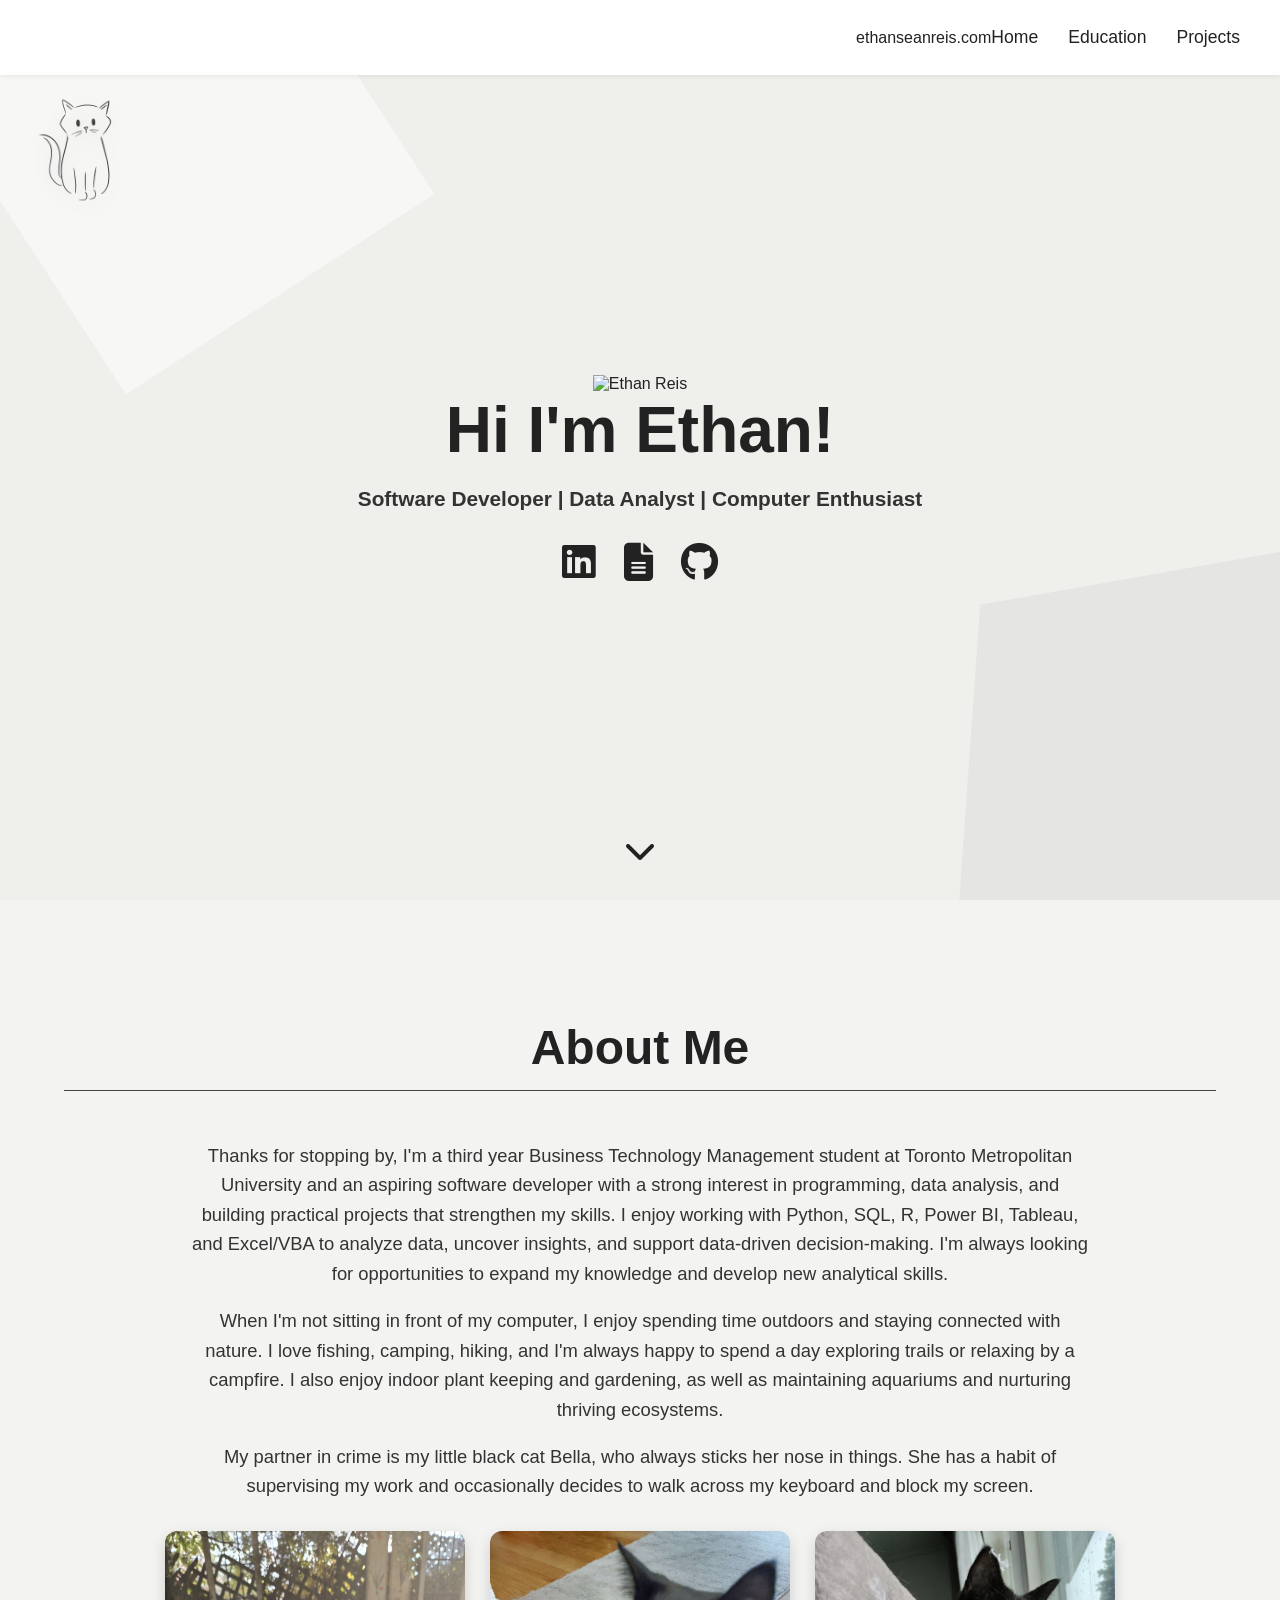
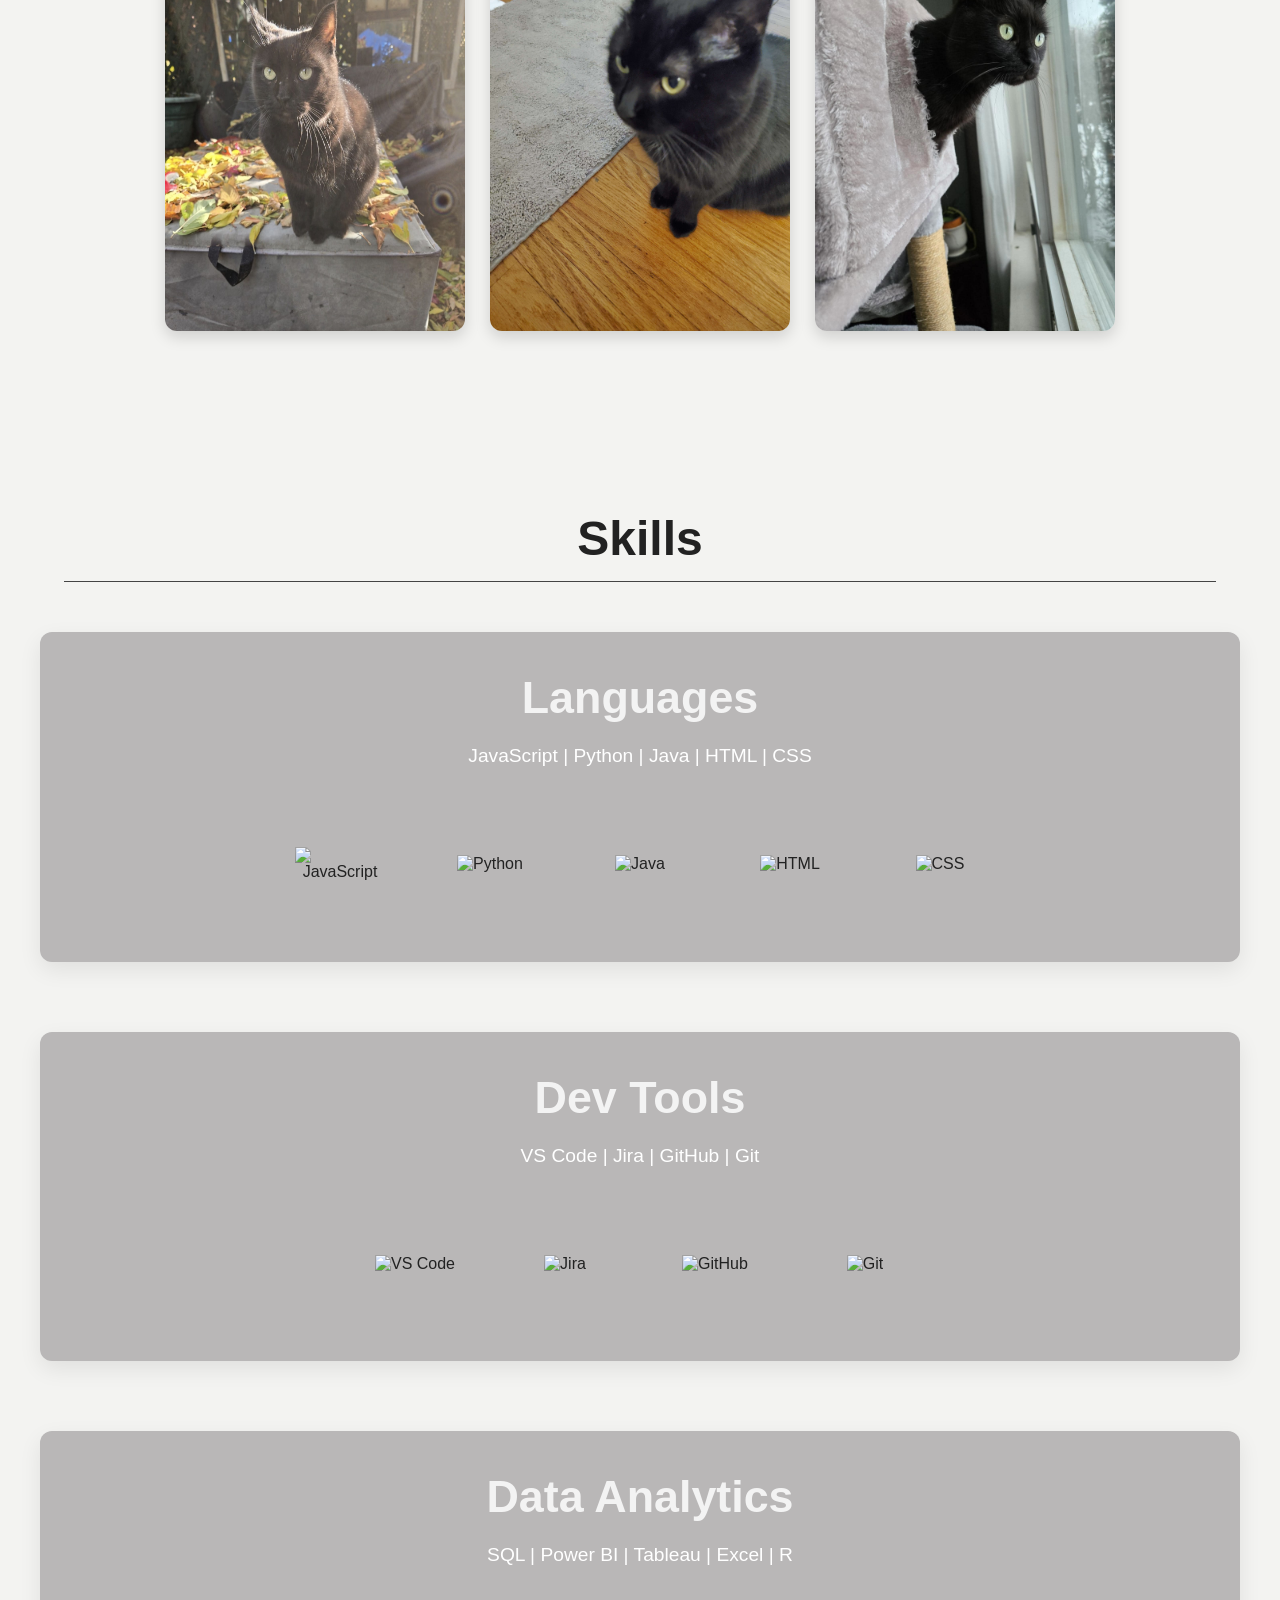
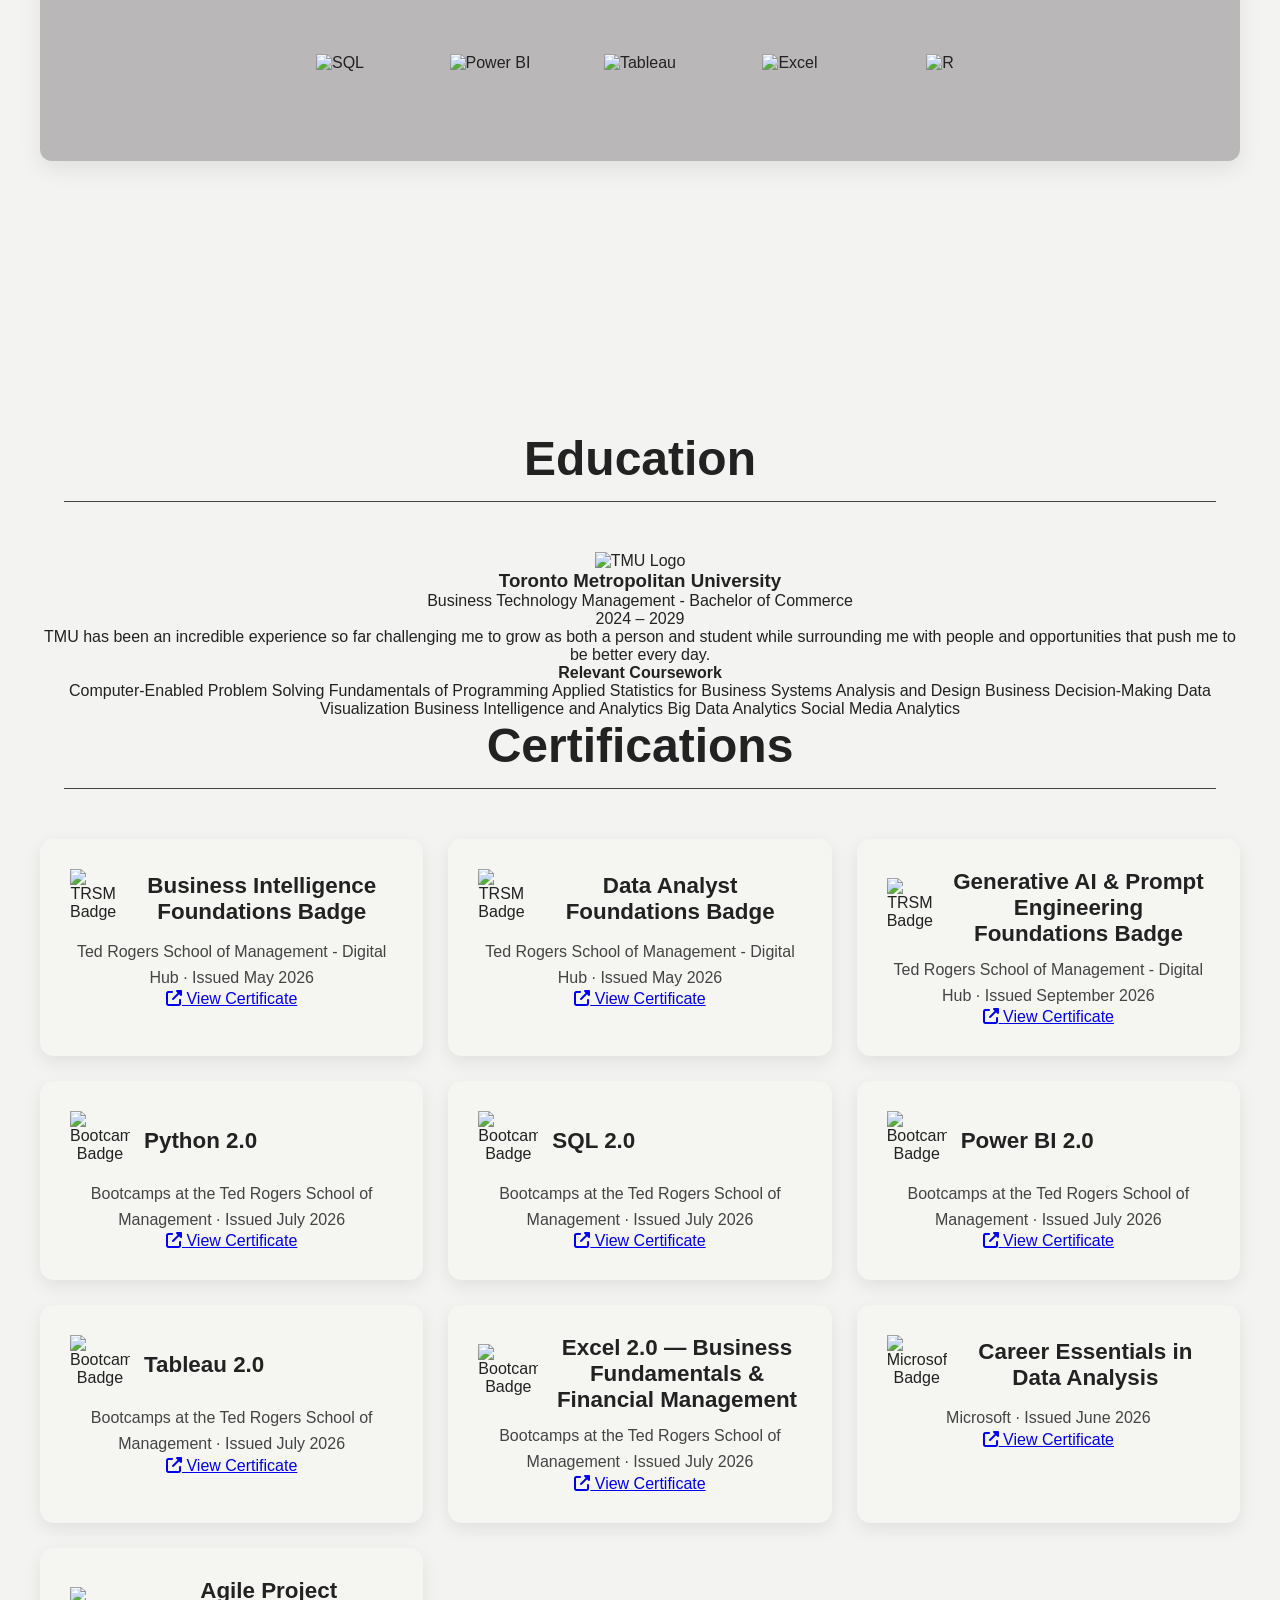
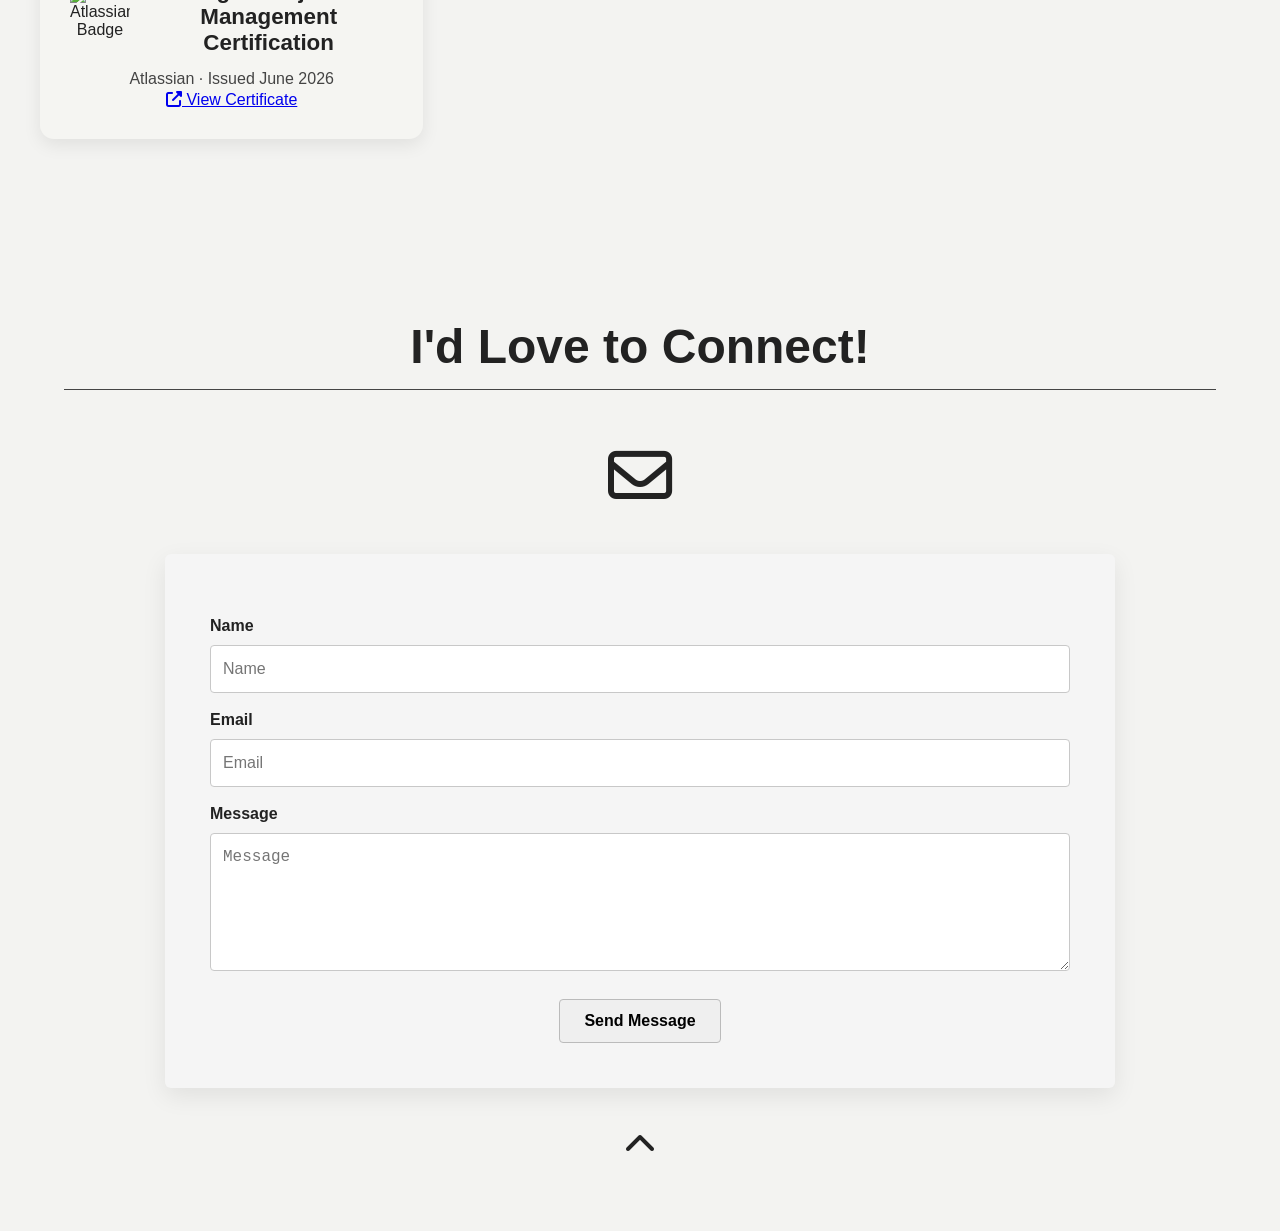
==== commit 2a2647d3: "Update index.html" ====
--- a/index.html
+++ b/index.html
@@ -139,7 +139,7 @@
         <img src="assets/tmu.png" alt="TMU Logo" class="edu-logo">
         <div class="education-info">
           <h3>Toronto Metropolitan University</h3>
-          <p class="edu-degree">Business Technology Management (Co-op) - Bachelor of Commerce </p>
+          <p class="edu-degree">Business Technology Management - Bachelor of Commerce </p>
           <p class="edu-date">2024 – 2029</p>
         </div>
       </div>
